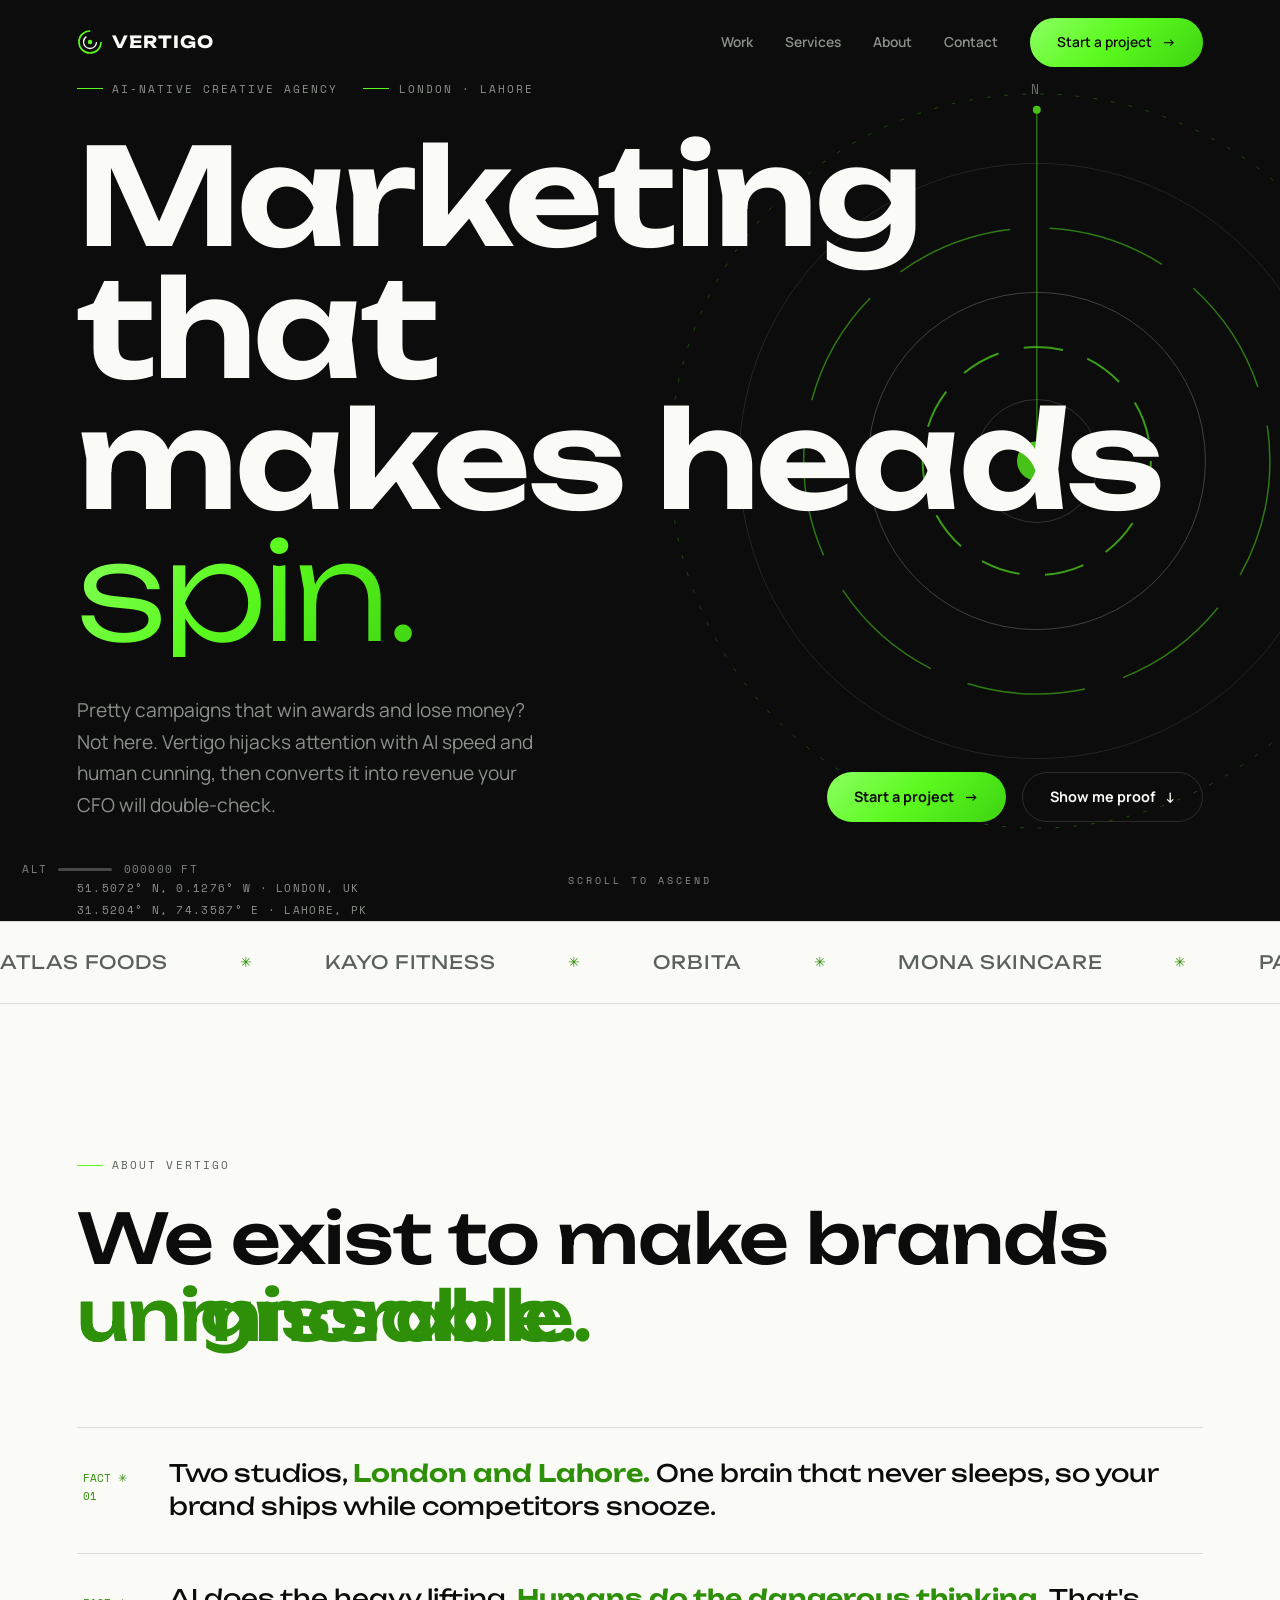
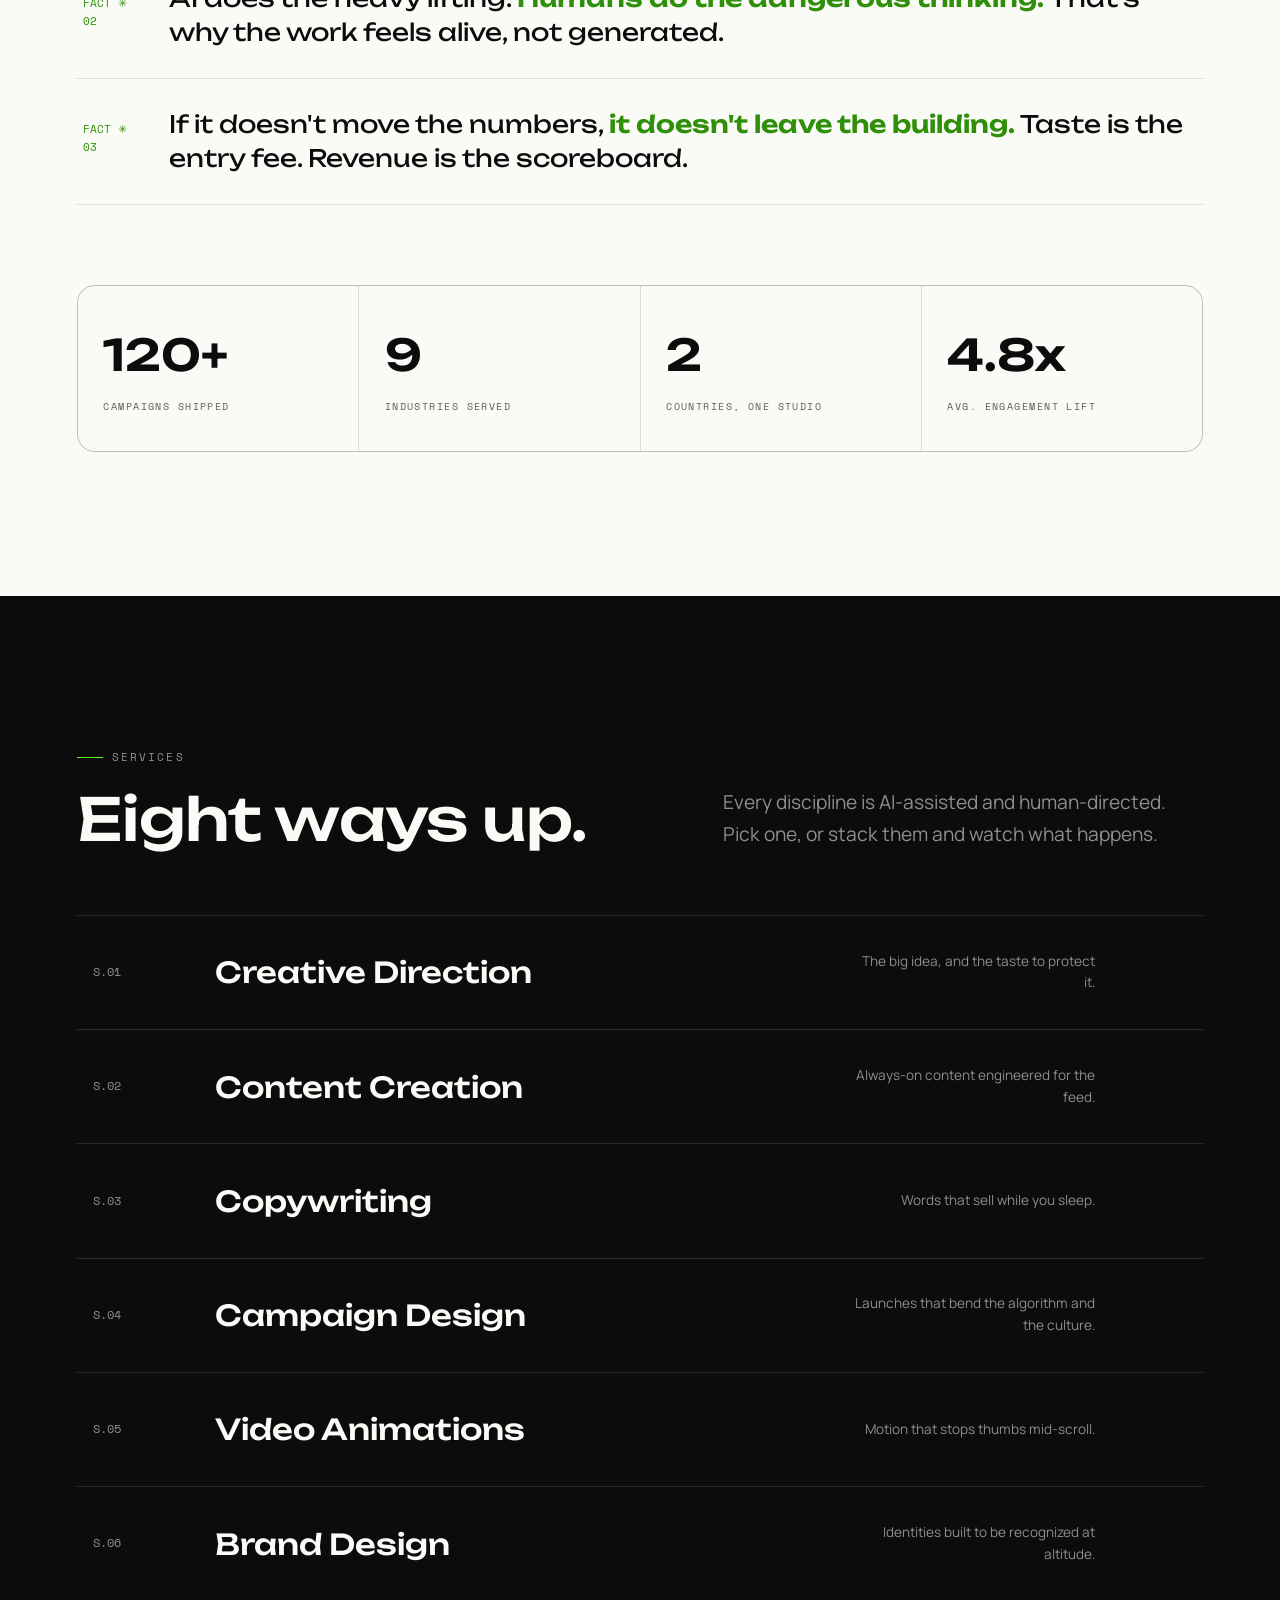
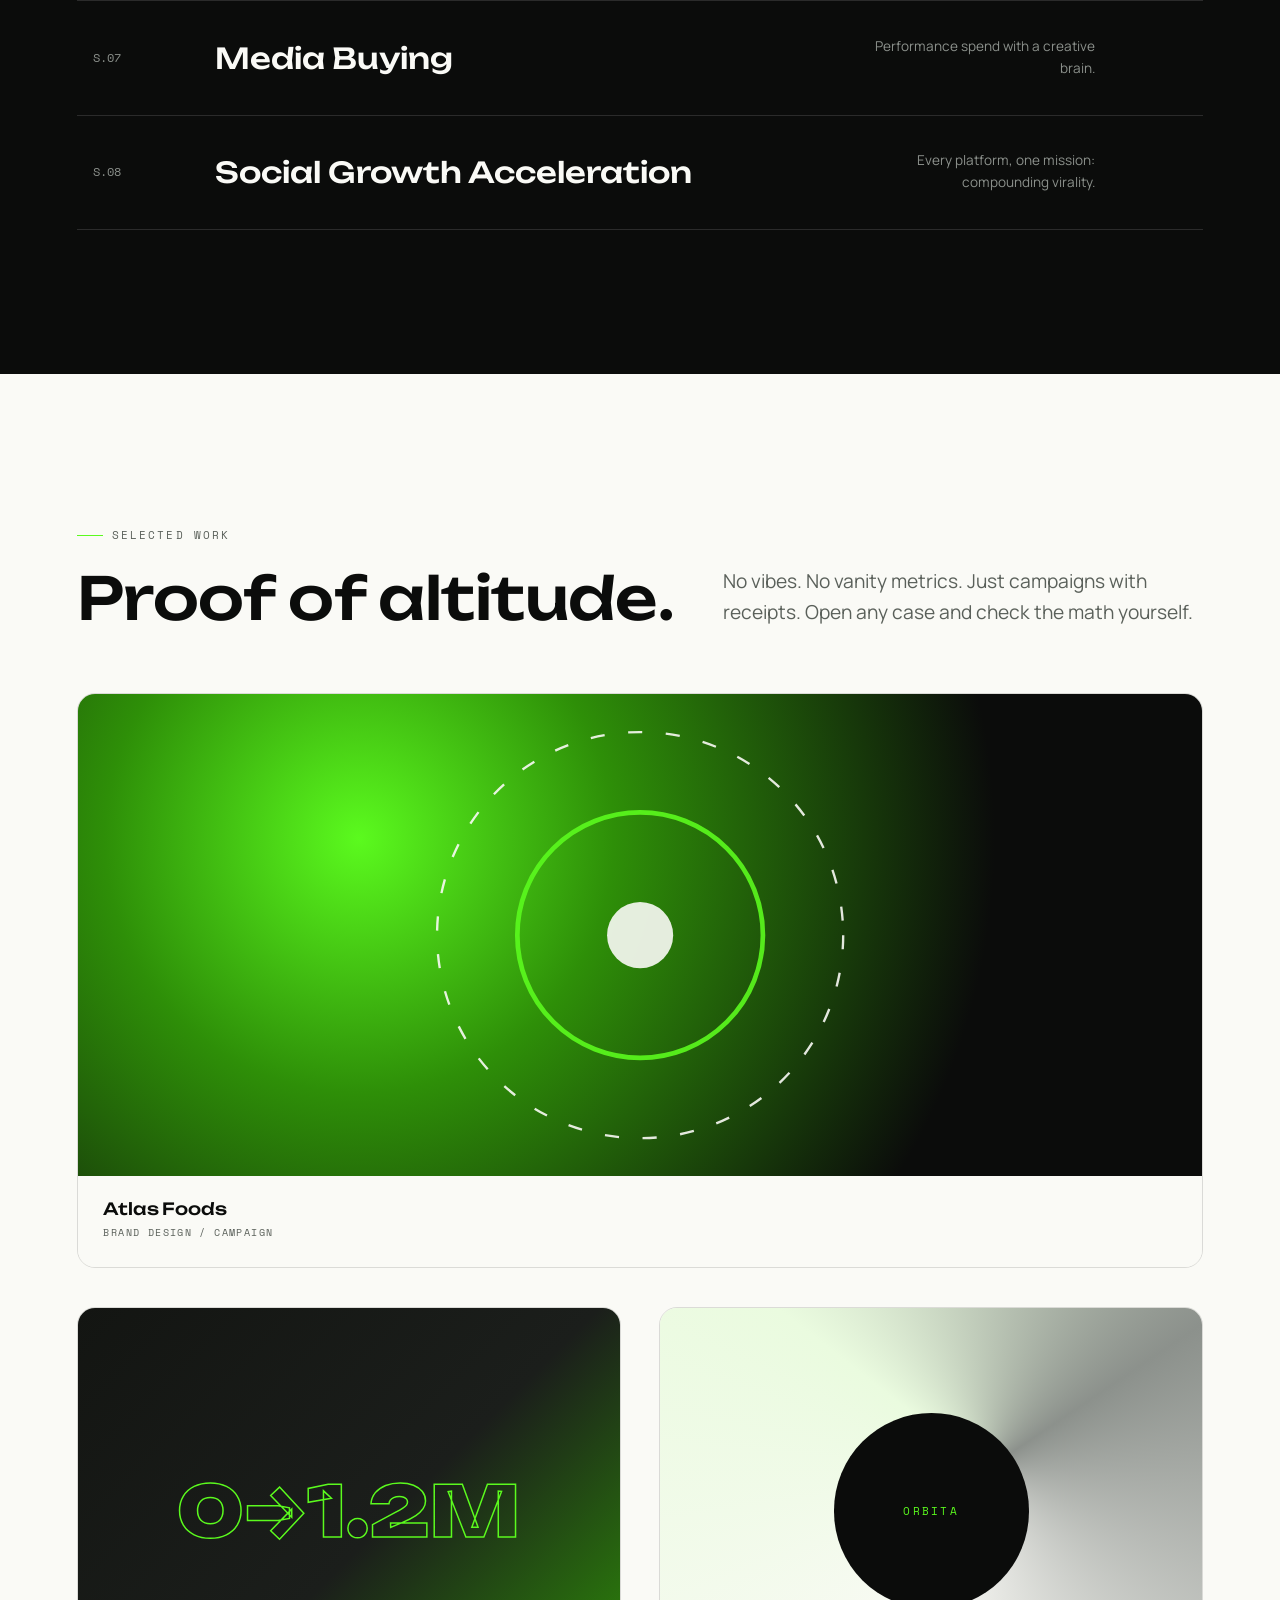
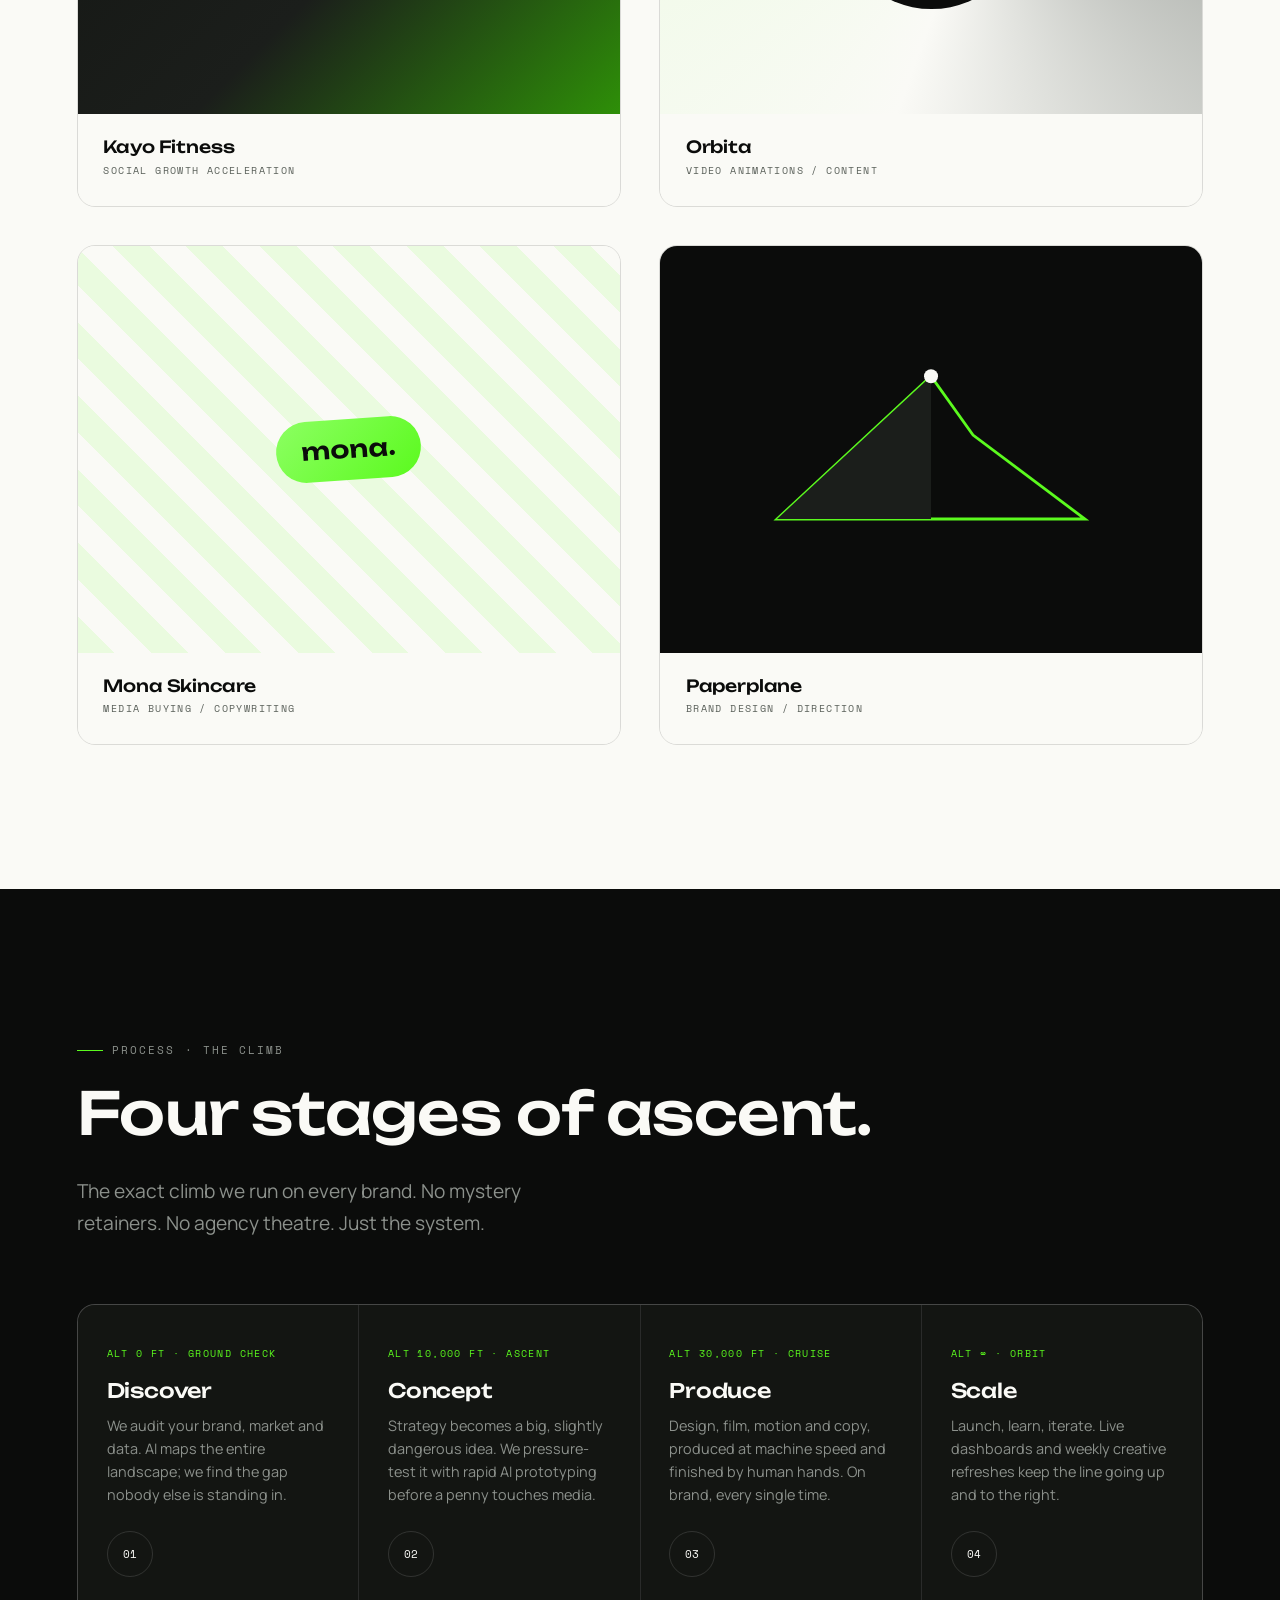
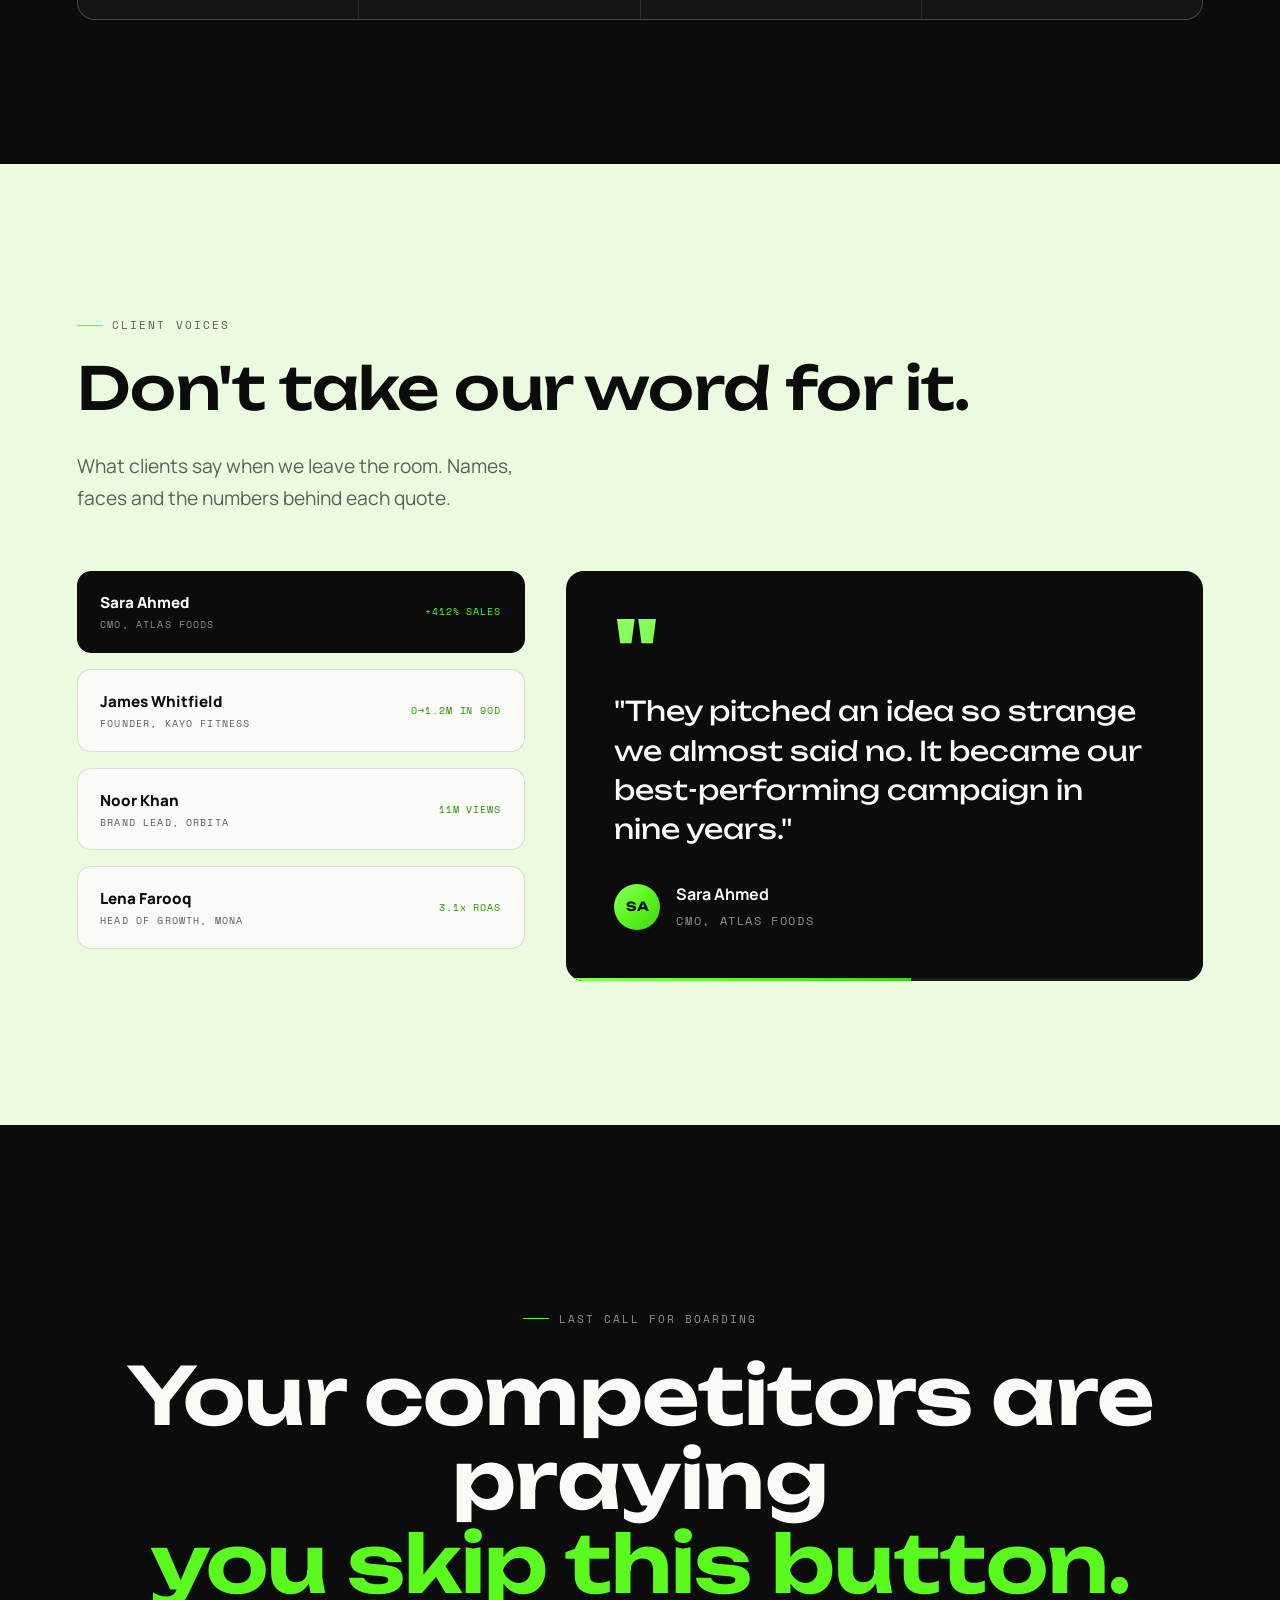
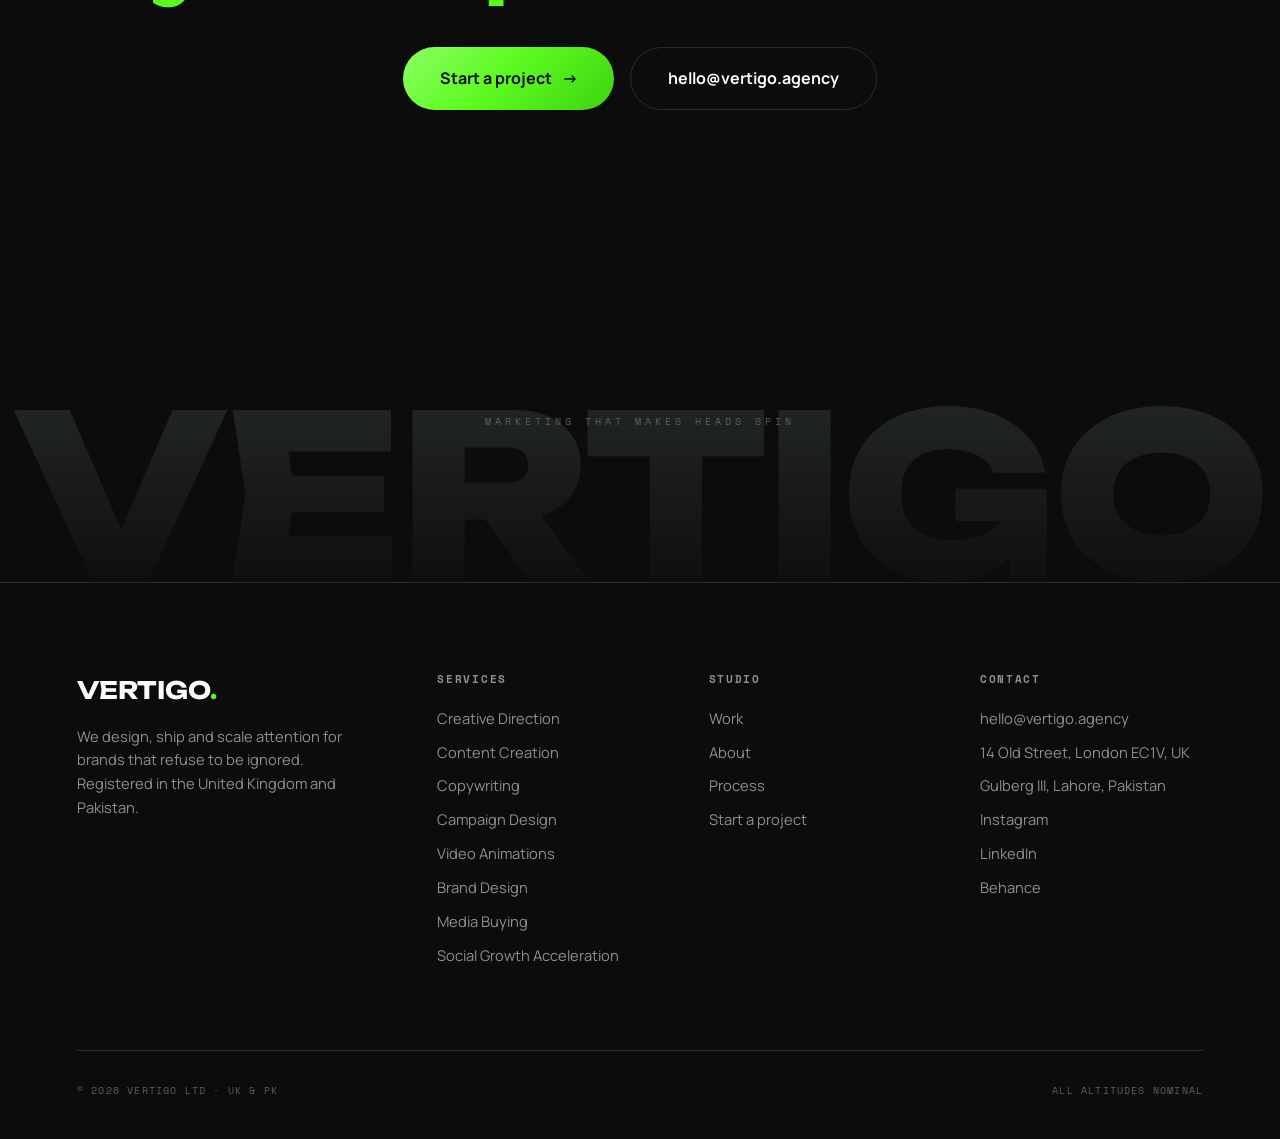
==== index.html @ 6a449c63 "Prepare Vertigo static site" ====
<!DOCTYPE html>
<html lang="en">
<head>
<meta charset="UTF-8">
<meta name="viewport" content="width=device-width, initial-scale=1.0">
<title>Vertigo · AI-Native Creative Marketing Agency</title>
<meta name="description" content="Vertigo is an AI-native creative marketing agency in London and Lahore. Marketing that makes heads spin.">
<link rel="preconnect" href="https://fonts.googleapis.com">
<link rel="preconnect" href="https://fonts.gstatic.com" crossorigin>
<link href="https://fonts.googleapis.com/css2?family=Unbounded:wght@300;400;500;600;700;900&family=Manrope:wght@400;500;600;700;800&family=Space+Mono:wght@400;700&display=swap" rel="stylesheet">
  <link rel="stylesheet" href="./styles.css">
</head>
<body>
<div id="cursor"></div>

<div id="alt"><span>ALT</span><div class="bar"><i id="altFill"></i></div><span id="altRead">00,000 FT</span></div>

<nav id="nav">
  <div class="nav-in">
    <a href="#/" class="logo" data-route>
      <svg viewBox="0 0 40 40" fill="none"><circle cx="20" cy="20" r="17" stroke="#5BFA1E" stroke-width="2.5" stroke-dasharray="80 27"/><circle cx="20" cy="20" r="10" stroke="#FAFAF6" stroke-width="2" stroke-dasharray="40 22"/><circle cx="20" cy="20" r="3.5" fill="#5BFA1E"/></svg>
      VERTIGO
    </a>
    <div class="nav-links" id="navLinks">
      <a href="#/" data-scroll="work">Work</a>
      <a href="#/" data-scroll="services">Services</a>
      <a href="#/" data-scroll="about">About</a>
      <a href="#/" data-scroll="contact">Contact</a>
      <a href="#/start" data-route class="btn">Start a project <span class="arr">→</span></a>
    </div>
    <button id="burger" aria-label="Menu"><span></span><span></span><span></span></button>
  </div>
</nav>

<!-- ==================== HOME ==================== -->
<div class="page on" id="page-home">

<header id="hero">
  <div id="spiral">
    <svg viewBox="0 0 800 800" fill="none">
      <g id="spiralG" stroke="#5BFA1E" opacity=".85">
        <circle cx="400" cy="400" r="370" stroke-width="1" stroke-dasharray="4 14" opacity=".35"/>
        <circle cx="400" cy="400" r="300" stroke-width="1" opacity=".25" stroke="#8C918C"/>
        <circle cx="400" cy="400" r="235" stroke-width="1.5" stroke-dasharray="120 40" opacity=".6"/>
        <circle cx="400" cy="400" r="170" stroke-width="1" opacity=".3" stroke="#FAFAF6"/>
        <circle cx="400" cy="400" r="115" stroke-width="2" stroke-dasharray="40 26" opacity=".8"/>
        <circle cx="400" cy="400" r="62" stroke-width="1" opacity=".4" stroke="#8C918C"/>
        <g id="sweep"><line x1="400" y1="400" x2="400" y2="46" stroke="#5BFA1E" stroke-width="1.5" opacity=".55"/><circle cx="400" cy="46" r="4" fill="#5BFA1E" stroke="none"/></g>
        <circle class="pulse" cx="400" cy="400" r="20" fill="#5BFA1E" stroke="none"/>
        <text x="400" y="30" fill="#8C918C" font-family="Space Mono" font-size="13" text-anchor="middle" letter-spacing="3" stroke="none">N</text>
        <text x="778" y="405" fill="#8C918C" font-family="Space Mono" font-size="13" text-anchor="middle" letter-spacing="3" stroke="none">E</text>
      </g>
    </svg>
  </div>
  <div class="wrap">
    <div class="hero-tag">
      <span class="eyebrow">AI-Native Creative Agency</span>
      <span class="eyebrow">London · Lahore</span>
    </div>
    <h1 class="hero-h">
      <span class="row"><span>Marketing that</span></span>
      <span class="row"><span>makes heads <em>spin.</em></span></span>
    </h1>
    <div class="hero-sub">
      <p class="lede">Pretty campaigns that win awards and lose money? Not here. Vertigo hijacks attention with AI speed and human cunning, then converts it into revenue your CFO will double-check.</p>
      <div class="hero-cta">
        <a href="#/start" data-route class="btn">Start a project <span class="arr">→</span></a>
        <button class="btn ghost" data-scroll="work">Show me proof <span class="arr">↓</span></button>
      </div>
    </div>
    <div class="coords" style="margin-top:3.5rem">51.5072° N, 0.1276° W · LONDON, UK<br>31.5204° N, 74.3587° E · LAHORE, PK</div>
  </div>
  <div class="scroll-hint">SCROLL TO ASCEND</div>
</header>

<div class="marquee" aria-hidden="true">
  <div class="mq-track">
    <span>ATLAS FOODS</span><span>KAYO FITNESS</span><span>ORBITA</span><span>MONA SKINCARE</span><span>PAPERPLANE</span><span>DRIFT MOBILITY</span><span>HELIX &amp; CO</span><span>NORTHWIND</span>
    <span>ATLAS FOODS</span><span>KAYO FITNESS</span><span>ORBITA</span><span>MONA SKINCARE</span><span>PAPERPLANE</span><span>DRIFT MOBILITY</span><span>HELIX &amp; CO</span><span>NORTHWIND</span>
  </div>
</div>

<section class="sec light" id="about">
  <div class="wrap">
    <span class="eyebrow rv">About Vertigo</span>
    <h2 class="flipline rv rv-d1">We exist to make brands<br><span class="flipper" id="flipper" aria-live="polite"><span class="on">unignorable.</span><span>unmissable.</span><span>unforgettable.</span><span>unreasonably rich.</span></span></h2>
    <div class="manif rv rv-d2">
      <div class="manif-row"><span class="mk">FACT ✳ 01</span><p>Two studios, <b>London and Lahore.</b> One brain that never sleeps, so your brand ships while competitors snooze.</p></div>
      <div class="manif-row"><span class="mk">FACT ✳ 02</span><p>AI does the heavy lifting. <b>Humans do the dangerous thinking.</b> That's why the work feels alive, not generated.</p></div>
      <div class="manif-row"><span class="mk">FACT ✳ 03</span><p>If it doesn't move the numbers, <b>it doesn't leave the building.</b> Taste is the entry fee. Revenue is the scoreboard.</p></div>
    </div>
    <div class="stats rv">
      <div class="stat"><div class="n" data-count="120">0</div><div class="l">Campaigns shipped</div></div>
      <div class="stat"><div class="n" data-count="9" data-suffix="">0</div><div class="l">Industries served</div></div>
      <div class="stat"><div class="n" data-count="2" data-suffix="">0</div><div class="l">Countries, one studio</div></div>
      <div class="stat"><div class="n" data-count="48" data-suffix="x" data-decimal="1">0</div><div class="l">Avg. engagement lift</div></div>
    </div>
  </div>
</section>

<section class="sec" id="services">
  <div class="wrap">
    <div class="svc-head">
      <div class="rv">
        <span class="eyebrow">Services</span>
        <h2 class="h-lg" style="margin-top:1.4rem">Eight ways up.</h2>
      </div>
      <p class="lede rv rv-d1">Every discipline is AI-assisted and human-directed. Pick one, or stack them and watch what happens.</p>
    </div>
    <div class="svc-list rv" id="svcList"></div>
  </div>
</section>

<section class="sec light" id="work">
  <div class="wrap">
    <div class="svc-head">
      <div class="rv">
        <span class="eyebrow">Selected Work</span>
        <h2 class="h-lg" style="margin-top:1.4rem">Proof of altitude.</h2>
      </div>
      <p class="lede rv rv-d1">No vibes. No vanity metrics. Just campaigns with receipts. Open any case and check the math yourself.</p>
    </div>
    <div class="work-grid" id="workGrid"></div>
  </div>
</section>

<section class="sec" id="process">
  <div class="wrap">
    <div class="svc-head">
      <div class="rv">
        <span class="eyebrow">Process · The Climb</span>
        <h2 class="h-lg" style="margin-top:1.4rem">Four stages of ascent.</h2>
      </div>
      <p class="lede rv rv-d1">The exact climb we run on every brand. No mystery retainers. No agency theatre. Just the system.</p>
    </div>
    <div class="proc rv">
      <div class="proc-step"><span class="alt-tag">ALT 0 FT · GROUND CHECK</span><h3>Discover</h3><p>We audit your brand, market and data. AI maps the entire landscape; we find the gap nobody else is standing in.</p><div class="ring">01</div></div>
      <div class="proc-step"><span class="alt-tag">ALT 10,000 FT · ASCENT</span><h3>Concept</h3><p>Strategy becomes a big, slightly dangerous idea. We pressure-test it with rapid AI prototyping before a penny touches media.</p><div class="ring">02</div></div>
      <div class="proc-step"><span class="alt-tag">ALT 30,000 FT · CRUISE</span><h3>Produce</h3><p>Design, film, motion and copy, produced at machine speed and finished by human hands. On brand, every single time.</p><div class="ring">03</div></div>
      <div class="proc-step"><span class="alt-tag">ALT ∞ · ORBIT</span><h3>Scale</h3><p>Launch, learn, iterate. Live dashboards and weekly creative refreshes keep the line going up and to the right.</p><div class="ring">04</div></div>
    </div>
  </div>
</section>

<section class="sec tint" id="clients">
  <div class="wrap">
    <div class="svc-head" style="margin-bottom:0">
      <div class="rv">
        <span class="eyebrow">Client Voices</span>
        <h2 class="h-lg" style="margin-top:1.4rem">Don't take our word for it.</h2>
      </div>
      <p class="lede rv rv-d1">What clients say when we leave the room. Names, faces and the numbers behind each quote.</p>
    </div>
    <div class="voices rv">
      <div class="v-list" id="vList"></div>
      <div class="v-card" id="vCard">
        <div class="qm">"</div>
        <blockquote id="vQuote"></blockquote>
        <div class="v-who">
          <div class="av" id="vAv"></div>
          <div><strong id="vName"></strong><br><span class="mono" style="color:var(--grey)" id="vRole"></span></div>
        </div>
        <div class="v-prog"><i id="vProg"></i></div>
      </div>
    </div>
  </div>
</section>

<section class="cta-band" id="contact">
  <div class="rings">
    <svg viewBox="0 0 600 600" width="560" class="success-spin" style="animation-duration:40s;margin:0"><circle cx="300" cy="300" r="280" fill="none" stroke="#1B1E1B" stroke-width="1"/><circle cx="300" cy="300" r="200" fill="none" stroke="#1B1E1B" stroke-width="1" stroke-dasharray="10 14"/><circle cx="300" cy="300" r="120" fill="none" stroke="#2E8F08" stroke-width="1" opacity=".5"/></svg>
  </div>
  <div class="wrap" style="position:relative;z-index:2">
    <span class="eyebrow rv" style="justify-content:center;display:inline-flex">Last call for boarding</span>
    <h2 class="rv rv-d1" style="margin:1.6rem 0 2.6rem">Your competitors are praying<br><span class="green">you skip this button.</span></h2>
    <div class="rv rv-d2" style="display:flex;gap:1rem;justify-content:center;flex-wrap:wrap">
      <a href="#/start" data-route class="btn" style="padding:1.1rem 2.3rem;font-size:1rem">Start a project <span class="arr">→</span></a>
      <a href="mailto:hello@vertigo.agency" class="btn ghost" style="padding:1.1rem 2.3rem;font-size:1rem">hello@vertigo.agency</a>
    </div>
  </div>
</section>

</div><!-- /page-home -->
<!-- ==================== SERVICE PAGE (dynamic) ==================== -->
<div class="page" id="page-service">
  <header class="svc-hero">
    <div class="big-idx" id="sIdx">S.01</div>
    <div class="wrap">
      <span class="eyebrow" id="sCrumb">Services / 01</span>
      <h1 class="h-xl" id="sName" style="margin-top:1.4rem;max-width:14ch"></h1>
      <p class="lede" id="sTag" style="margin-top:1.6rem"></p>
    </div>
  </header>
  <section class="sec light">
    <div class="wrap">
      <div class="svc-detail-grid">
        <div>
          <span class="eyebrow">What it is</span>
          <p class="about-big" id="sDesc" style="margin-top:1.6rem"></p>
          <h3 class="h-md" style="margin:3.5rem 0 1.4rem">What you get</h3>
          <ul class="deliv" id="sDeliv"></ul>
        </div>
        <div>
          <span class="eyebrow">How it runs</span>
          <div class="svc-steps" id="sSteps" style="margin-top:1.6rem"></div>
          <a href="#/start" data-route class="btn" id="sCta" style="margin-top:2.6rem">Start with this service <span class="arr">→</span></a>
        </div>
      </div>
    </div>
  </section>
  <section class="sec">
    <div class="wrap">
      <span class="eyebrow">Still hungry?</span>
      <h2 class="h-md" style="margin:1.4rem 0 2rem">Other ways up</h2>
      <div class="other-svc" id="sOthers"></div>
    </div>
  </section>
</div>

<!-- ==================== CASE STUDY PAGE (dynamic) ==================== -->
<div class="page" id="page-case">
  <header class="cs-hero">
    <div class="bg" id="csBg"></div>
    <div class="wrap" style="position:relative;z-index:2">
      <span class="eyebrow" id="csCrumb">Work / Case Study</span>
      <h1 class="h-xl" id="csTitle" style="margin-top:1.4rem;max-width:18ch"></h1>
      <div class="cs-chips" id="csChips"></div>
    </div>
  </header>
  <section class="sec light">
    <div class="wrap">
      <div class="cs-body">
        <div class="cs-block"><span class="mono">The problem</span><p id="csProblem"></p></div>
        <div class="cs-block"><span class="mono">The idea</span><p id="csIdea"></p></div>
        <div class="cs-block"><span class="mono">The execution</span><p id="csExec"></p></div>
      </div>
      <div class="cs-quote" id="csQuoteWrap">
        <blockquote id="csQuote"></blockquote>
        <p class="mono" style="margin-top:1.2rem;color:var(--grey-d)" id="csQuoteWho"></p>
      </div>
    </div>
  </section>
  <section class="sec">
    <div class="wrap">
      <span class="eyebrow">The receipts</span>
      <div class="cs-stats" id="csStats"></div>
      <h3 class="h-md" style="margin:5rem 0 1.4rem">Services on this flight</h3>
      <div class="other-svc" id="csSvcs"></div>
      <a class="nextcase" id="csNext" href="#/" data-route style="margin-top:5rem">
        <div><span class="mono" style="color:var(--green)">NEXT CASE →</span><h3 id="csNextTitle" style="margin-top:.8rem"></h3></div>
        <span class="btn ghost">Open it <span class="arr">→</span></span>
      </a>
    </div>
  </section>
</div>

<!-- ==================== START PROJECT ==================== -->
<div class="page" id="page-start">
  <div class="start-wrap">
    <div class="fl-meter">
      <span class="mono" style="color:var(--grey)">PRE-FLIGHT</span>
      <div class="track"><i id="flFill"></i></div>
      <span class="read" id="flRead">ALT 0 FT</span>
    </div>

    <div class="fstep on" data-step="0">
      <span class="q-idx">CHECK 01 / 05 · MISSION</span>
      <h2>What are we lifting off with?</h2>
      <p class="hint">Pick everything you need. Greedy is good. Not sure? Best guess. We calibrate on the first call.</p>
      <div class="pick-grid" id="pickSvcs"></div>
      <p class="f-err" id="err0">Pick at least one service to continue.</p>
    </div>

    <div class="fstep" data-step="1">
      <span class="q-idx">CHECK 02 / 05 · THE BRAND</span>
      <h2>Tell us who's flying.</h2>
      <p class="hint">A few basics so we land on your runway already prepared.</p>
      <div class="fld-row">
        <div class="fld"><label for="fBrand">Brand / company name *</label><input id="fBrand" type="text" placeholder="e.g. Atlas Foods"></div>
        <div class="fld"><label for="fIndustry">Industry *</label>
          <select id="fIndustry">
            <option value="">Select…</option>
            <option>E-commerce / Retail</option><option>Food &amp; Beverage</option><option>Fashion &amp; Beauty</option>
            <option>Tech / SaaS</option><option>Health &amp; Fitness</option><option>Finance</option>
            <option>Real Estate</option><option>Education</option><option>Other</option>
          </select>
        </div>
      </div>
      <div class="fld-row">
        <div class="fld"><label for="fSite">Website / social link (optional)</label><input id="fSite" type="text" placeholder="https://"></div>
        <div class="fld"><label for="fStage">Brand stage *</label>
          <select id="fStage">
            <option value="">Select…</option>
            <option>Pre-launch / new brand</option><option>Launched, early traction</option>
            <option>Growing, ready to scale</option><option>Established, needs reinvention</option>
          </select>
        </div>
      </div>
      <p class="f-err" id="err1">Brand name, industry and stage are required.</p>
    </div>

    <div class="fstep" data-step="2">
      <span class="q-idx">CHECK 03 / 05 · FUEL &amp; FLIGHT TIME</span>
      <h2>Budget and timeline.</h2>
      <p class="hint">Honest ranges get honest recommendations. Nobody wastes a great idea on the wrong budget.</p>
      <label class="mono" style="color:var(--grey);display:block;margin-bottom:.8rem">Monthly budget range *</label>
      <div class="pick-grid" id="pickBudget" style="grid-template-columns:repeat(auto-fill,minmax(160px,1fr))"></div>
      <label class="mono" style="color:var(--grey);display:block;margin:2rem 0 .8rem">When do we take off? *</label>
      <div class="pick-grid" id="pickTime" style="grid-template-columns:repeat(auto-fill,minmax(160px,1fr))"></div>
      <p class="f-err" id="err2">Choose a budget range and a timeline.</p>
    </div>

    <div class="fstep" data-step="3">
      <span class="q-idx">CHECK 04 / 05 · DESTINATION</span>
      <h2>Where should this land?</h2>
      <p class="hint">Describe what winning looks like in your own words. Big, small, borderline delusional. All welcome.</p>
      <div class="fld"><label for="fGoals">Goals &amp; context *</label><textarea id="fGoals" placeholder="e.g. We're launching a new product line in Q4 and want it to own TikTok and Instagram in the UK…"></textarea></div>
      <p class="f-err" id="err3">Tell us a little about your goals.</p>
    </div>

    <div class="fstep" data-step="4">
      <span class="q-idx">CHECK 05 / 05 · PILOT DETAILS</span>
      <h2>Who do we brief?</h2>
      <div class="fld-row">
        <div class="fld"><label for="fName">Your name *</label><input id="fName" type="text" placeholder="Full name"></div>
        <div class="fld"><label for="fEmail">Email *</label><input id="fEmail" type="email" placeholder="you@company.com"></div>
      </div>
      <div class="fld-row">
        <div class="fld"><label for="fPhone">Phone / WhatsApp (optional)</label><input id="fPhone" type="text" placeholder="+44 / +92"></div>
        <div class="fld"><label for="fRegion">Closest office *</label>
          <select id="fRegion"><option value="">Select…</option><option>London, UK</option><option>Lahore, Pakistan</option><option>Elsewhere, remote works</option></select>
        </div>
      </div>
      <p class="f-err" id="err4">We need a name, a valid email and a region.</p>
    </div>

    <div class="fstep" data-step="5">
      <span class="q-idx">CLEARED · FLIGHT MANIFEST</span>
      <h2>Review your manifest.</h2>
      <p class="hint">Everything look right? Confirm and a human creative director replies within one working day.</p>
      <div class="bpass">
        <div class="bpass-top"><span>VERTIGO ✳ BOARDING PASS</span><span id="bpDate"></span></div>
        <div class="bpass-body" id="bpBody"></div>
        <div class="bpass-tear"><span id="bpCode">VG-0000</span><div class="barcode" id="bpBar"></div></div>
      </div>
    </div>

    <div class="fstep" data-step="6" style="text-align:center;padding-top:2rem">
      <svg class="success-spin" viewBox="0 0 100 100" style="margin:0 auto 2rem"><circle cx="50" cy="50" r="44" fill="none" stroke="#5BFA1E" stroke-width="2" stroke-dasharray="14 8"/><circle cx="50" cy="50" r="26" fill="none" stroke="#FAFAF6" stroke-width="1.5"/><circle cx="50" cy="50" r="8" fill="#5BFA1E"/></svg>
      <h2>You're cleared for take-off.</h2>
      <p class="hint" style="margin:1rem auto 2.4rem">Your brief is logged under flight code <strong class="green" id="finalCode">VG-0000</strong>. A creative director (a human one) will reach out within one working day. Want it in your inbox right now?</p>
      <div style="display:flex;gap:1rem;justify-content:center;flex-wrap:wrap">
        <a class="btn" id="mailBrief" href="#">Email the brief to us <span class="arr">→</span></a>
        <a href="#/" data-route class="btn ghost">Back to home</a>
      </div>
    </div>

    <div class="f-nav" id="fNav">
      <button class="btn ghost" id="fBack" style="visibility:hidden">← Back</button>
      <button class="btn" id="fNext">Continue <span class="arr">→</span></button>
    </div>
  </div>
</div>

<div class="giant" aria-hidden="true">
  <span class="gt" id="giantText">VERTIGO</span>
  <span class="gt-tag">MARKETING THAT MAKES HEADS SPIN</span>
</div>

<footer>
  <div class="wrap">
    <div class="foot-grid">
      <div>
        <div class="foot-logo">VERTIGO<span class="green">.</span></div>
        <p style="max-width:30ch">We design, ship and scale attention for brands that refuse to be ignored. Registered in the United Kingdom and Pakistan.</p>
      </div>
      <div>
        <h4>Services</h4>
        <div id="footSvcs"></div>
      </div>
      <div>
        <h4>Studio</h4>
        <a href="#/" data-scroll="work" data-route>Work</a>
        <a href="#/" data-scroll="about" data-route>About</a>
        <a href="#/" data-scroll="process" data-route>Process</a>
        <a href="#/start" data-route>Start a project</a>
      </div>
      <div>
        <h4>Contact</h4>
        <a href="mailto:hello@vertigo.agency">hello@vertigo.agency</a>
        <p>14 Old Street, London EC1V, UK</p>
        <p>Gulberg III, Lahore, Pakistan</p>
        <a href="#">Instagram</a><a href="#">LinkedIn</a><a href="#">Behance</a>
      </div>
    </div>
    <div class="foot-bottom">
      <span>© 2026 VERTIGO LTD · UK &amp; PK</span>
      <span>ALL ALTITUDES NOMINAL</span>
    </div>
  </div>
</footer>
  <script src="./script.js" defer></script>
</body>
</html>
---- styles.css ----
/* ============ TOKENS ============ */
:root{
  --ink:#0B0C0B;
  --ink-2:#131512;
  --ink-3:#1B1E1B;
  --paper:#FAFAF6;
  --paper-2:#F0F1EC;
  --grey:#8C918C;
  --grey-d:#5A605A;
  --green:#5BFA1E;
  --green-2:#3ED312;
  --green-deep:#2E8F08;
  --green-tint:#EAFBDF;
  --grad:linear-gradient(135deg,#8CFF62,#5BFA1E 48%,#3ED312);
  --line-d:rgba(255,255,255,.13);
  --line-l:rgba(11,12,11,.13);
  --disp:'Unbounded',sans-serif;
  --body:'Manrope',sans-serif;
  --mono:'Space Mono',monospace;
  --ease:cubic-bezier(.22,1,.36,1);
  --rad:18px;
}
*{margin:0;padding:0;box-sizing:border-box}
html{scroll-behavior:smooth}
body{
  font-family:var(--body);
  background:var(--ink);
  color:var(--paper);
  overflow-x:hidden;
  line-height:1.6;
  -webkit-font-smoothing:antialiased;
}
::selection{background:var(--green);color:var(--ink)}
img{max-width:100%;display:block}
a{color:inherit;text-decoration:none}
button{font-family:inherit;cursor:pointer;border:none;background:none;color:inherit}
input,select,textarea{font-family:inherit;font-size:1rem}

/* ============ UTILITIES ============ */
.wrap{max-width:1280px;margin:0 auto;padding:0 6vw}
.mono{font-family:var(--mono);font-size:.72rem;letter-spacing:.14em;text-transform:uppercase}
.eyebrow{display:inline-flex;align-items:center;gap:.6rem;font-family:var(--mono);font-size:.7rem;letter-spacing:.18em;text-transform:uppercase;color:var(--grey)}
.eyebrow::before{content:'';width:26px;height:1px;background:var(--green)}
.sec{padding:9rem 0;position:relative}
.sec.light{background:var(--paper);color:var(--ink)}
.sec.light .eyebrow{color:var(--grey-d)}
.sec.tint{background:var(--green-tint);color:var(--ink)}
.sec.tint .eyebrow{color:var(--grey-d)}
h1,h2,h3{font-family:var(--disp);font-weight:500;line-height:1.06;letter-spacing:-.01em}
.h-xl{font-size:clamp(2.6rem,7.2vw,6.4rem)}
.h-lg{font-size:clamp(2rem,4.6vw,3.8rem)}
.h-md{font-size:clamp(1.3rem,2.4vw,1.9rem)}
.lede{font-size:clamp(1.05rem,1.5vw,1.3rem);color:var(--grey);max-width:40ch;line-height:1.65}
.sec.light .lede,.sec.tint .lede{color:var(--grey-d)}
.green{color:var(--green)}
.sec.light .green,.sec.tint .green{color:var(--green-deep)}

/* reveal on scroll */
.rv{opacity:0;transform:translateY(34px);transition:opacity .9s var(--ease),transform .9s var(--ease)}
.rv.in{opacity:1;transform:none}
.rv-d1{transition-delay:.08s}.rv-d2{transition-delay:.16s}.rv-d3{transition-delay:.24s}.rv-d4{transition-delay:.32s}

/* ============ CURSOR ============ */
#cursor{position:fixed;top:0;left:0;width:10px;height:10px;border-radius:50%;background:var(--green);pointer-events:none;z-index:9999;transform:translate(-50%,-50%);transition:width .25s,height .25s,opacity .25s;mix-blend-mode:difference;opacity:0}
#cursor.on{opacity:1}
#cursor.big{width:54px;height:54px}
@media (hover:none){#cursor{display:none}}

/* ============ ALTITUDE METER ============ */
#alt{position:fixed;left:1.4rem;bottom:1.4rem;z-index:60;font-family:var(--mono);font-size:.66rem;letter-spacing:.12em;color:var(--grey);display:flex;align-items:center;gap:.7rem;pointer-events:none;mix-blend-mode:difference}
#alt .bar{width:54px;height:3px;background:rgba(255,255,255,.25);border-radius:2px;overflow:hidden}
#alt .bar i{display:block;height:100%;width:0;background:var(--grad)}
@media (max-width:760px){#alt{display:none}}

/* ============ NAV ============ */
nav{position:fixed;top:0;left:0;right:0;z-index:100;transition:background .4s,backdrop-filter .4s,border-color .4s;border-bottom:1px solid transparent}
nav.scrolled{background:rgba(11,12,11,.78);backdrop-filter:blur(14px);border-color:var(--line-d)}
.nav-in{max-width:1280px;margin:0 auto;padding:1.1rem 6vw;display:flex;align-items:center;justify-content:space-between;gap:1rem}
.logo{font-family:var(--disp);font-weight:700;font-size:1.05rem;letter-spacing:.06em;display:flex;align-items:center;gap:.55rem}
.logo svg{width:26px;height:26px;animation:logospin 9s linear infinite}
.logo:hover svg{animation-duration:1.6s}
@keyframes logospin{to{transform:rotate(360deg)}}
.nav-links{display:flex;align-items:center;gap:2rem}
.nav-links a{font-size:.86rem;font-weight:600;color:var(--grey);transition:color .25s;position:relative}
.nav-links a:hover{color:var(--paper)}
.nav-links a::after{content:'';position:absolute;left:0;bottom:-5px;width:0;height:2px;background:var(--green);transition:width .3s var(--ease)}
.nav-links a:hover::after{width:100%}
.btn{display:inline-flex;align-items:center;gap:.6rem;font-weight:700;font-size:.9rem;padding:.85rem 1.7rem;border-radius:100px;background:var(--grad);color:var(--ink);transition:transform .35s var(--ease),box-shadow .35s;position:relative;overflow:hidden}
.btn:hover{transform:translateY(-2px);box-shadow:0 10px 34px rgba(91,250,30,.32)}
.nav-links a.btn{color:var(--ink)}
.nav-links a.btn:hover{color:var(--ink)}
.nav-links a.btn::after{display:none}
.btn.ghost{background:transparent;color:inherit;border:1px solid var(--line-d)}
.sec.light .btn.ghost,.light .btn.ghost{border-color:var(--line-l)}
.btn.ghost:hover{box-shadow:none;border-color:var(--green)}
.btn .arr{transition:transform .3s var(--ease)}
.btn:hover .arr{transform:translateX(4px)}
#burger{display:none;flex-direction:column;gap:5px;padding:.4rem}
#burger span{width:24px;height:2px;background:var(--paper);transition:.3s}
@media (max-width:900px){
  .nav-links{position:fixed;inset:0;background:var(--ink);flex-direction:column;justify-content:center;gap:2.2rem;transform:translateY(-100%);transition:transform .5s var(--ease);z-index:-1}
  .nav-links.open{transform:none}
  .nav-links a{font-size:1.5rem;font-family:var(--disp);font-weight:400}
  #burger{display:flex}
  body.menu-open #burger span:nth-child(1){transform:translateY(7px) rotate(45deg)}
  body.menu-open #burger span:nth-child(2){opacity:0}
  body.menu-open #burger span:nth-child(3){transform:translateY(-7px) rotate(-45deg)}
}

/* ============ HERO ============ */
#hero{min-height:100svh;display:flex;flex-direction:column;justify-content:center;position:relative;overflow:hidden;padding-top:5rem}
#spiral{position:absolute;right:-12vw;top:50%;transform:translateY(-50%);width:min(62vw,820px);height:min(62vw,820px);opacity:.9;pointer-events:none}
#spiral svg{width:100%;height:100%;animation:spiralspin 70s linear infinite}
@keyframes spiralspin{to{transform:rotate(360deg)}}
#sweep{transform-origin:400px 400px;animation:sweepspin 7s linear infinite}
@keyframes sweepspin{to{transform:rotate(360deg)}}
.pulse{animation:pulse 2.6s ease-in-out infinite;transform-origin:400px 400px}
@keyframes pulse{50%{transform:scale(1.25);opacity:.6}}
.hero-tag{display:flex;gap:1.6rem;flex-wrap:wrap;margin-bottom:2rem}
.hero-h{font-size:clamp(3.2rem,10.5vw,9.2rem);font-weight:600;line-height:.98;letter-spacing:-.02em;position:relative;z-index:2}
.hero-h .row{display:block;overflow:hidden}
.hero-h .row span{display:block;transform:translateY(110%);animation:riseup 1.1s var(--ease) forwards}
.hero-h .row:nth-child(2) span{animation-delay:.12s}
@keyframes riseup{to{transform:none}}
.hero-h em{font-style:normal;background:var(--grad);-webkit-background-clip:text;background-clip:text;color:transparent;font-weight:300}
.hero-sub{margin-top:2.4rem;display:flex;align-items:flex-end;justify-content:space-between;gap:2rem;flex-wrap:wrap;position:relative;z-index:2}
.hero-cta{display:flex;gap:1rem;flex-wrap:wrap}
.coords{font-family:var(--mono);font-size:.68rem;letter-spacing:.12em;color:var(--grey);line-height:2}
.scroll-hint{position:absolute;bottom:2rem;left:50%;transform:translateX(-50%);font-family:var(--mono);font-size:.62rem;letter-spacing:.3em;color:var(--grey);animation:bob 2.4s ease-in-out infinite}
@keyframes bob{50%{transform:translate(-50%,8px)}}

/* ============ MARQUEE ============ */
.marquee{background:var(--paper);color:var(--ink);border-top:1px solid var(--line-l);border-bottom:1px solid var(--line-l);overflow:hidden;padding:1.6rem 0}
.mq-track{display:flex;gap:4.5rem;width:max-content;animation:mq 30s linear infinite}
.marquee:hover .mq-track{animation-play-state:paused}
.mq-track span{font-family:var(--disp);font-weight:400;font-size:1.15rem;letter-spacing:.05em;color:var(--grey-d);white-space:nowrap;display:flex;align-items:center;gap:4.5rem}
.mq-track span::after{content:'✳';color:var(--green-deep);font-size:.9rem}
@keyframes mq{to{transform:translateX(-50%)}}

/* ============ ABOUT ============ */
.flipline{font-family:var(--disp);font-weight:500;font-size:clamp(2rem,5.4vw,4.4rem);line-height:1.12;margin-top:1.6rem}
.flipper{display:inline-grid;vertical-align:baseline;text-align:left;position:relative;color:var(--green-deep)}
.flipper span{grid-area:1/1;opacity:0;transform:translateY(60%);transition:opacity .45s var(--ease),transform .45s var(--ease);white-space:nowrap}
.flipper span.on{opacity:1;transform:none}
.manif{margin-top:4.5rem;border-top:1px solid var(--line-l)}
.manif-row{display:grid;grid-template-columns:60px 1fr;gap:1.6rem;align-items:baseline;padding:1.8rem .4rem;border-bottom:1px solid var(--line-l);transition:padding-left .35s var(--ease),background .35s}
.manif-row:hover{padding-left:1.4rem;background:var(--green-tint)}
.manif-row .mk{font-family:var(--mono);font-size:.7rem;color:var(--green-deep)}
.manif-row p{font-family:var(--disp);font-weight:400;font-size:clamp(1.05rem,2vw,1.5rem);line-height:1.4}
.manif-row p b{font-weight:600;color:var(--green-deep)}
.stats{display:grid;grid-template-columns:repeat(4,1fr);gap:1px;background:var(--line-l);border:1px solid var(--line-l);margin-top:5rem;border-radius:var(--rad);overflow:hidden}
.stat{background:var(--paper);padding:2.2rem 1.6rem;transition:background .3s}
.stat:hover{background:var(--green-tint)}
.stat .n{font-family:var(--disp);font-weight:600;font-size:clamp(1.8rem,3.4vw,2.8rem);color:var(--ink)}
.stat .l{font-family:var(--mono);font-size:.64rem;letter-spacing:.14em;text-transform:uppercase;color:var(--grey-d);margin-top:.5rem}
@media (max-width:900px){.stats{grid-template-columns:repeat(2,1fr)}.manif-row{grid-template-columns:40px 1fr}}

/* ============ SERVICES LIST ============ */
.svc-head{display:flex;justify-content:space-between;align-items:flex-end;gap:2rem;flex-wrap:wrap;margin-bottom:4rem}
.svc-list{border-top:1px solid var(--line-d)}
.svc-row{display:grid;grid-template-columns:90px 1fr auto 60px;align-items:center;gap:2rem;padding:2.1rem 1rem;border-bottom:1px solid var(--line-d);position:relative;transition:padding .4s var(--ease);overflow:hidden;cursor:pointer}
.svc-row::before{content:'';position:absolute;inset:0;background:var(--grad);transform:scaleY(0);transform-origin:bottom;transition:transform .45s var(--ease);z-index:0}
.svc-row:hover::before{transform:scaleY(1)}
.svc-row>*{position:relative;z-index:1;transition:color .35s}
.svc-row:hover>*{color:var(--ink)}
.svc-row .idx{font-family:var(--mono);font-size:.72rem;color:var(--grey)}
.svc-row .nm{font-family:var(--disp);font-weight:500;font-size:clamp(1.1rem,2.4vw,1.8rem)}
.svc-row .tg{font-size:.85rem;color:var(--grey);max-width:30ch;text-align:right}
.svc-row .go{font-size:1.5rem;transform:translateX(-8px);opacity:0;transition:.35s var(--ease)}
.svc-row:hover .go{transform:none;opacity:1}
@media (max-width:760px){.svc-row{grid-template-columns:50px 1fr 30px}.svc-row .tg{display:none}}

/* ============ WORK ============ */
.work-grid{display:grid;grid-template-columns:repeat(2,1fr);gap:2.4rem}
.case{border-radius:var(--rad);overflow:hidden;position:relative;cursor:pointer;border:1px solid var(--line-l);display:block}
.case .vis{aspect-ratio:4/3;position:relative;overflow:hidden;transition:transform .6s var(--ease)}
.case:hover .vis-inner{transform:scale(1.06) rotate(1deg)}
.vis-inner{position:absolute;inset:0;transition:transform .8s var(--ease)}
.case .meta{padding:1.5rem 1.6rem;display:flex;justify-content:space-between;align-items:center;gap:1rem;background:var(--paper)}
.case .meta h3{font-size:1.05rem;font-weight:500}
.case .meta .cat{font-family:var(--mono);font-size:.62rem;letter-spacing:.14em;text-transform:uppercase;color:var(--grey-d)}
.case .meta .open-tag{font-family:var(--mono);font-size:.6rem;letter-spacing:.14em;color:var(--green-deep);white-space:nowrap;opacity:0;transform:translateX(-6px);transition:.35s var(--ease)}
.case:hover .meta .open-tag{opacity:1;transform:none}
.case .lift{position:absolute;top:1.2rem;right:1.2rem;background:rgba(11,12,11,.78);backdrop-filter:blur(6px);color:var(--green);font-family:var(--mono);font-size:.66rem;letter-spacing:.1em;padding:.45rem .8rem;border-radius:100px;opacity:0;transform:translateY(-6px);transition:.4s var(--ease)}
.case:hover .lift{opacity:1;transform:none}
.case.wide{grid-column:span 2}
.case.wide .vis{aspect-ratio:21/9}
@media (max-width:760px){.work-grid{grid-template-columns:1fr}.case.wide{grid-column:span 1}.case.wide .vis{aspect-ratio:4/3}}

/* ============ CASE STUDY PAGE ============ */
.cs-hero{min-height:74svh;display:flex;flex-direction:column;justify-content:flex-end;padding:10rem 0 5rem;position:relative;overflow:hidden}
.cs-hero .bg{position:absolute;inset:0;opacity:.32;pointer-events:none}
.cs-chips{display:flex;gap:.7rem;flex-wrap:wrap;margin-top:2rem}
.cs-chip{font-family:var(--mono);font-size:.64rem;letter-spacing:.12em;text-transform:uppercase;border:1px solid var(--line-d);border-radius:100px;padding:.55rem 1rem;color:var(--grey)}
.cs-chip.hot{border-color:var(--green);color:var(--green)}
.cs-body{display:grid;grid-template-columns:repeat(3,1fr);gap:2.4rem}
.cs-block{border:1px solid var(--line-l);border-radius:var(--rad);padding:2.2rem;transition:.3s}
.cs-block:hover{background:var(--green-tint);border-color:var(--green-deep)}
.cs-block .mono{color:var(--green-deep);display:block;margin-bottom:1rem}
.cs-block p{color:var(--grey-d);font-size:.97rem}
.cs-stats{display:grid;grid-template-columns:repeat(3,1fr);gap:1px;background:var(--line-d);border:1px solid var(--line-d);border-radius:var(--rad);overflow:hidden;margin-top:4rem}
.cs-stat{background:var(--ink-2);padding:2.6rem 1.8rem;text-align:center;transition:background .3s}
.cs-stat:hover{background:var(--ink-3)}
.cs-stat .n{font-family:var(--disp);font-weight:600;font-size:clamp(1.7rem,3.6vw,2.9rem);background:var(--grad);-webkit-background-clip:text;background-clip:text;color:transparent}
.cs-stat .l{font-family:var(--mono);font-size:.62rem;letter-spacing:.14em;text-transform:uppercase;color:var(--grey);margin-top:.7rem}
.cs-quote{margin-top:5rem;border-left:3px solid var(--green-deep);padding-left:2rem}
.cs-quote blockquote{font-family:var(--disp);font-weight:400;font-size:clamp(1.2rem,2.4vw,1.8rem);line-height:1.45}
.nextcase{display:flex;justify-content:space-between;align-items:center;gap:2rem;flex-wrap:wrap;border:1px solid var(--line-d);border-radius:var(--rad);padding:2.6rem;transition:.35s;background:var(--ink-2)}
.nextcase:hover{border-color:var(--green)}
.nextcase h3{font-size:clamp(1.2rem,2.6vw,1.9rem)}
@media (max-width:900px){.cs-body{grid-template-columns:1fr}.cs-stats{grid-template-columns:1fr}}

/* ============ PROCESS ============ */
.proc{display:grid;grid-template-columns:repeat(4,1fr);gap:1px;background:var(--line-d);border:1px solid var(--line-d);border-radius:var(--rad);overflow:hidden}
.proc-step{background:var(--ink-2);padding:2.6rem 1.8rem;position:relative;min-height:300px;display:flex;flex-direction:column;transition:background .35s}
.proc-step:hover{background:var(--ink-3)}
.proc-step .alt-tag{font-family:var(--mono);font-size:.62rem;letter-spacing:.14em;color:var(--green)}
.proc-step h3{font-size:1.25rem;margin:1.1rem 0 .8rem}
.proc-step p{font-size:.9rem;color:var(--grey);flex:1}
.proc-step .ring{width:46px;height:46px;border:1px solid var(--line-d);border-radius:50%;display:grid;place-items:center;font-family:var(--mono);font-size:.7rem;margin-top:1.6rem;transition:.35s}
.proc-step:hover .ring{border-color:var(--green);color:var(--green);transform:rotate(90deg)}
@media (max-width:1000px){.proc{grid-template-columns:repeat(2,1fr)}}
@media (max-width:620px){.proc{grid-template-columns:1fr}}

/* ============ VOICES ============ */
.voices{display:grid;grid-template-columns:.95fr 1.35fr;gap:2.6rem;margin-top:3.5rem;align-items:stretch}
.v-list{display:flex;flex-direction:column;gap:1rem}
.v-item{text-align:left;border:1px solid var(--line-l);border-radius:14px;padding:1.3rem 1.4rem;transition:.3s var(--ease);display:flex;justify-content:space-between;align-items:center;gap:1rem;background:var(--paper)}
.v-item:hover{transform:translateX(6px)}
.v-item.on{background:var(--ink);color:var(--paper);border-color:var(--ink)}
.v-item .nm{font-weight:800;font-size:.95rem}
.v-item .rl{font-family:var(--mono);font-size:.6rem;letter-spacing:.12em;text-transform:uppercase;color:var(--grey-d);margin-top:.25rem}
.v-item.on .rl{color:var(--grey)}
.v-item .res{font-family:var(--mono);font-size:.62rem;letter-spacing:.1em;color:var(--green-deep);white-space:nowrap}
.v-item.on .res{color:var(--green)}
.v-card{background:var(--ink);color:var(--paper);border-radius:var(--rad);padding:3rem;display:flex;flex-direction:column;position:relative;overflow:hidden}
.v-card .qm{font-family:var(--disp);font-weight:900;font-size:5rem;line-height:.6;background:var(--grad);-webkit-background-clip:text;background-clip:text;color:transparent}
.v-card blockquote{font-family:var(--disp);font-weight:400;font-size:clamp(1.15rem,2.2vw,1.7rem);line-height:1.45;margin:1.6rem 0 2rem;flex:1;opacity:1;transition:opacity .3s,transform .3s}
.v-card.swap blockquote,.v-card.swap .v-who{opacity:0;transform:translateY(10px)}
.v-who{display:flex;align-items:center;gap:1rem;transition:opacity .3s,transform .3s}
.v-who .av{width:46px;height:46px;border-radius:50%;display:grid;place-items:center;font-family:var(--disp);font-size:.78rem;font-weight:700;background:var(--grad);color:var(--ink);flex-shrink:0}
.v-prog{position:absolute;left:0;bottom:0;height:3px;width:100%;background:var(--ink-3)}
.v-prog i{display:block;height:100%;width:0;background:var(--grad)}
@media (max-width:900px){.voices{grid-template-columns:1fr}}

/* ============ CTA BAND ============ */
.cta-band{position:relative;overflow:hidden;text-align:center;padding:11rem 0}
.cta-band h2{font-size:clamp(2.2rem,6.2vw,5.2rem);font-weight:600;line-height:1.06}
.cta-band .rings{position:absolute;inset:0;display:grid;place-items:center;pointer-events:none;opacity:.5}

/* ============ GIANT TEXT ============ */
.giant{background:var(--ink);overflow:hidden;padding:7rem 0 0;position:relative}
.giant .gt{display:block;text-align:center;font-family:var(--disp);font-weight:800;font-size:clamp(4rem,17.5vw,17rem);line-height:.82;letter-spacing:-.02em;white-space:nowrap;background:linear-gradient(180deg,#222622 0%,#161916 55%,#0E100E 100%);-webkit-background-clip:text;background-clip:text;color:transparent;user-select:none;transition:transform .2s linear;transform:translateY(6%)}
.giant:hover .gt{background:linear-gradient(180deg,#2A2F29 0%,#1A1E19 50%,#101310 100%);-webkit-background-clip:text;background-clip:text}
.giant .gt-tag{position:absolute;left:50%;top:46%;transform:translate(-50%,-50%);font-family:var(--mono);font-size:.62rem;letter-spacing:.4em;color:var(--grey-d);pointer-events:none}

/* ============ FOOTER ============ */
footer{background:var(--ink);border-top:1px solid var(--line-d);padding:5.5rem 0 2.5rem}
.foot-grid{display:grid;grid-template-columns:1.4fr 1fr 1fr 1fr;gap:3rem;margin-bottom:4.5rem}
.foot-grid h4{font-family:var(--mono);font-size:.66rem;letter-spacing:.16em;text-transform:uppercase;color:var(--grey);margin-bottom:1.2rem}
.foot-grid a,.foot-grid p{display:block;color:var(--grey);font-size:.92rem;margin-bottom:.65rem;transition:color .25s}
.foot-grid a:hover{color:var(--green)}
.foot-logo{font-family:var(--disp);font-weight:700;font-size:1.5rem;margin-bottom:1rem}
.foot-bottom{display:flex;justify-content:space-between;gap:1rem;flex-wrap:wrap;border-top:1px solid var(--line-d);padding-top:2rem;font-family:var(--mono);font-size:.62rem;letter-spacing:.12em;color:var(--grey-d)}
@media (max-width:860px){.foot-grid{grid-template-columns:repeat(2,1fr)}}

/* ============ PAGES ============ */
.page{display:none}
.page.on{display:block;animation:pageIn .55s var(--ease)}
@keyframes pageIn{from{opacity:0;transform:translateY(18px)}}
@keyframes fadeUp{from{opacity:0;transform:translateY(20px)}}

/* service detail */
.svc-hero{min-height:72svh;display:flex;flex-direction:column;justify-content:flex-end;padding:9rem 0 5rem;position:relative;overflow:hidden}
.svc-hero .big-idx{position:absolute;top:14%;right:4vw;font-family:var(--disp);font-weight:900;font-size:clamp(7rem,22vw,19rem);color:transparent;-webkit-text-stroke:1px var(--line-d);line-height:1;pointer-events:none}
.svc-detail-grid{display:grid;grid-template-columns:1.1fr .9fr;gap:5rem}
.deliv{border-top:1px solid var(--line-l)}
.deliv li{list-style:none;display:flex;align-items:center;gap:1.2rem;padding:1.15rem .4rem;border-bottom:1px solid var(--line-l);font-weight:600;transition:padding-left .3s var(--ease)}
.deliv li:hover{padding-left:1.1rem}
.deliv li::before{content:'✳';color:var(--green-deep);font-size:.8rem}
.about-big{font-family:var(--disp);font-weight:400;font-size:clamp(1.3rem,2.4vw,2rem);line-height:1.4}
.svc-steps{display:grid;gap:1.4rem;counter-reset:s}
.svc-step{border:1px solid var(--line-l);border-radius:var(--rad);padding:1.8rem;transition:.3s}
.svc-step:hover{border-color:var(--green-deep);background:var(--green-tint)}
.svc-step h4{font-family:var(--disp);font-weight:500;font-size:1.05rem;margin-bottom:.5rem;display:flex;gap:.9rem;align-items:baseline}
.svc-step h4::before{counter-increment:s;content:'0' counter(s);font-family:var(--mono);font-size:.7rem;color:var(--green-deep)}
.svc-step p{font-size:.92rem;color:var(--grey-d)}
.other-svc{display:flex;gap:1rem;flex-wrap:wrap}
.chip-link{border:1px solid var(--line-d);border-radius:100px;padding:.7rem 1.3rem;font-size:.85rem;font-weight:600;transition:.3s}
.chip-link:hover{background:var(--grad);color:var(--ink);border-color:transparent}
@media (max-width:900px){.svc-detail-grid{grid-template-columns:1fr;gap:3rem}}

/* ============ START PROJECT FORM ============ */
#page-start{min-height:100svh;background:var(--ink)}
.start-wrap{max-width:880px;margin:0 auto;padding:9rem 6vw 6rem}
.fl-meter{display:flex;align-items:center;gap:1.2rem;margin-bottom:3.5rem}
.fl-meter .track{flex:1;height:4px;background:var(--ink-3);border-radius:3px;overflow:hidden}
.fl-meter .track i{display:block;height:100%;width:0;background:var(--grad);transition:width .6s var(--ease)}
.fl-meter .read{font-family:var(--mono);font-size:.68rem;letter-spacing:.12em;color:var(--green);min-width:120px;text-align:right}
.fstep{display:none}
.fstep.on{display:block;animation:fadeUp .5s var(--ease)}
.fstep .q-idx{font-family:var(--mono);font-size:.7rem;letter-spacing:.16em;color:var(--green);margin-bottom:1rem;display:block}
.fstep h2{font-size:clamp(1.7rem,3.6vw,2.7rem);font-weight:500;margin-bottom:.9rem}
.fstep .hint{color:var(--grey);margin-bottom:2.6rem;max-width:48ch}
.pick-grid{display:grid;grid-template-columns:repeat(auto-fill,minmax(210px,1fr));gap:1rem}
.pick{border:1px solid var(--line-d);border-radius:14px;padding:1.3rem 1.2rem;text-align:left;transition:.3s var(--ease);position:relative;font-weight:600;font-size:.95rem;color:var(--paper)}
.pick .pk-sub{display:block;font-weight:500;font-size:.74rem;color:var(--grey);margin-top:.35rem}
.pick:hover{border-color:var(--green);transform:translateY(-2px)}
.pick.sel{background:var(--grad);border-color:transparent;color:var(--ink)}
.pick.sel .pk-sub{color:rgba(11,12,11,.65)}
.pick.sel::after{content:'✓';position:absolute;top:.8rem;right:1rem;font-weight:800}
.fld{margin-bottom:1.6rem}
.fld label{display:block;font-family:var(--mono);font-size:.64rem;letter-spacing:.14em;text-transform:uppercase;color:var(--grey);margin-bottom:.6rem}
.fld input,.fld select,.fld textarea{width:100%;background:var(--ink-2);border:1px solid var(--line-d);border-radius:12px;color:var(--paper);padding:1rem 1.1rem;transition:border-color .3s;outline:none}
.fld input:focus,.fld select:focus,.fld textarea:focus{border-color:var(--green)}
.fld textarea{min-height:120px;resize:vertical}
.fld-row{display:grid;grid-template-columns:1fr 1fr;gap:1.4rem}
@media (max-width:640px){.fld-row{grid-template-columns:1fr}}
.f-nav{display:flex;justify-content:space-between;gap:1rem;margin-top:3rem}
.f-err{color:#ff7a7a;font-size:.85rem;margin-top:1rem;display:none}
.f-err.on{display:block}
/* boarding pass */
.bpass{border:1px solid var(--line-d);border-radius:var(--rad);overflow:hidden;margin:2.4rem 0;background:var(--ink-2)}
.bpass-top{background:var(--grad);color:var(--ink);padding:1.1rem 1.6rem;display:flex;justify-content:space-between;align-items:center;font-family:var(--mono);font-size:.68rem;letter-spacing:.14em}
.bpass-body{padding:1.8rem 1.6rem;display:grid;grid-template-columns:1fr 1fr;gap:1.4rem 2rem}
.bp-item .k{font-family:var(--mono);font-size:.6rem;letter-spacing:.14em;text-transform:uppercase;color:var(--grey);margin-bottom:.3rem}
.bp-item .v{font-weight:700;font-size:.98rem;overflow-wrap:anywhere}
.bpass-tear{border-top:2px dashed var(--line-d);padding:1.2rem 1.6rem;font-family:var(--mono);font-size:.64rem;letter-spacing:.18em;color:var(--grey);display:flex;justify-content:space-between;align-items:center}
.barcode{display:flex;gap:2px;align-items:flex-end;height:26px}
.barcode i{width:2px;background:var(--paper)}
@media (max-width:640px){.bpass-body{grid-template-columns:1fr}}
.success-spin{width:90px;height:90px;margin-bottom:2rem;animation:slowspin 14s linear infinite}
@keyframes slowspin{to{transform:rotate(360deg)}}

@media (prefers-reduced-motion:reduce){
  *,*::before,*::after{animation-duration:.01ms !important;animation-iteration-count:1 !important;transition-duration:.01ms !important}
  html{scroll-behavior:auto}
}
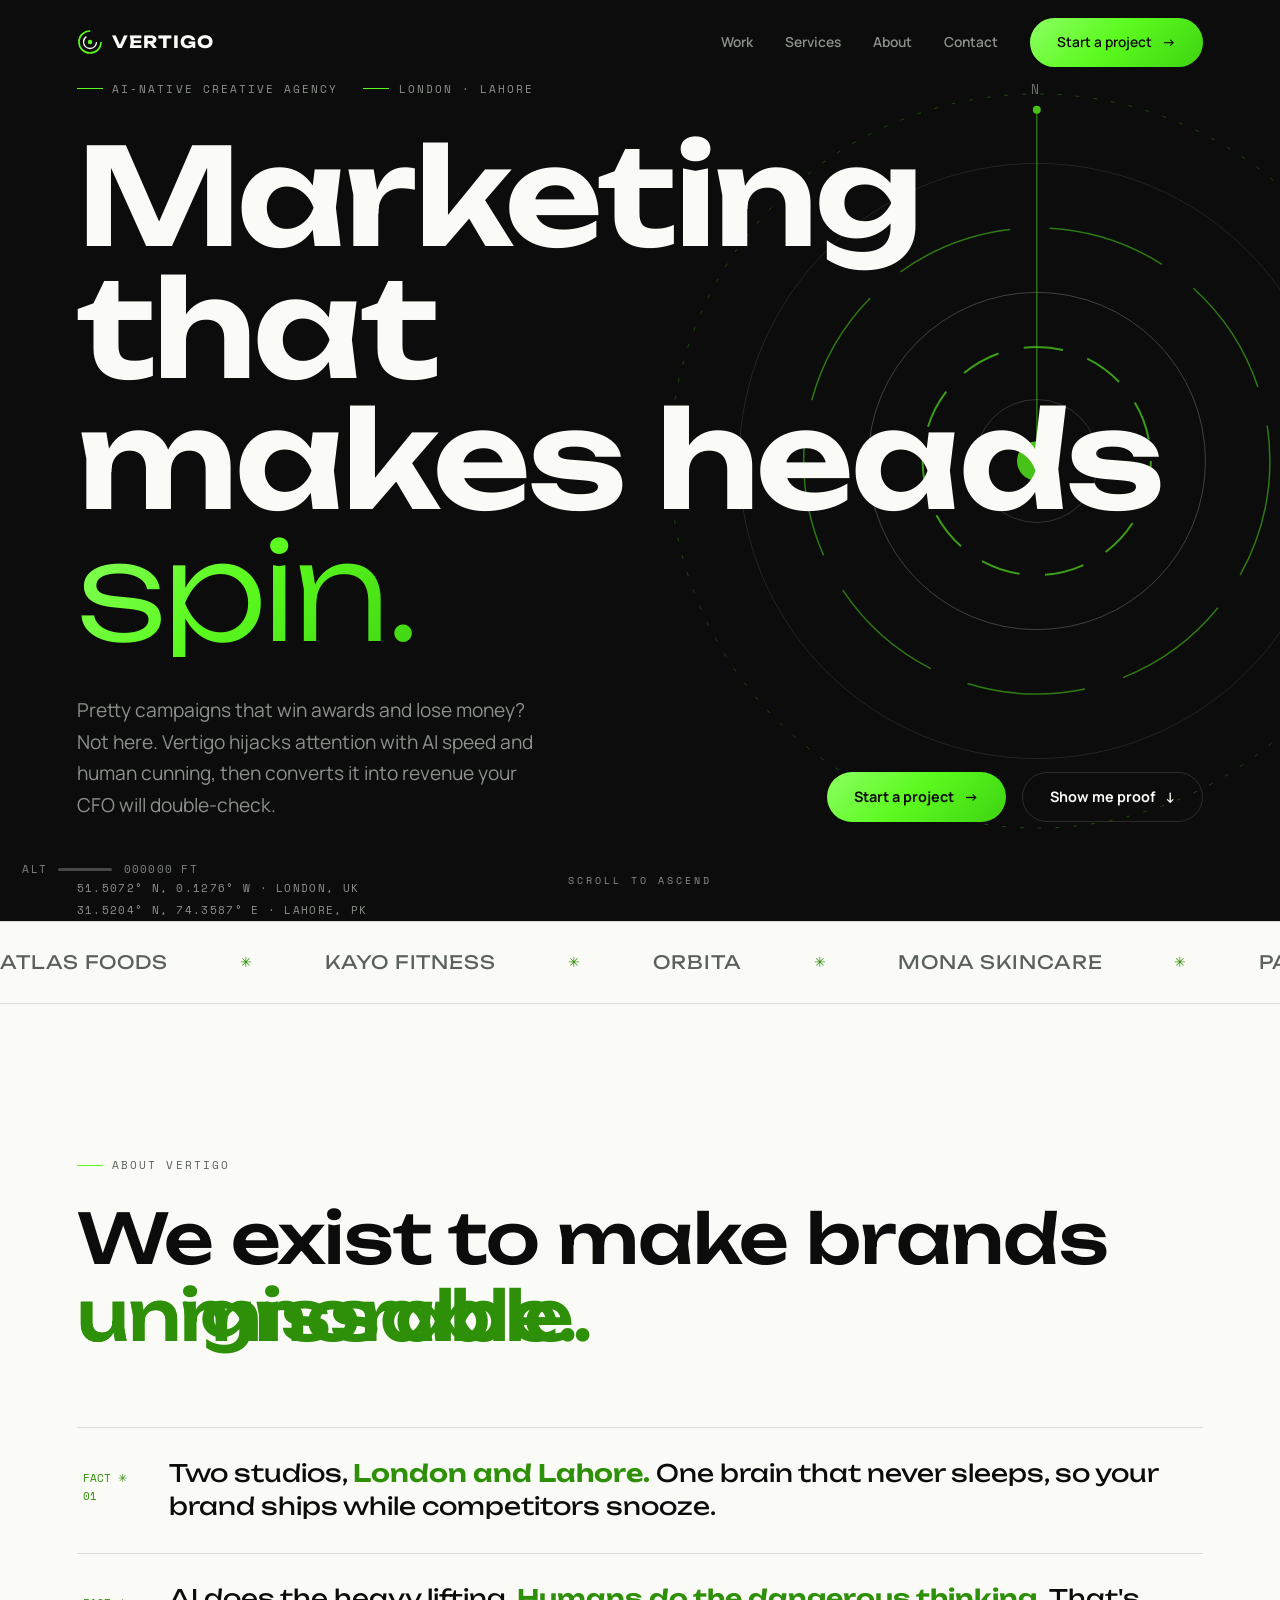
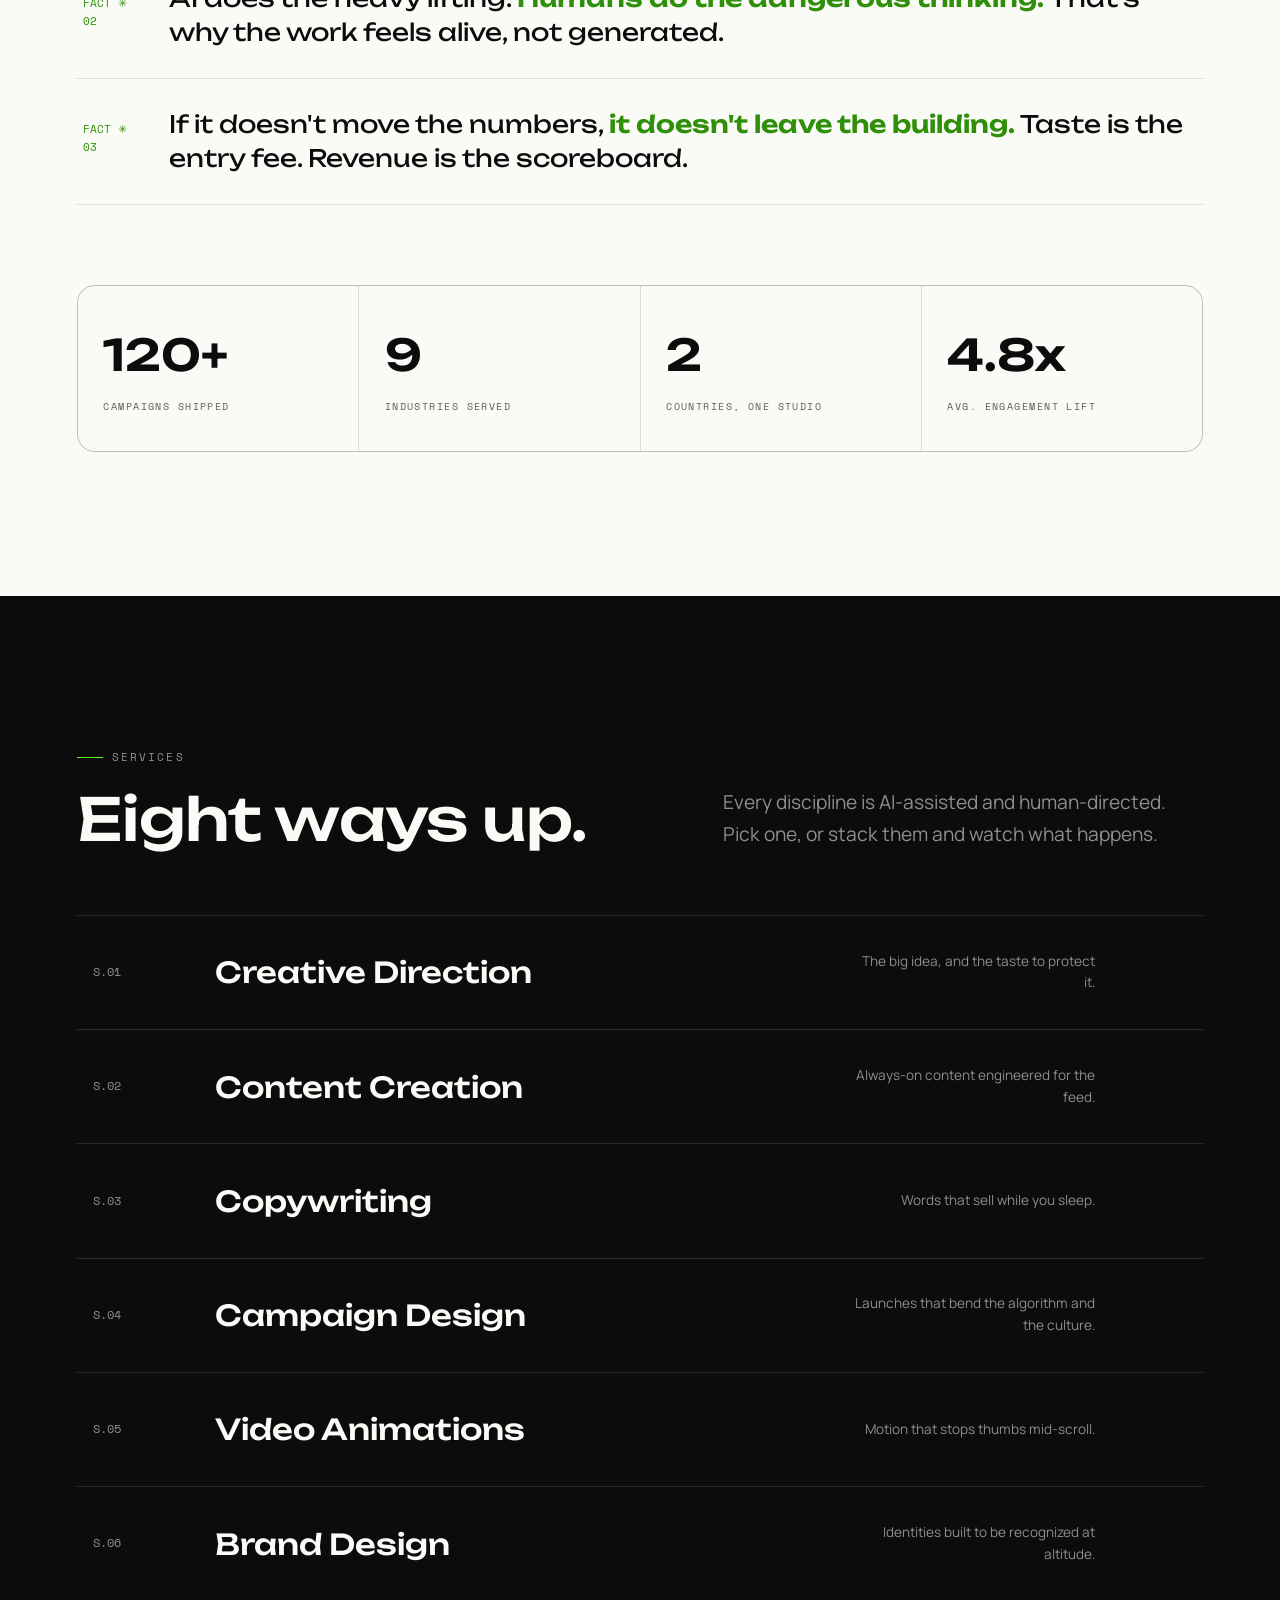
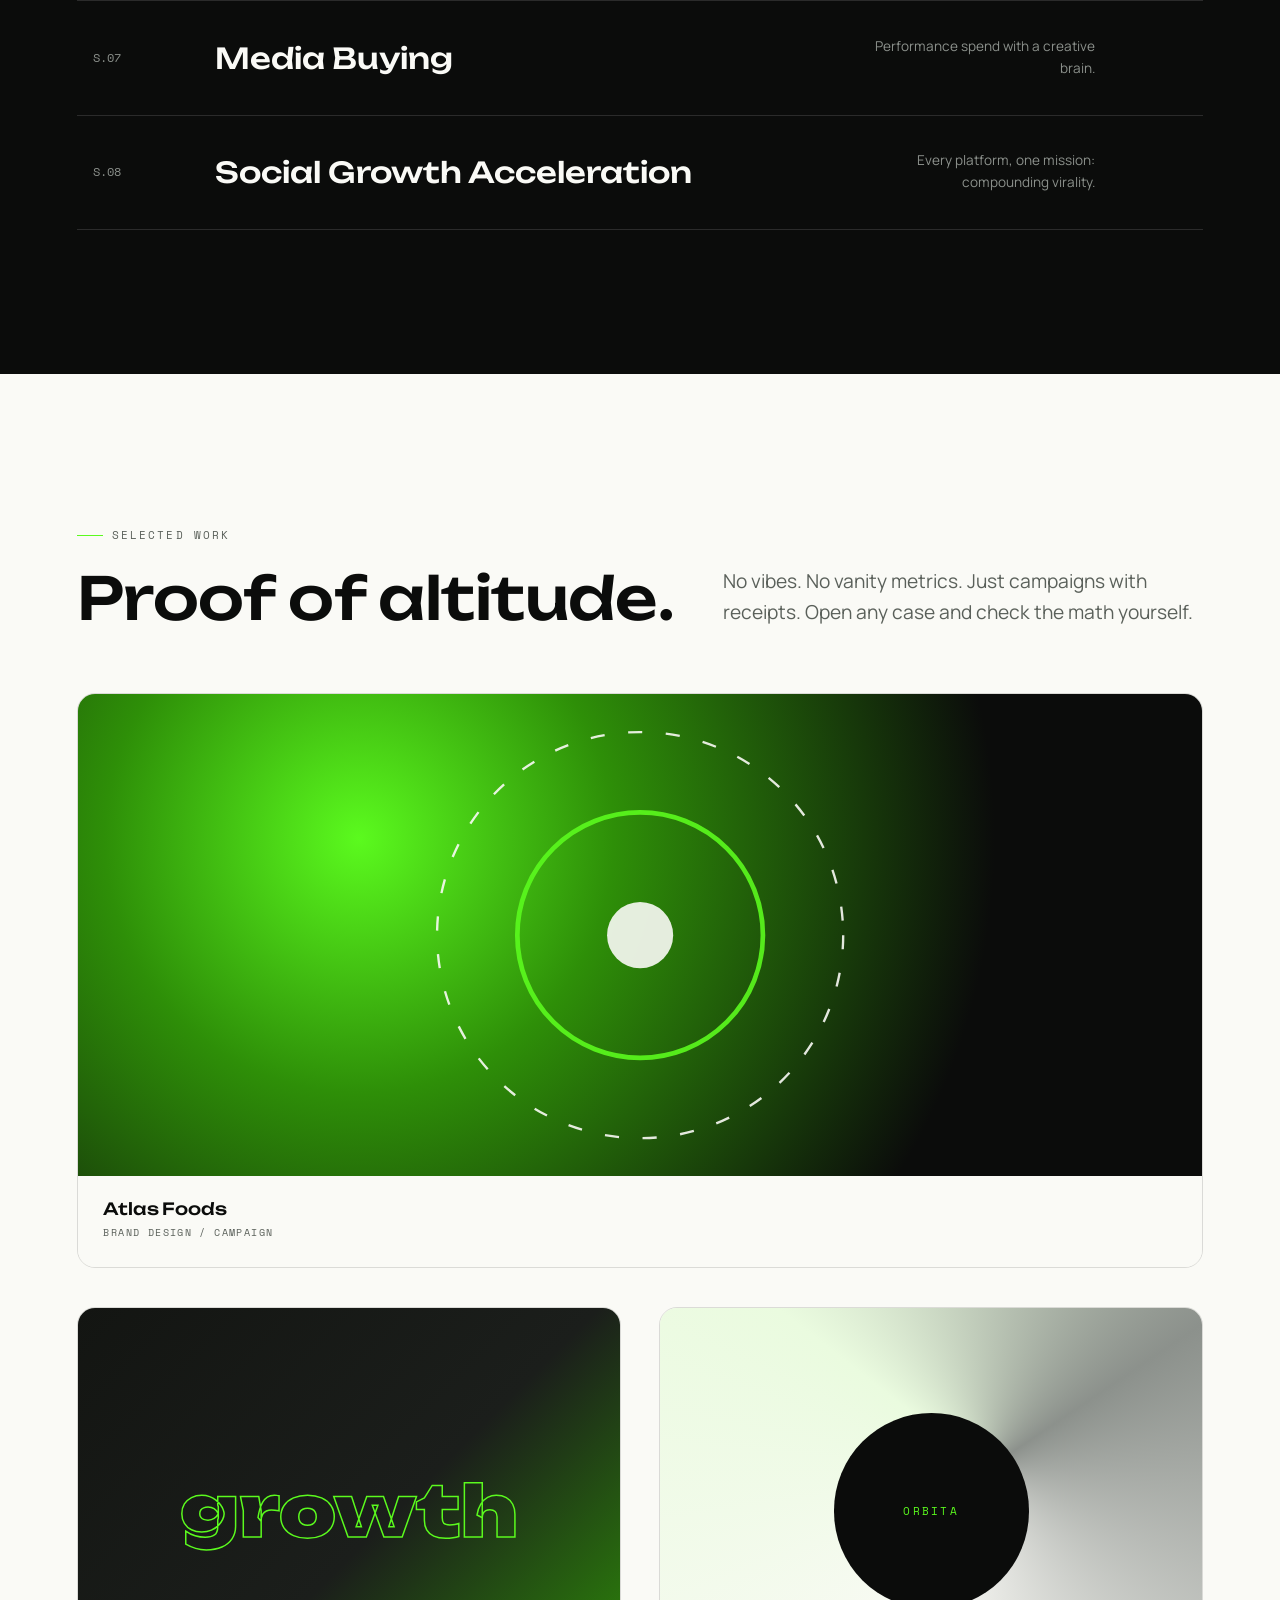
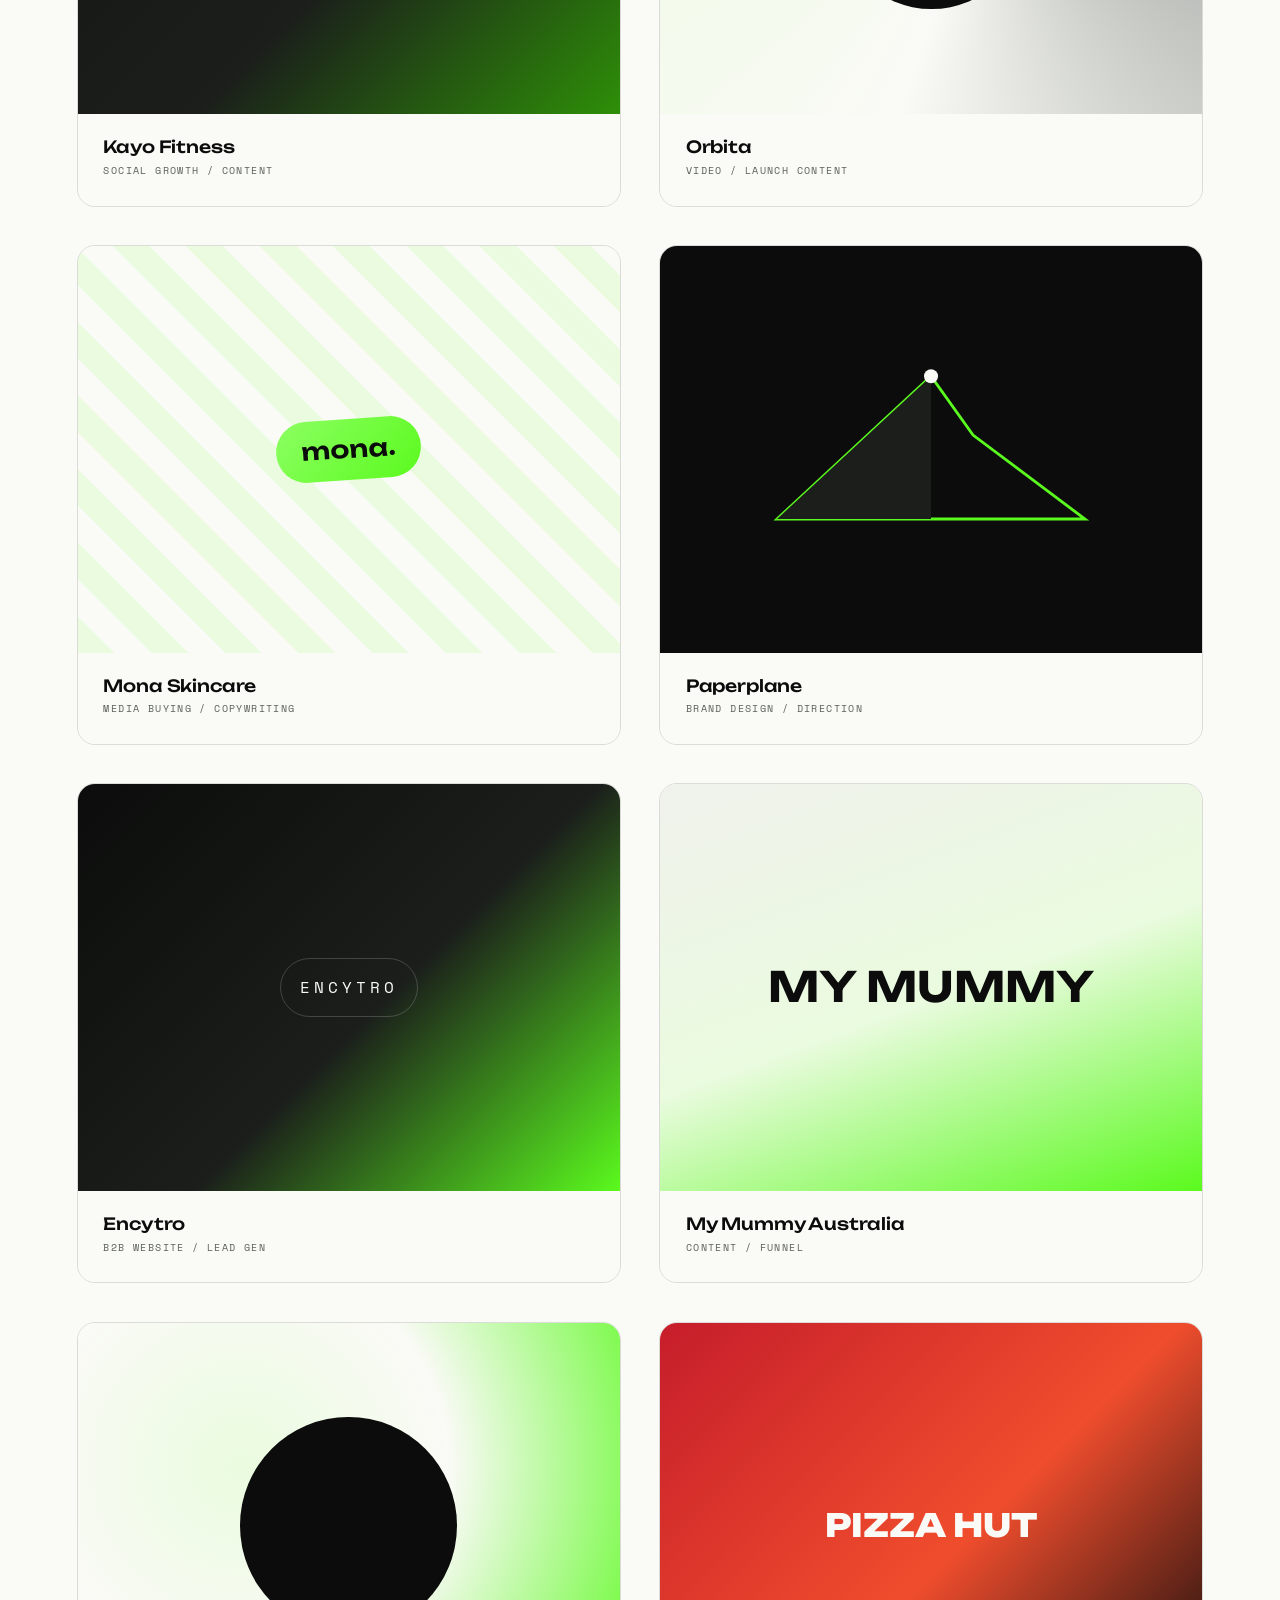
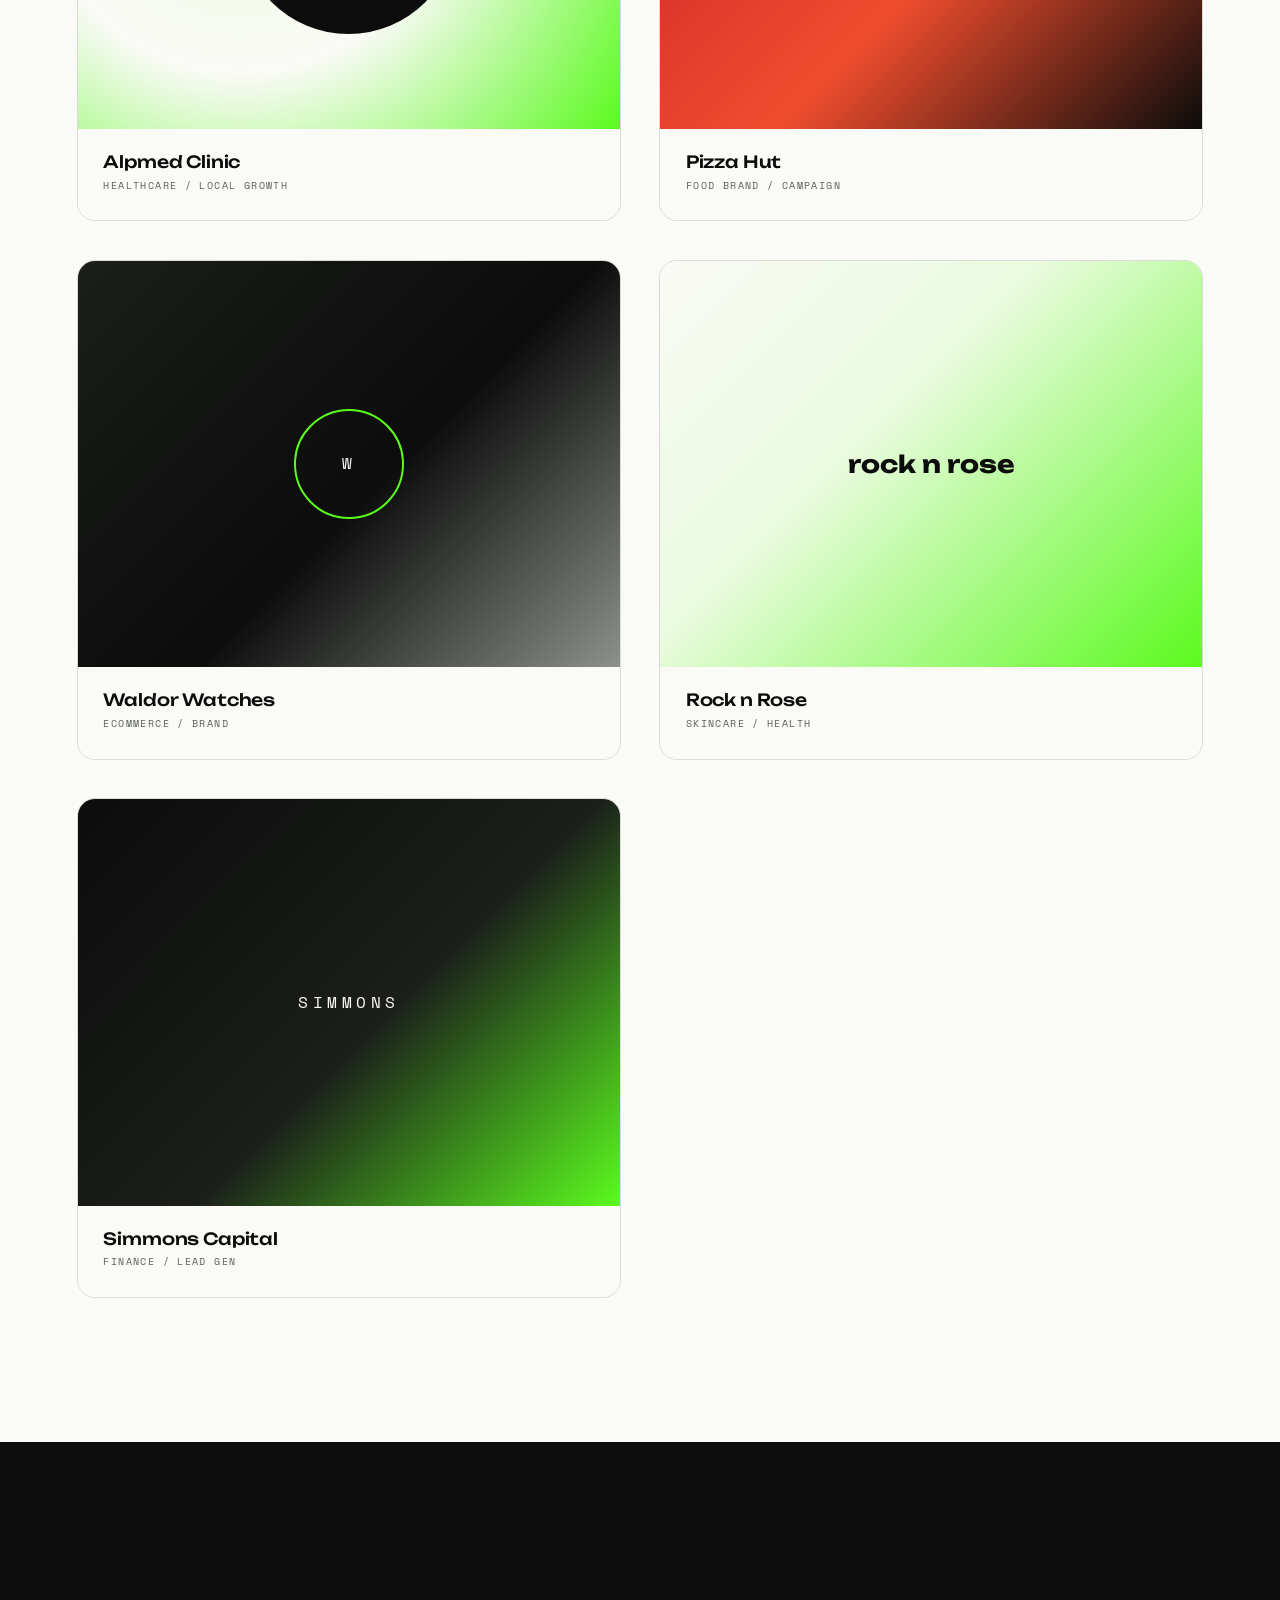
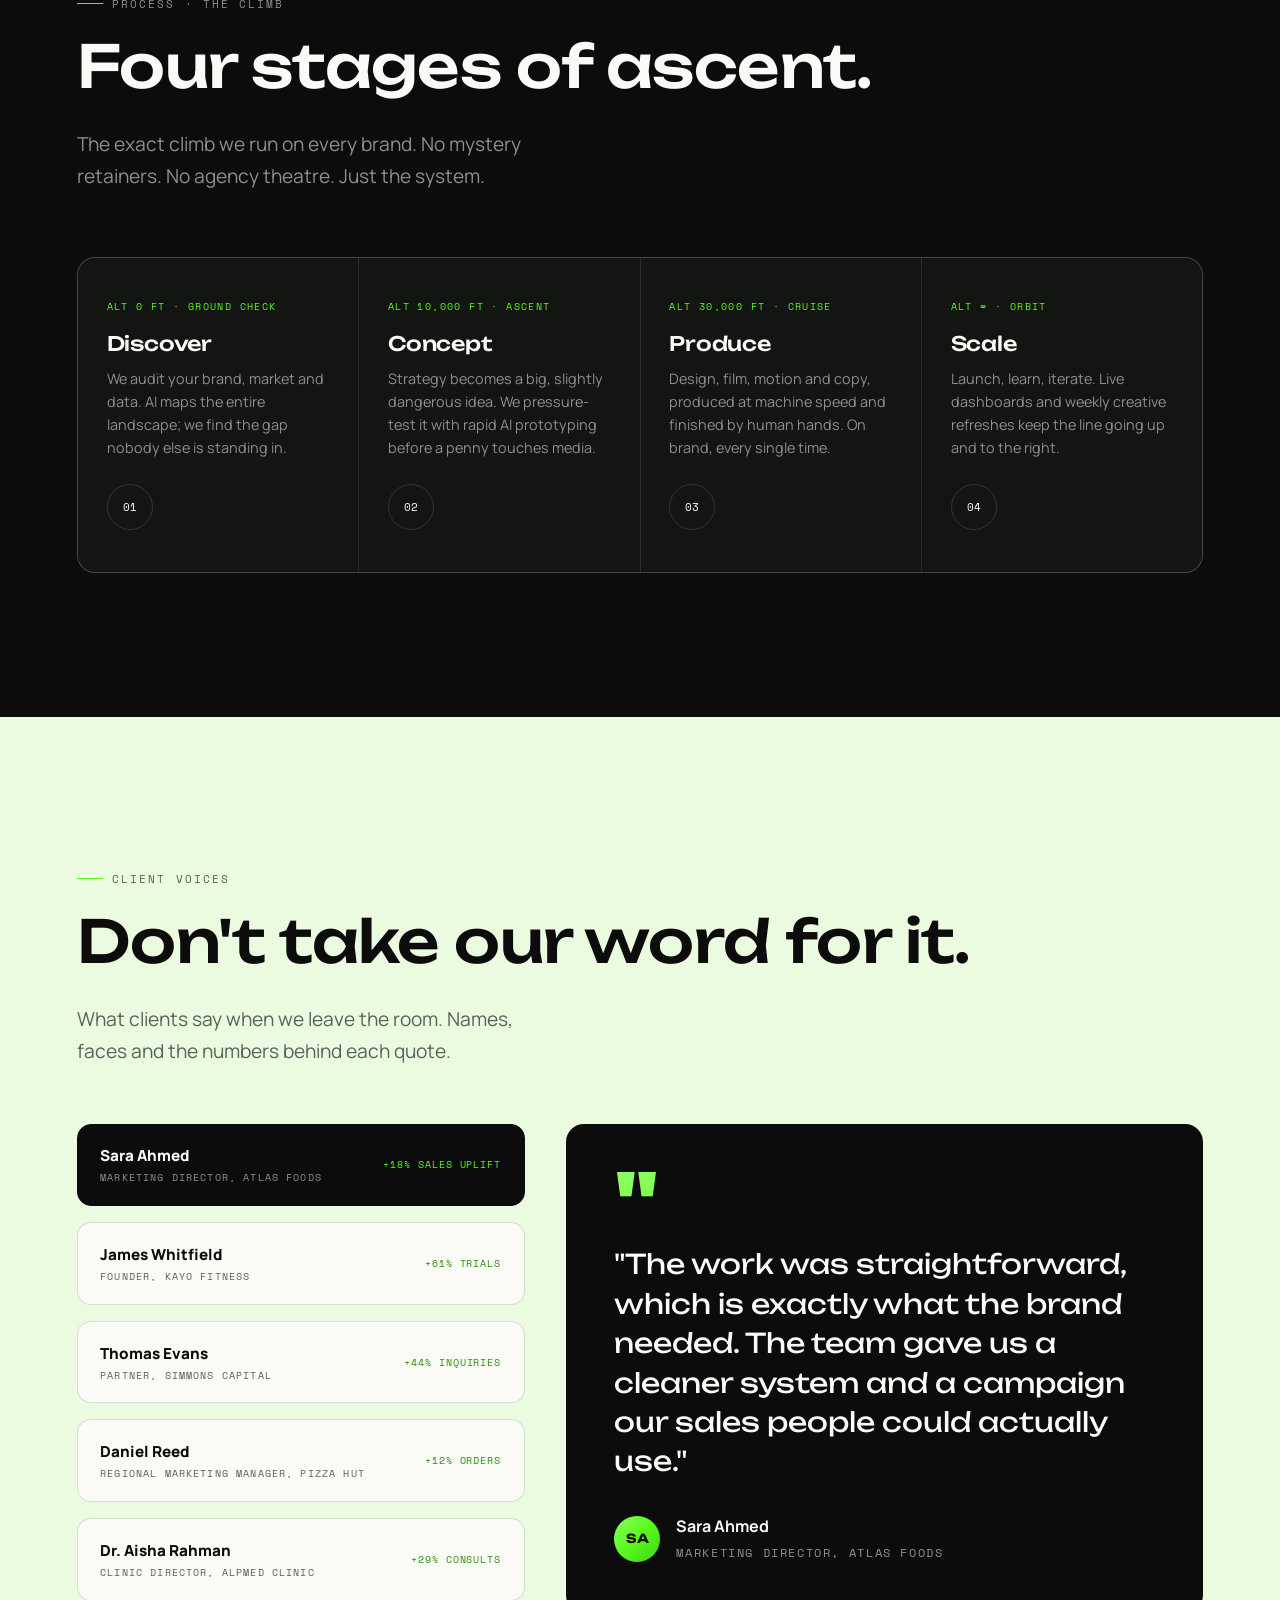
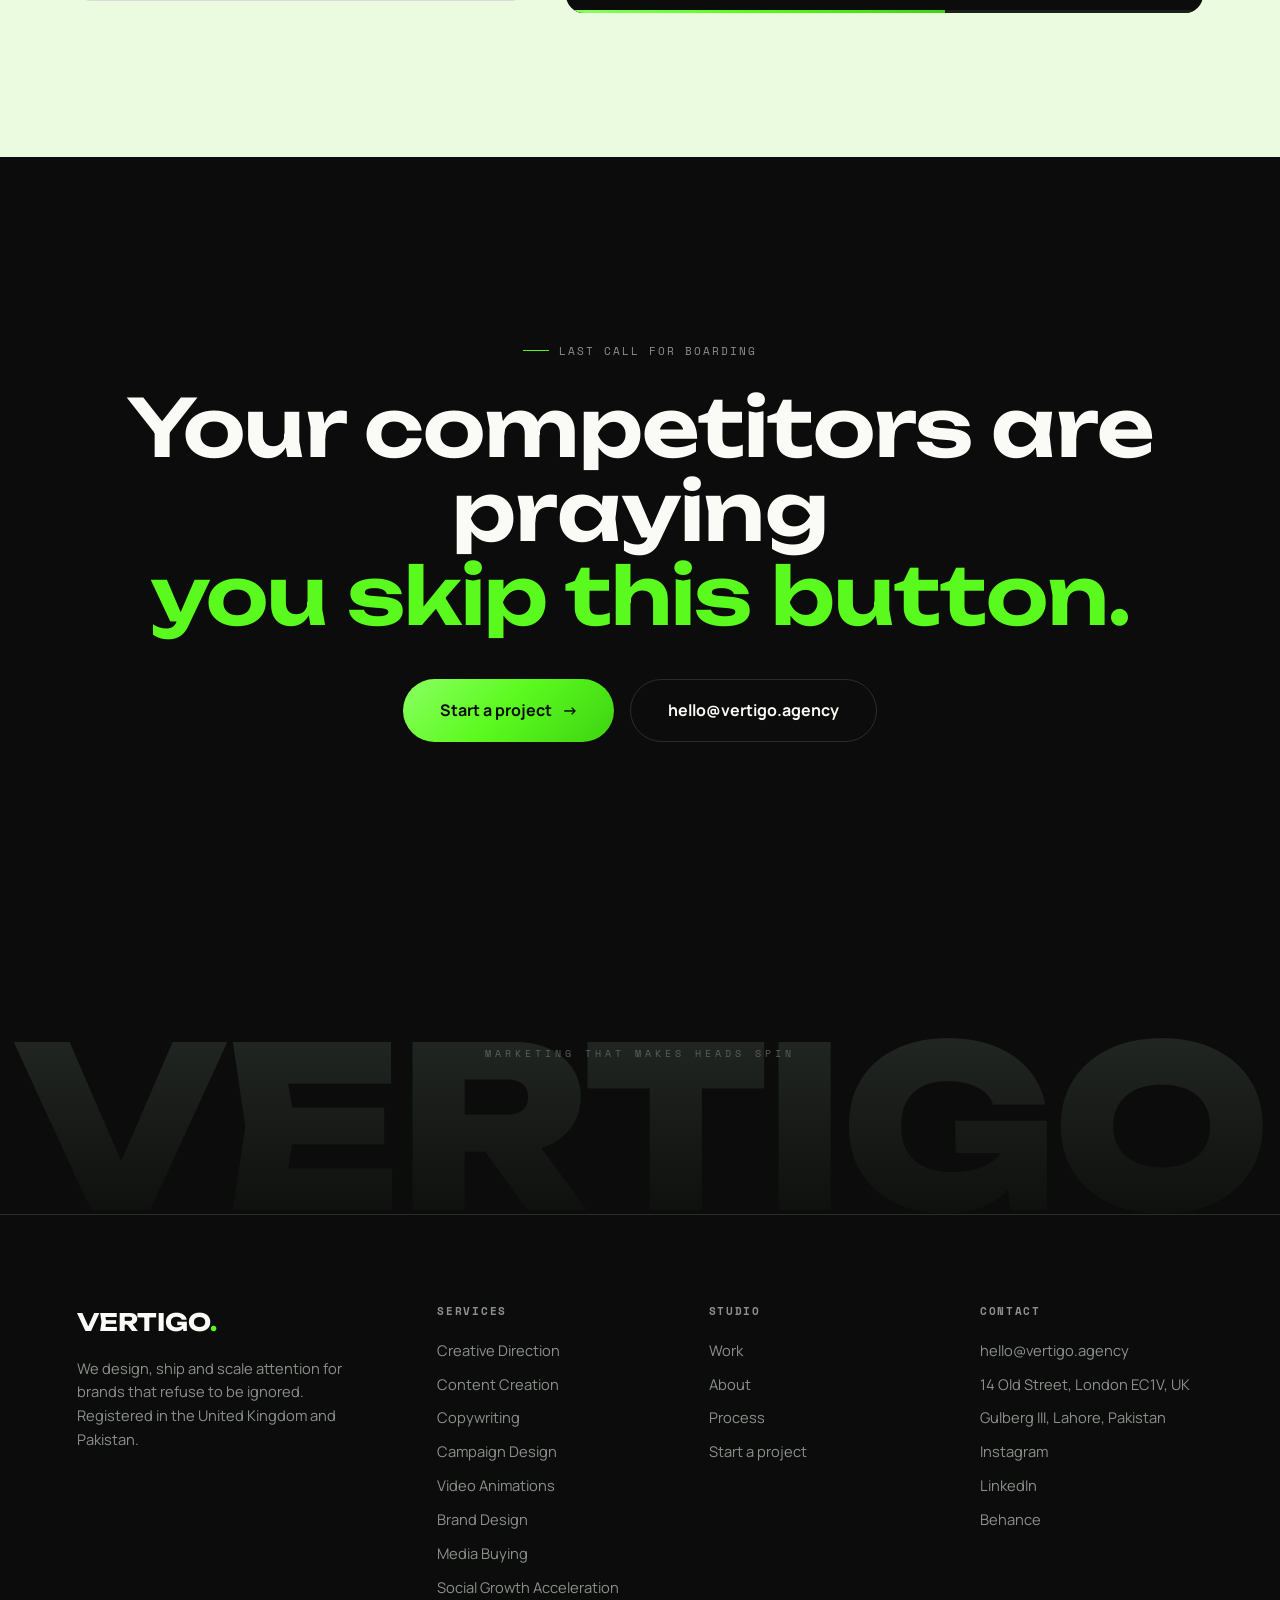
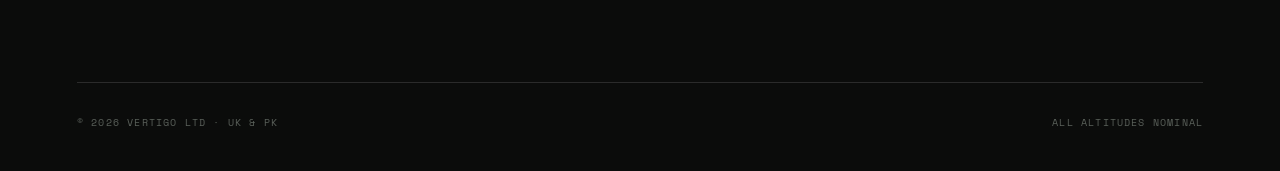
==== commit 256c45bf: "Refine case studies and navigation" ====
--- a/index.html
+++ b/index.html
@@ -234,6 +234,16 @@
         <div class="cs-block"><span class="mono">The idea</span><p id="csIdea"></p></div>
         <div class="cs-block"><span class="mono">The execution</span><p id="csExec"></p></div>
       </div>
+      <div class="cs-meta">
+        <div class="cs-panel">
+          <span class="mono">Project snapshot</span>
+          <p id="csSnapshot"></p>
+        </div>
+        <div class="cs-panel">
+          <span class="mono">What changed</span>
+          <ul class="cs-list" id="csChanges"></ul>
+        </div>
+      </div>
       <div class="cs-quote" id="csQuoteWrap">
         <blockquote id="csQuote"></blockquote>
         <p class="mono" style="margin-top:1.2rem;color:var(--grey-d)" id="csQuoteWho"></p>
@@ -244,6 +254,8 @@
     <div class="wrap">
       <span class="eyebrow">The receipts</span>
       <div class="cs-stats" id="csStats"></div>
+      <h3 class="h-md" style="margin:5rem 0 1.4rem">Timeline</h3>
+      <div class="cs-timeline" id="csTimeline"></div>
       <h3 class="h-md" style="margin:5rem 0 1.4rem">Services on this flight</h3>
       <div class="other-svc" id="csSvcs"></div>
       <a class="nextcase" id="csNext" href="#/" data-route style="margin-top:5rem">
--- a/styles.css
+++ b/styles.css
@@ -74,7 +74,7 @@
 
 /* ============ NAV ============ */
 nav{position:fixed;top:0;left:0;right:0;z-index:100;transition:background .4s,backdrop-filter .4s,border-color .4s;border-bottom:1px solid transparent}
-nav.scrolled{background:rgba(11,12,11,.78);backdrop-filter:blur(14px);border-color:var(--line-d)}
+nav.scrolled{background:#000;backdrop-filter:none;border-color:rgba(255,255,255,.08);box-shadow:0 10px 28px rgba(0,0,0,.28)}
 .nav-in{max-width:1280px;margin:0 auto;padding:1.1rem 6vw;display:flex;align-items:center;justify-content:space-between;gap:1rem}
 .logo{font-family:var(--disp);font-weight:700;font-size:1.05rem;letter-spacing:.06em;display:flex;align-items:center;gap:.55rem}
 .logo svg{width:26px;height:26px;animation:logospin 9s linear infinite}
@@ -198,6 +198,17 @@
 .cs-block:hover{background:var(--green-tint);border-color:var(--green-deep)}
 .cs-block .mono{color:var(--green-deep);display:block;margin-bottom:1rem}
 .cs-block p{color:var(--grey-d);font-size:.97rem}
+.cs-meta{display:grid;grid-template-columns:1.1fr .9fr;gap:2.4rem;margin-top:2.4rem}
+.cs-panel{border:1px solid var(--line-l);border-radius:var(--rad);padding:2.1rem;background:var(--paper)}
+.cs-panel .mono{color:var(--green-deep);display:block;margin-bottom:1rem}
+.cs-panel p,.cs-panel li{color:var(--grey-d);font-size:.97rem;line-height:1.65}
+.cs-list{display:grid;gap:.9rem;padding-left:1.1rem}
+.cs-list li::marker{color:var(--green-deep)}
+.cs-timeline{display:grid;grid-template-columns:repeat(4,1fr);gap:1rem}
+.cs-step{border:1px solid var(--line-l);border-radius:var(--rad);padding:1.4rem 1.3rem;background:var(--paper)}
+.cs-step .k{font-family:var(--mono);font-size:.62rem;letter-spacing:.14em;text-transform:uppercase;color:var(--green-deep)}
+.cs-step h4{font-family:var(--disp);font-size:1rem;font-weight:600;margin:.85rem 0 .55rem}
+.cs-step p{color:var(--grey-d);font-size:.92rem;line-height:1.55}
 .cs-stats{display:grid;grid-template-columns:repeat(3,1fr);gap:1px;background:var(--line-d);border:1px solid var(--line-d);border-radius:var(--rad);overflow:hidden;margin-top:4rem}
 .cs-stat{background:var(--ink-2);padding:2.6rem 1.8rem;text-align:center;transition:background .3s}
 .cs-stat:hover{background:var(--ink-3)}
@@ -208,7 +219,8 @@
 .nextcase{display:flex;justify-content:space-between;align-items:center;gap:2rem;flex-wrap:wrap;border:1px solid var(--line-d);border-radius:var(--rad);padding:2.6rem;transition:.35s;background:var(--ink-2)}
 .nextcase:hover{border-color:var(--green)}
 .nextcase h3{font-size:clamp(1.2rem,2.6vw,1.9rem)}
-@media (max-width:900px){.cs-body{grid-template-columns:1fr}.cs-stats{grid-template-columns:1fr}}
+@media (max-width:900px){.cs-body{grid-template-columns:1fr}.cs-meta{grid-template-columns:1fr}.cs-timeline{grid-template-columns:1fr 1fr}.cs-stats{grid-template-columns:1fr}}
+@media (max-width:620px){.cs-timeline{grid-template-columns:1fr}}
 
 /* ============ PROCESS ============ */
 .proc{display:grid;grid-template-columns:repeat(4,1fr);gap:1px;background:var(--line-d);border:1px solid var(--line-d);border-radius:var(--rad);overflow:hidden}
@@ -336,4 +348,3 @@
   *,*::before,*::after{animation-duration:.01ms !important;animation-iteration-count:1 !important;transition-duration:.01ms !important}
   html{scroll-behavior:auto}
 }
-
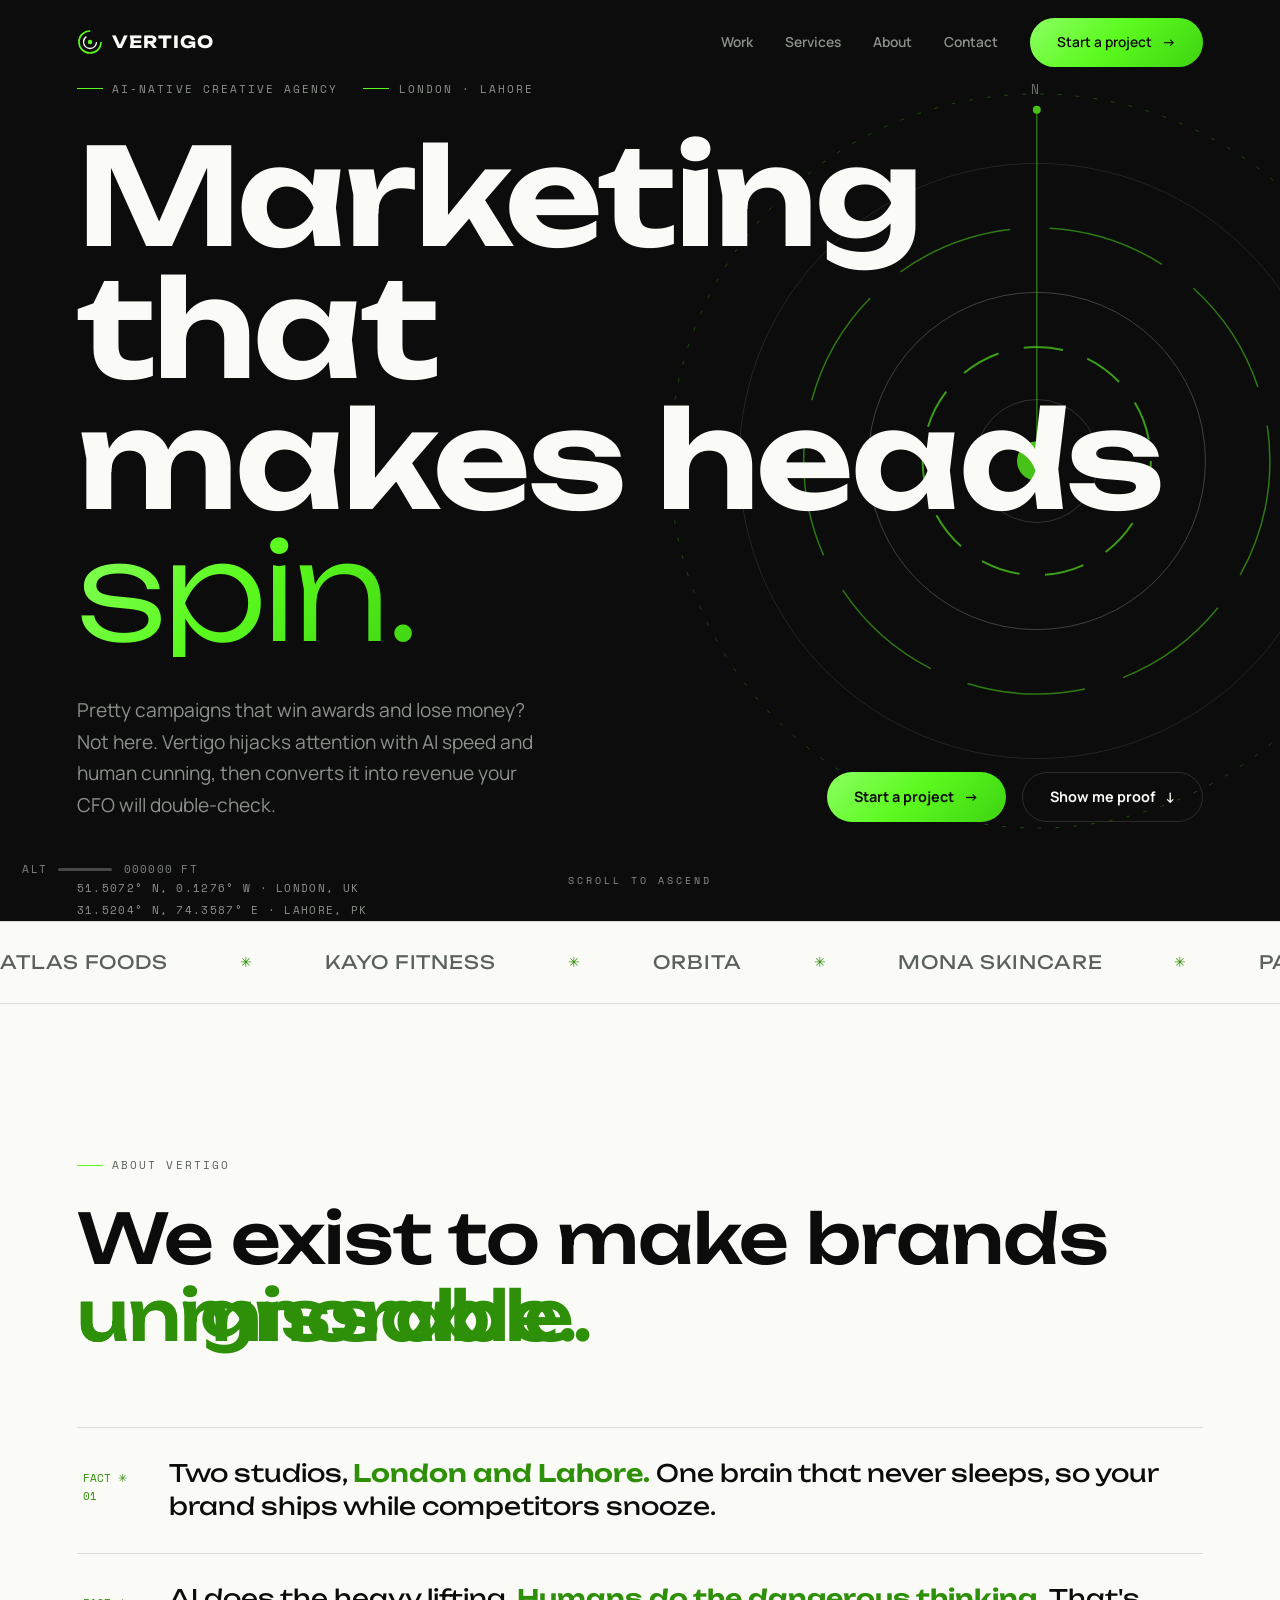
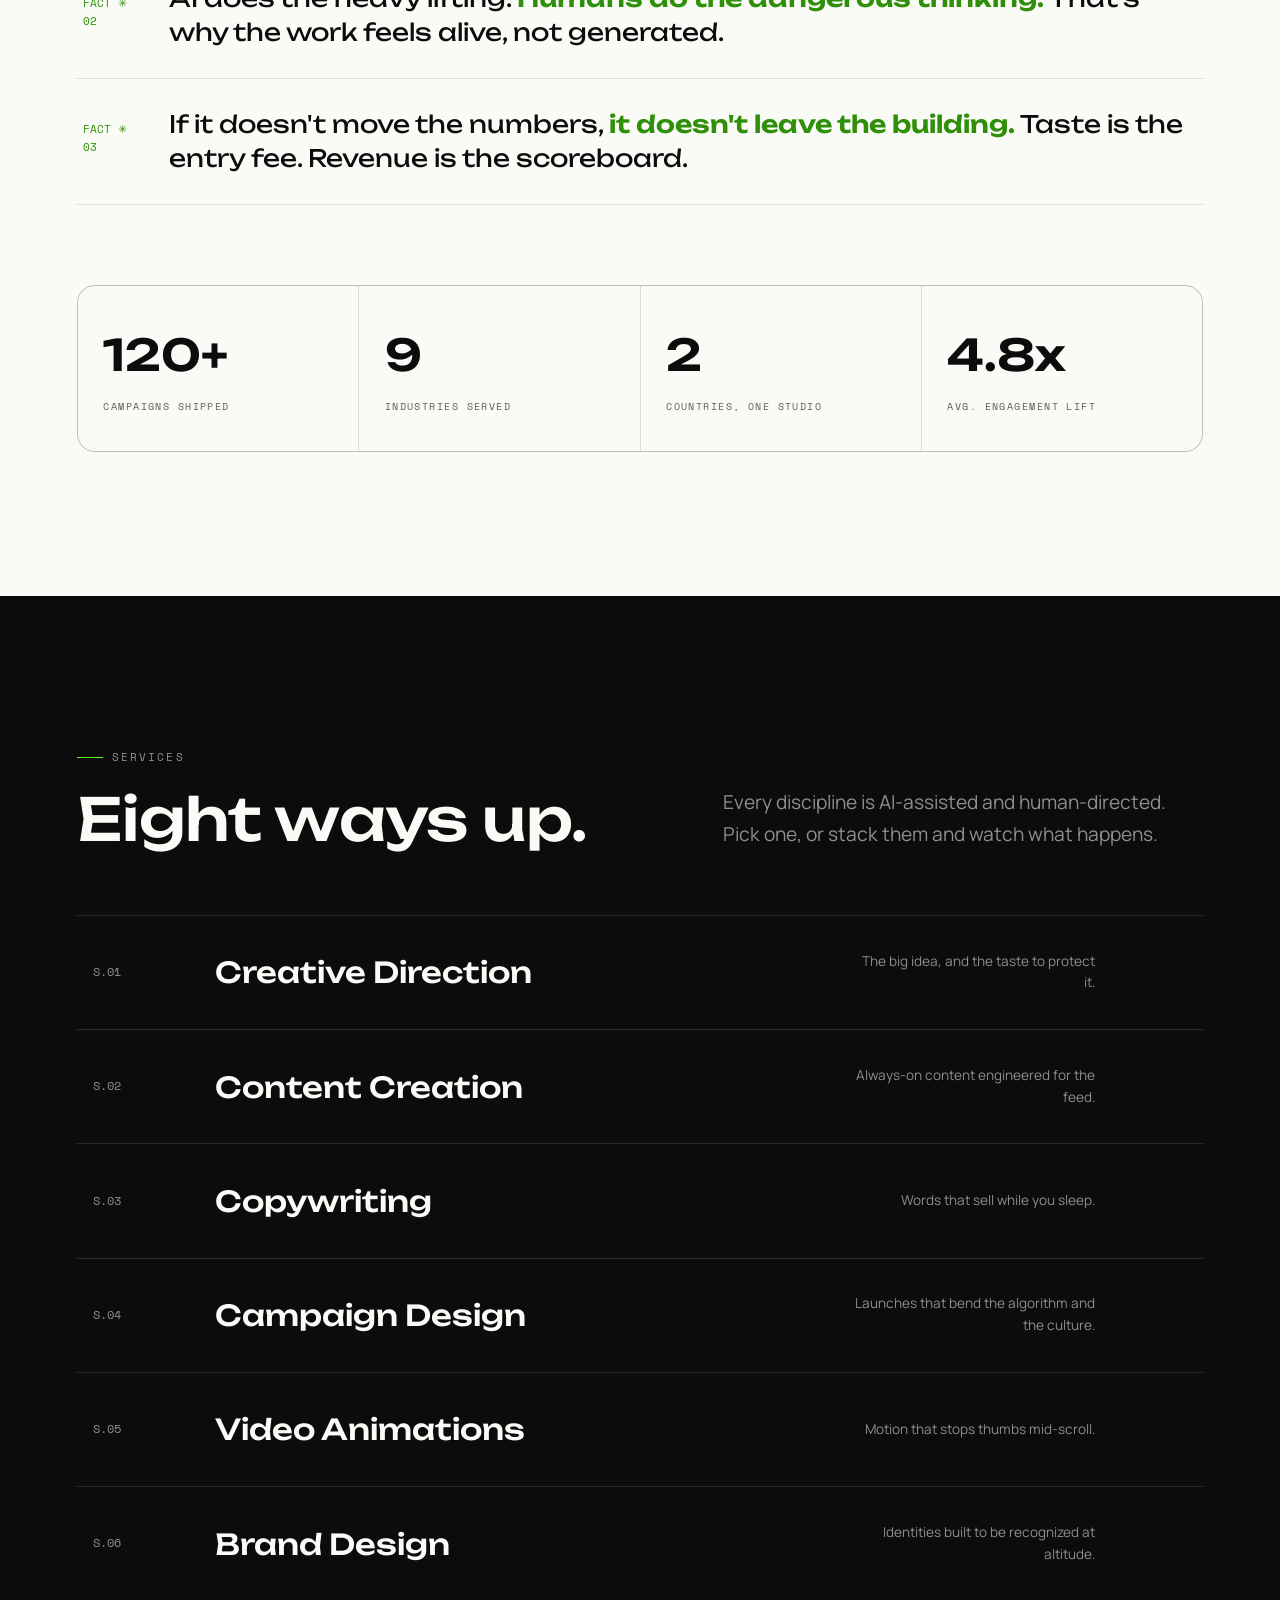
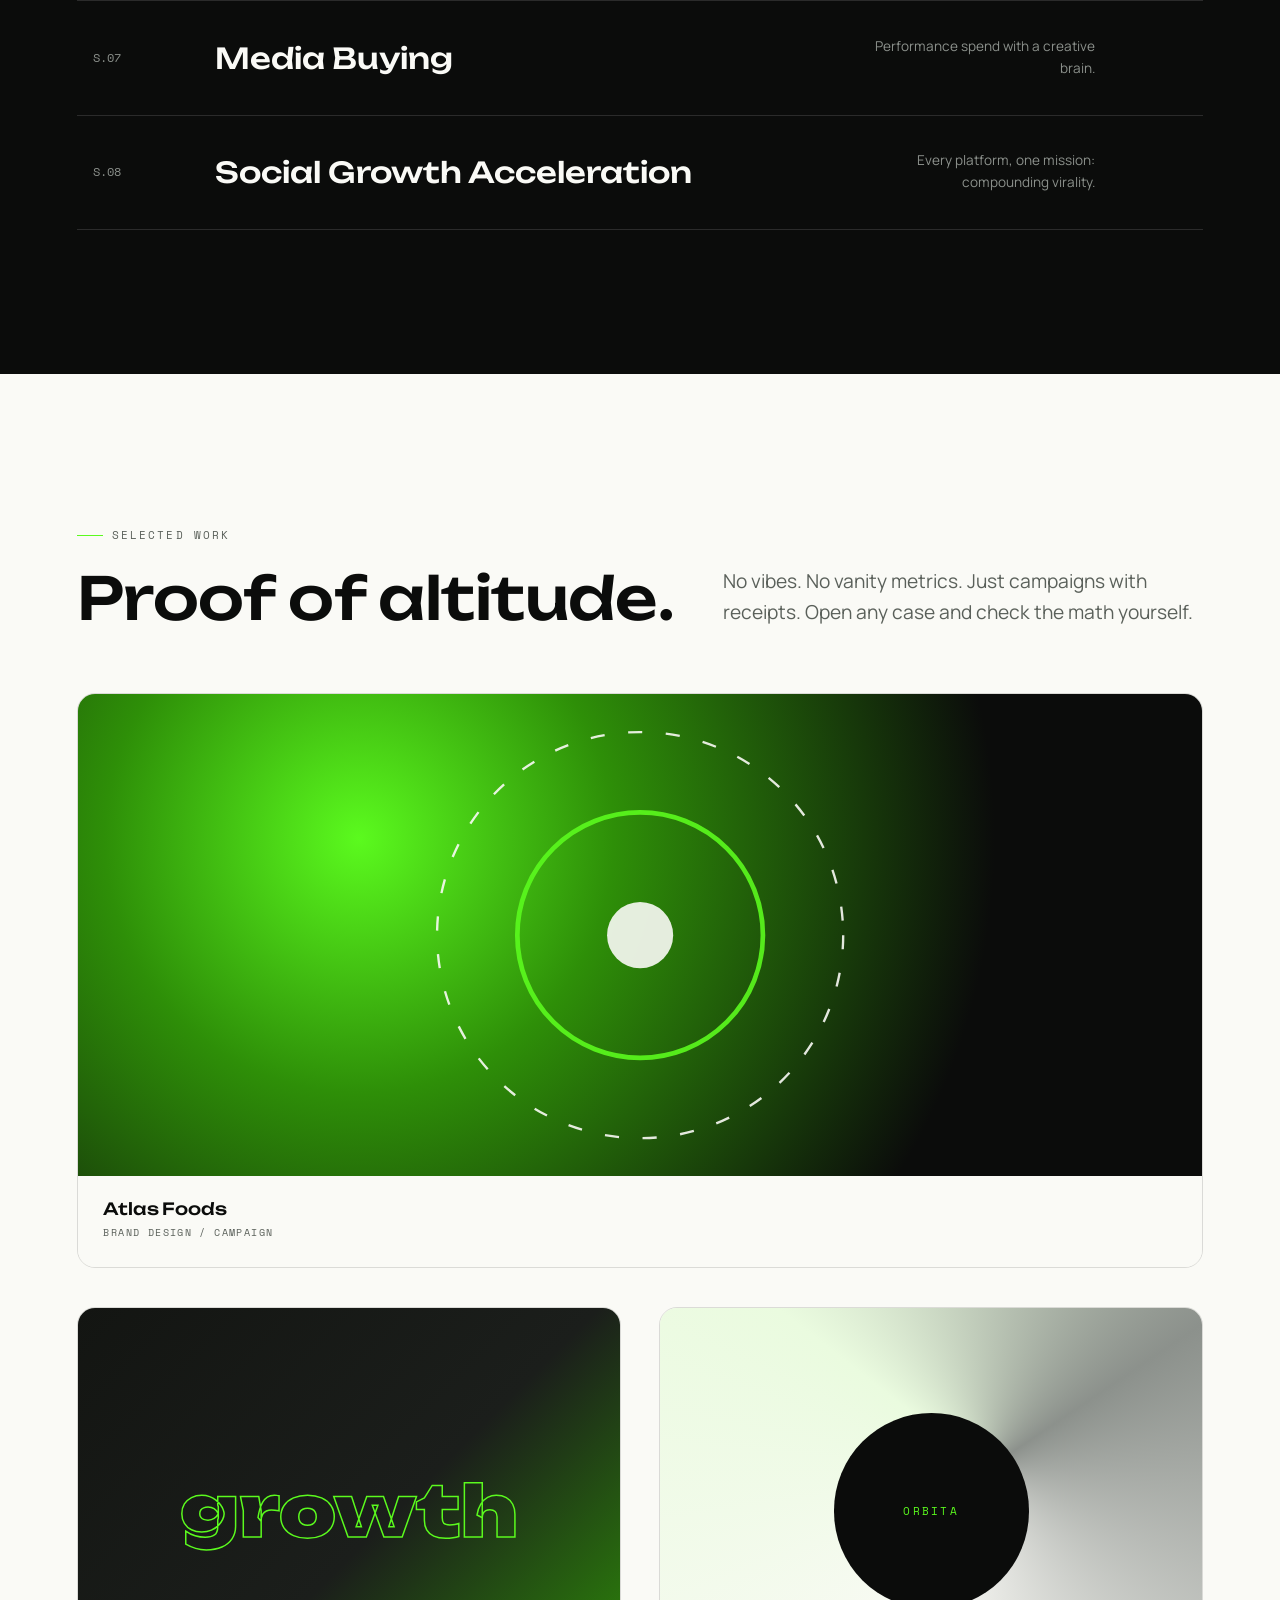
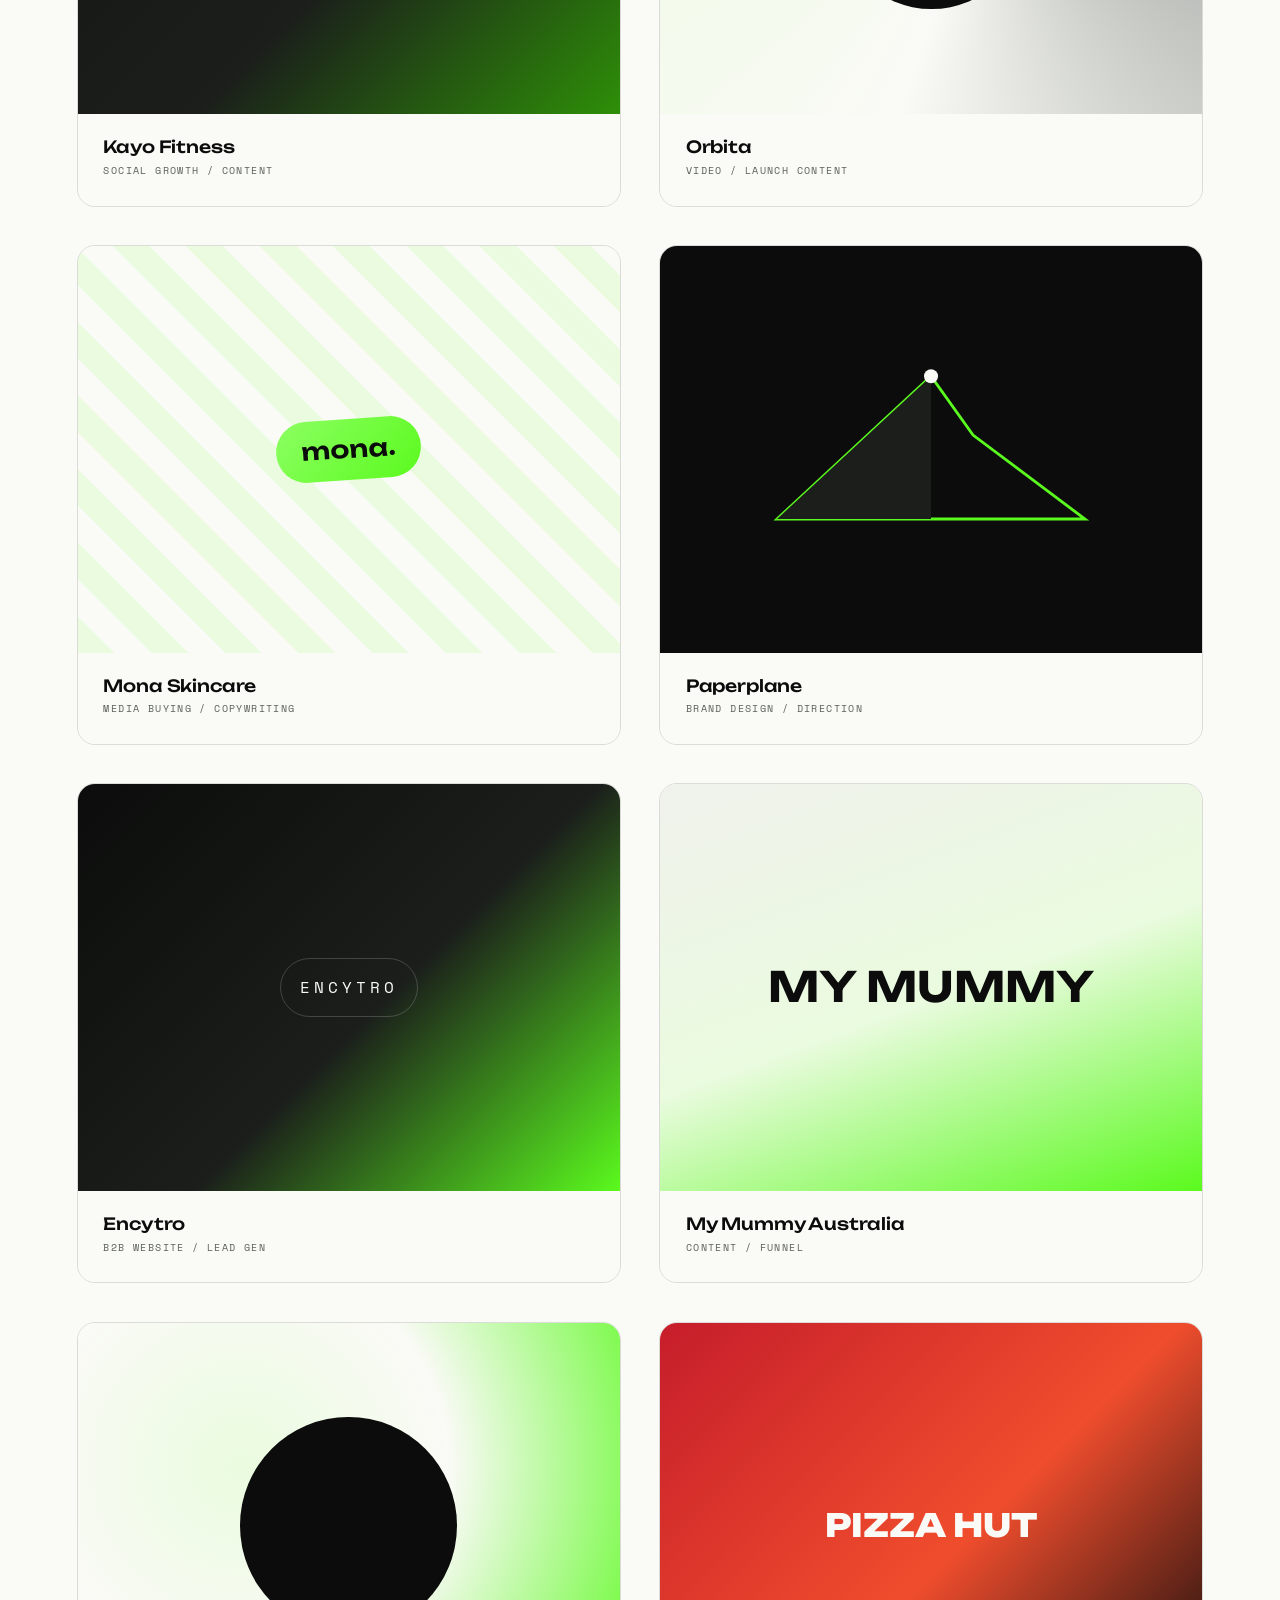
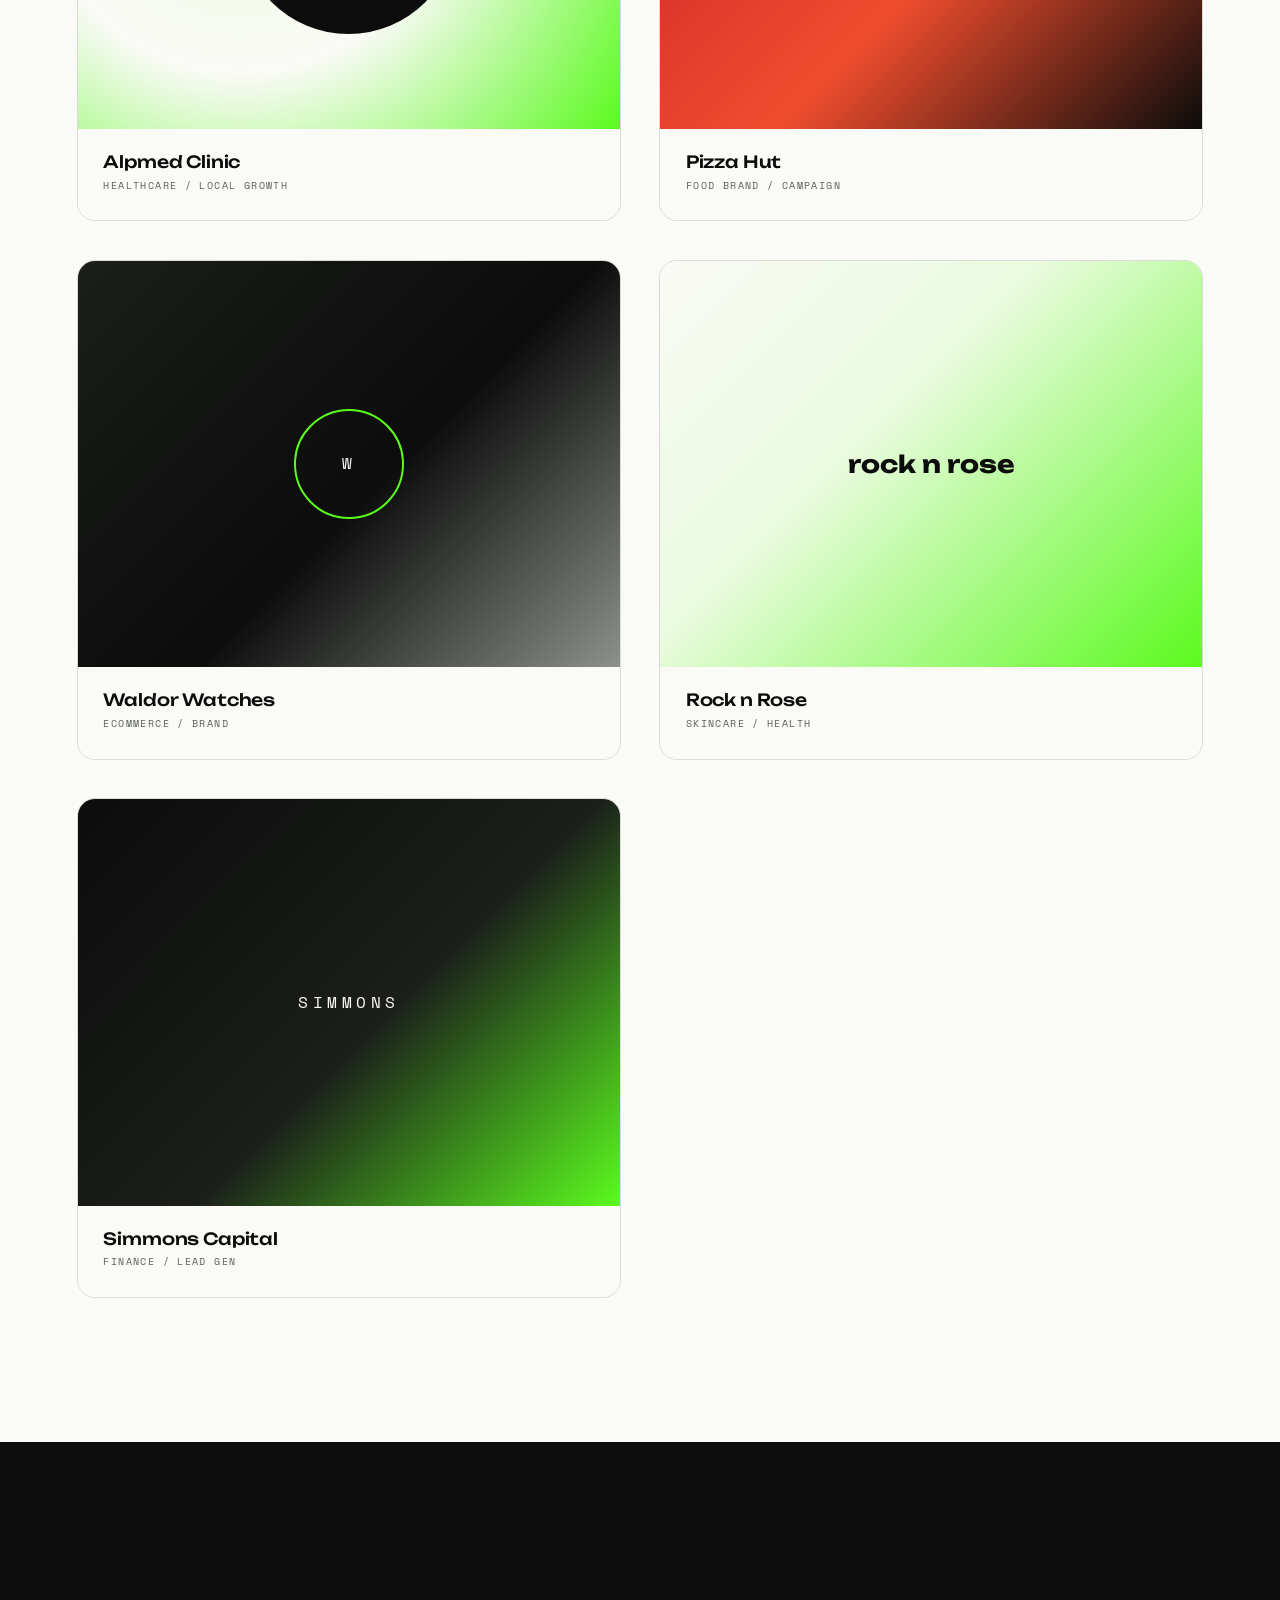
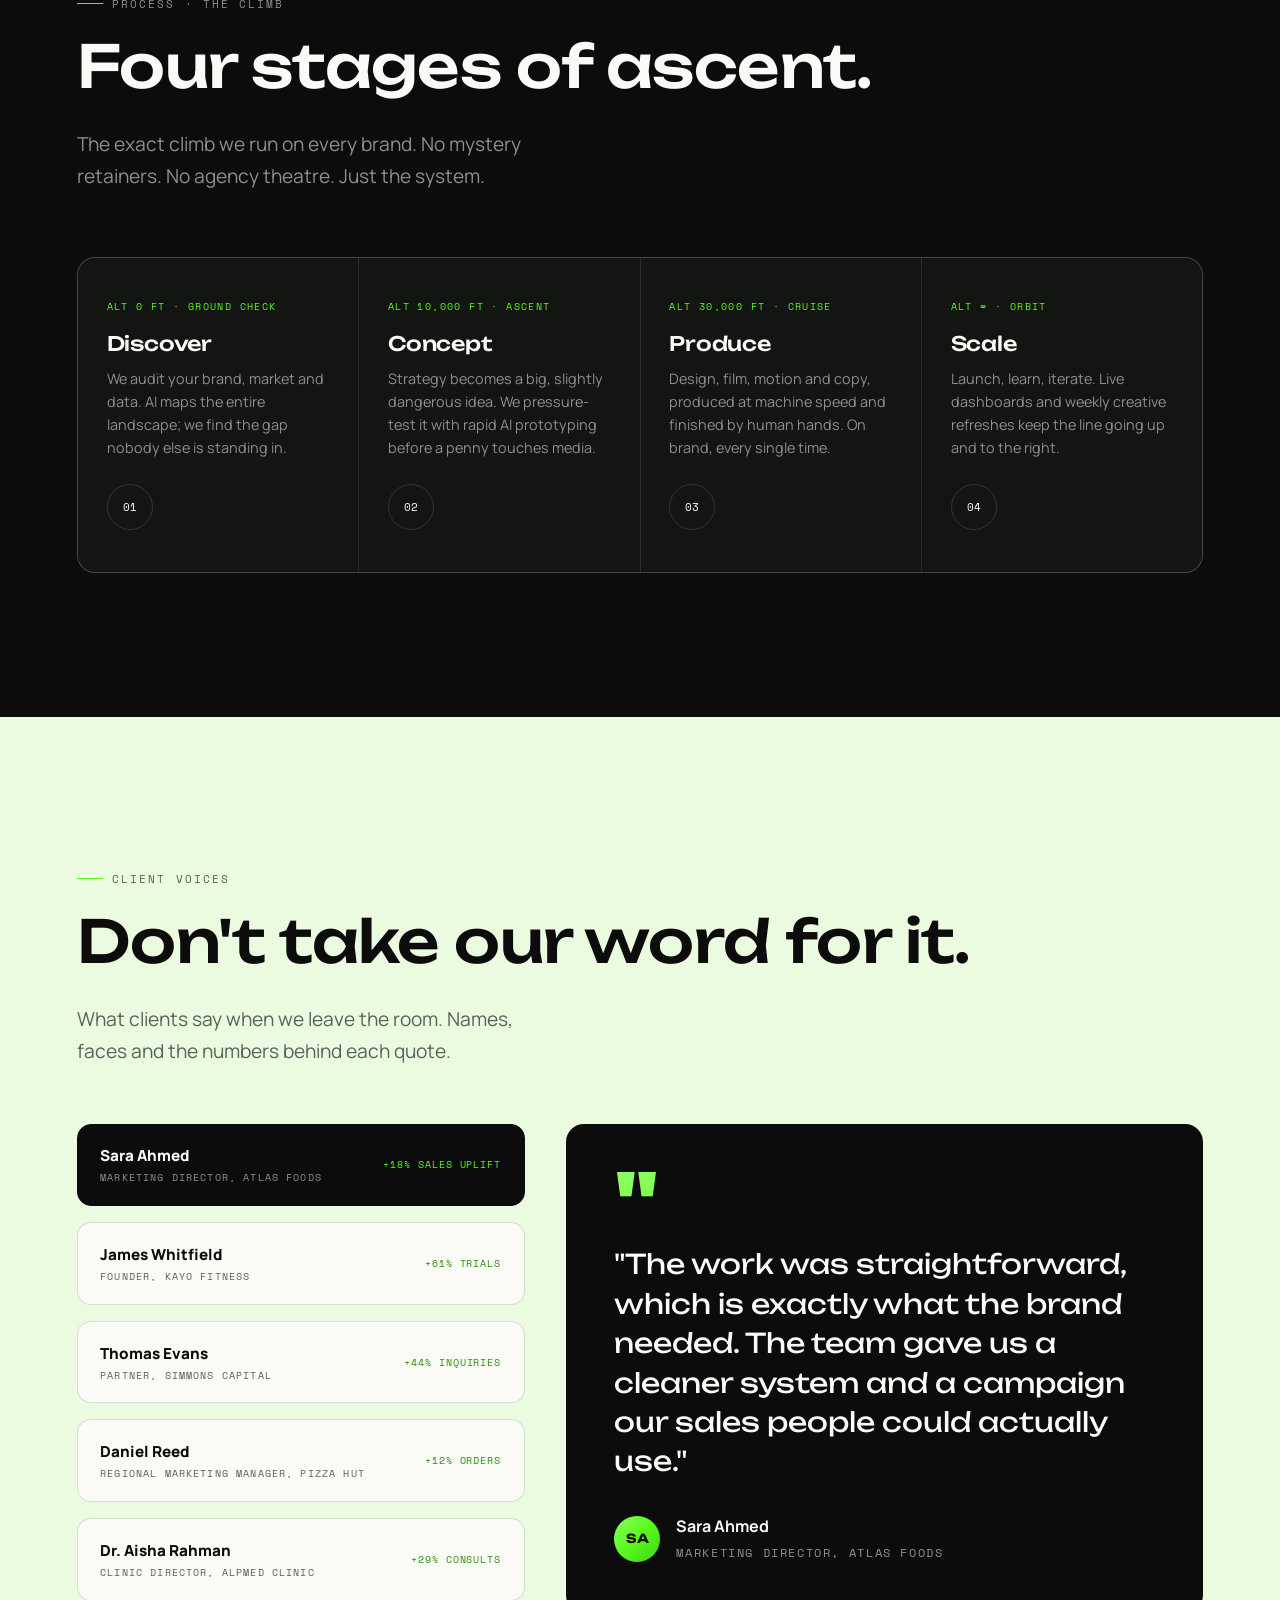
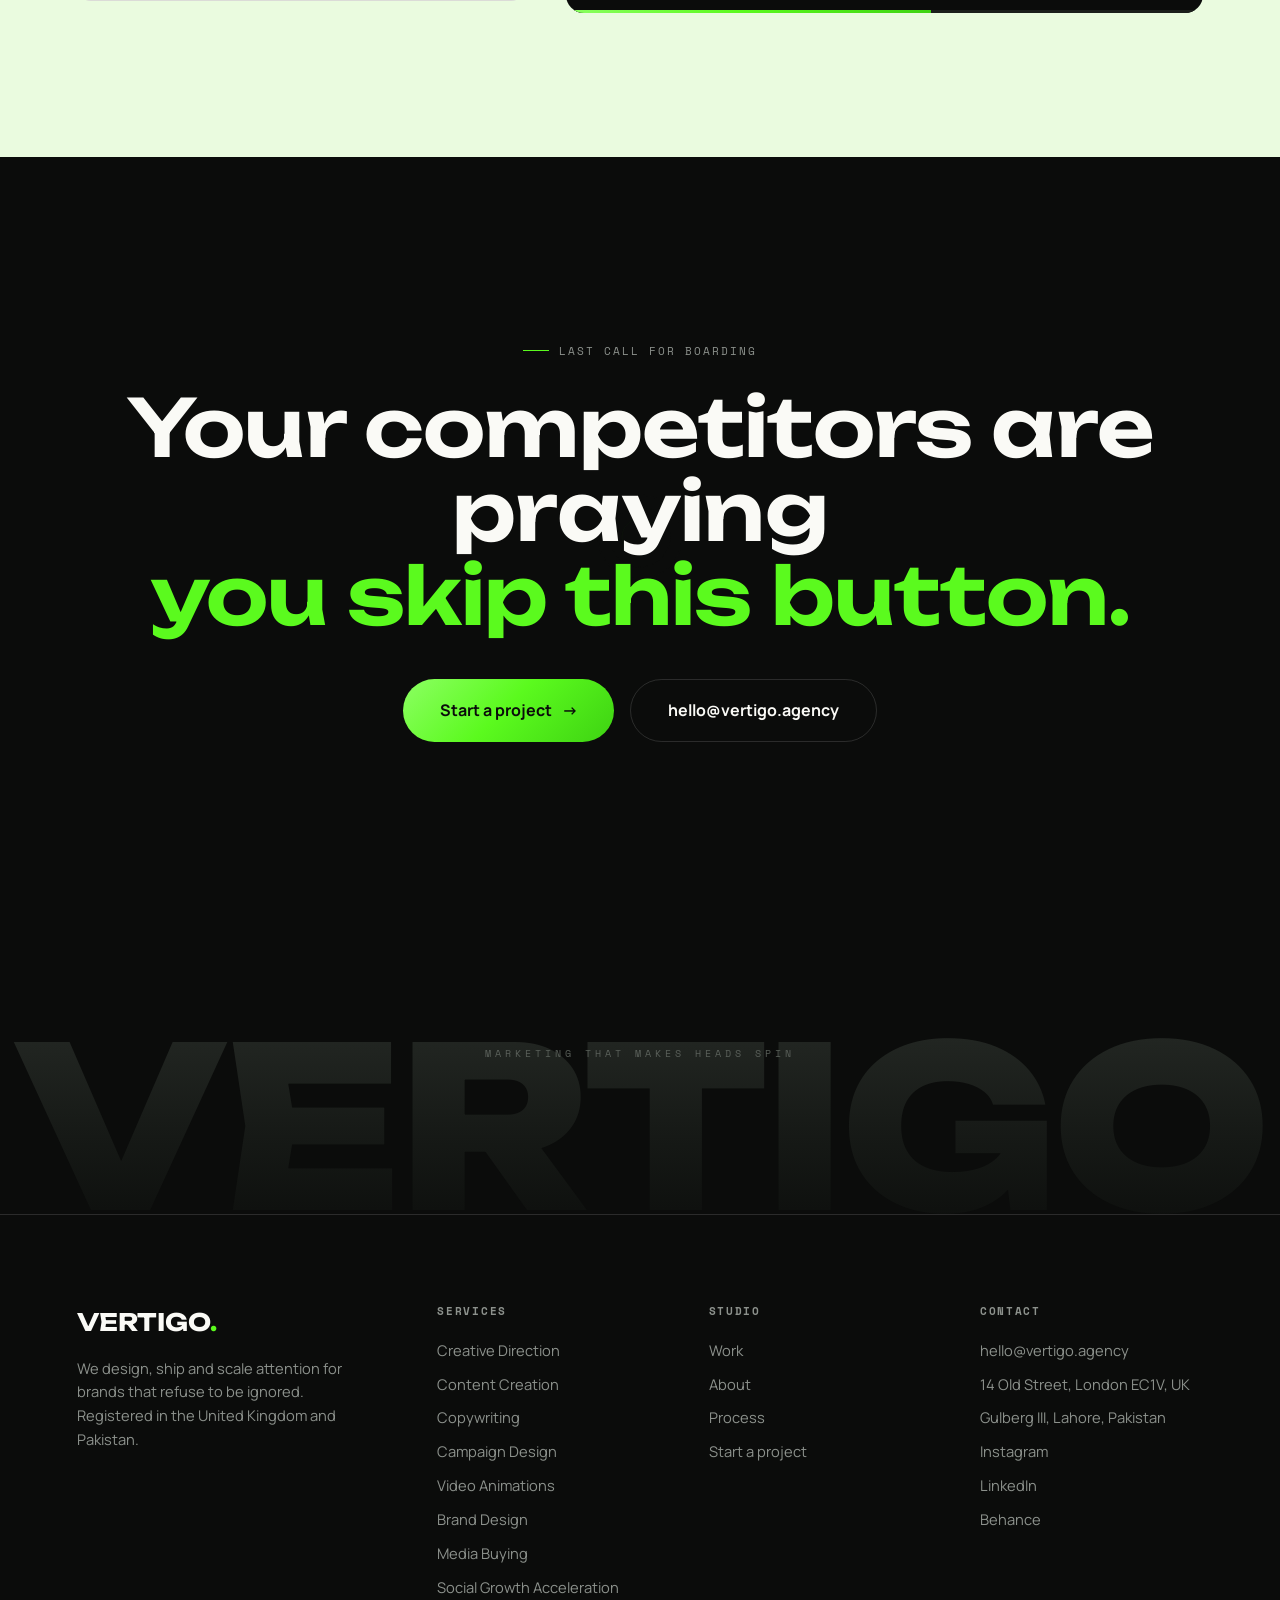
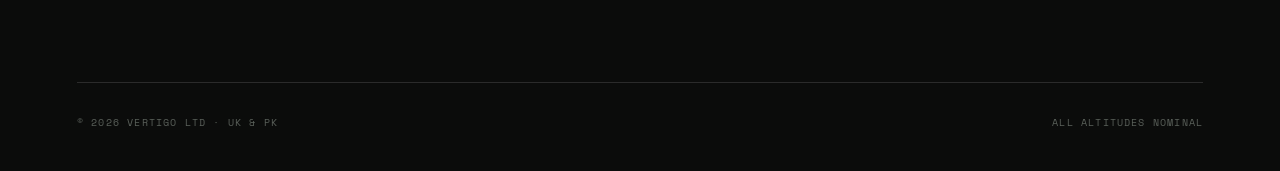
==== commit a7c8a6a7: "Fix mobile menu initial state" ====
--- a/index.html
+++ b/index.html
@@ -28,7 +28,7 @@
       <a href="#/" data-scroll="contact">Contact</a>
       <a href="#/start" data-route class="btn">Start a project <span class="arr">→</span></a>
     </div>
-    <button id="burger" aria-label="Menu"><span></span><span></span><span></span></button>
+    <button id="burger" aria-label="Menu" aria-controls="navLinks" aria-expanded="false"><span></span><span></span><span></span></button>
   </div>
 </nav>
 
--- a/styles.css
+++ b/styles.css
@@ -98,8 +98,8 @@
 #burger{display:none;flex-direction:column;gap:5px;padding:.4rem}
 #burger span{width:24px;height:2px;background:var(--paper);transition:.3s}
 @media (max-width:900px){
-  .nav-links{position:fixed;inset:0;background:var(--ink);flex-direction:column;justify-content:center;gap:2.2rem;transform:translateY(-100%);transition:transform .5s var(--ease);z-index:-1}
-  .nav-links.open{transform:none}
+  .nav-links{position:fixed;inset:0;background:var(--ink);flex-direction:column;justify-content:center;gap:2.2rem;transform:translateY(-100%);opacity:0;visibility:hidden;pointer-events:none;transition:transform .5s var(--ease),opacity .25s,visibility 0s .5s;z-index:-1}
+  .nav-links.open{transform:none;opacity:1;visibility:visible;pointer-events:auto;transition:transform .5s var(--ease),opacity .25s}
   .nav-links a{font-size:1.5rem;font-family:var(--disp);font-weight:400}
   #burger{display:flex}
   body.menu-open #burger span:nth-child(1){transform:translateY(7px) rotate(45deg)}
@@ -205,9 +205,9 @@
 .cs-list{display:grid;gap:.9rem;padding-left:1.1rem}
 .cs-list li::marker{color:var(--green-deep)}
 .cs-timeline{display:grid;grid-template-columns:repeat(4,1fr);gap:1rem}
-.cs-step{border:1px solid var(--line-l);border-radius:var(--rad);padding:1.4rem 1.3rem;background:var(--paper)}
+.cs-step{border:1px solid var(--line-l);border-radius:var(--rad);padding:1.4rem 1.3rem;background:var(--paper);color:var(--ink)}
 .cs-step .k{font-family:var(--mono);font-size:.62rem;letter-spacing:.14em;text-transform:uppercase;color:var(--green-deep)}
-.cs-step h4{font-family:var(--disp);font-size:1rem;font-weight:600;margin:.85rem 0 .55rem}
+.cs-step h4{font-family:var(--disp);font-size:1rem;font-weight:600;margin:.85rem 0 .55rem;color:var(--ink)}
 .cs-step p{color:var(--grey-d);font-size:.92rem;line-height:1.55}
 .cs-stats{display:grid;grid-template-columns:repeat(3,1fr);gap:1px;background:var(--line-d);border:1px solid var(--line-d);border-radius:var(--rad);overflow:hidden;margin-top:4rem}
 .cs-stat{background:var(--ink-2);padding:2.6rem 1.8rem;text-align:center;transition:background .3s}
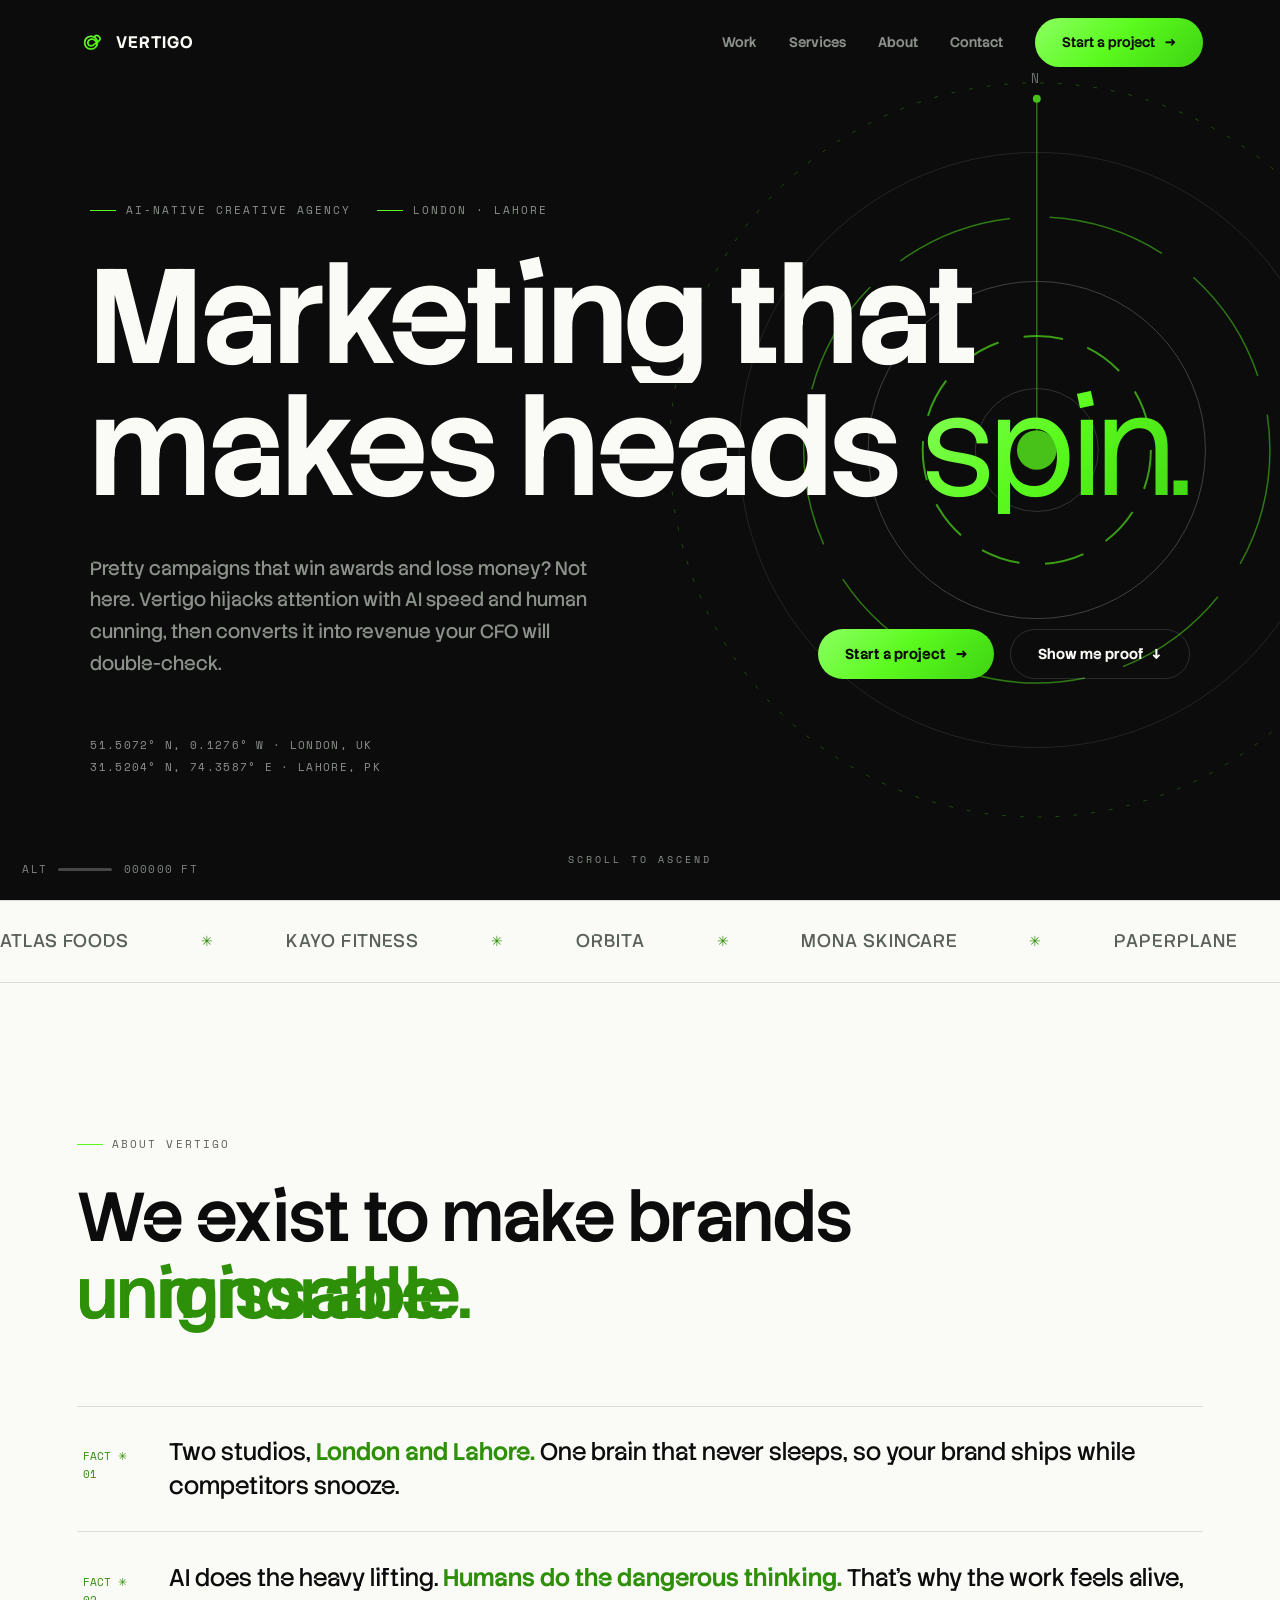
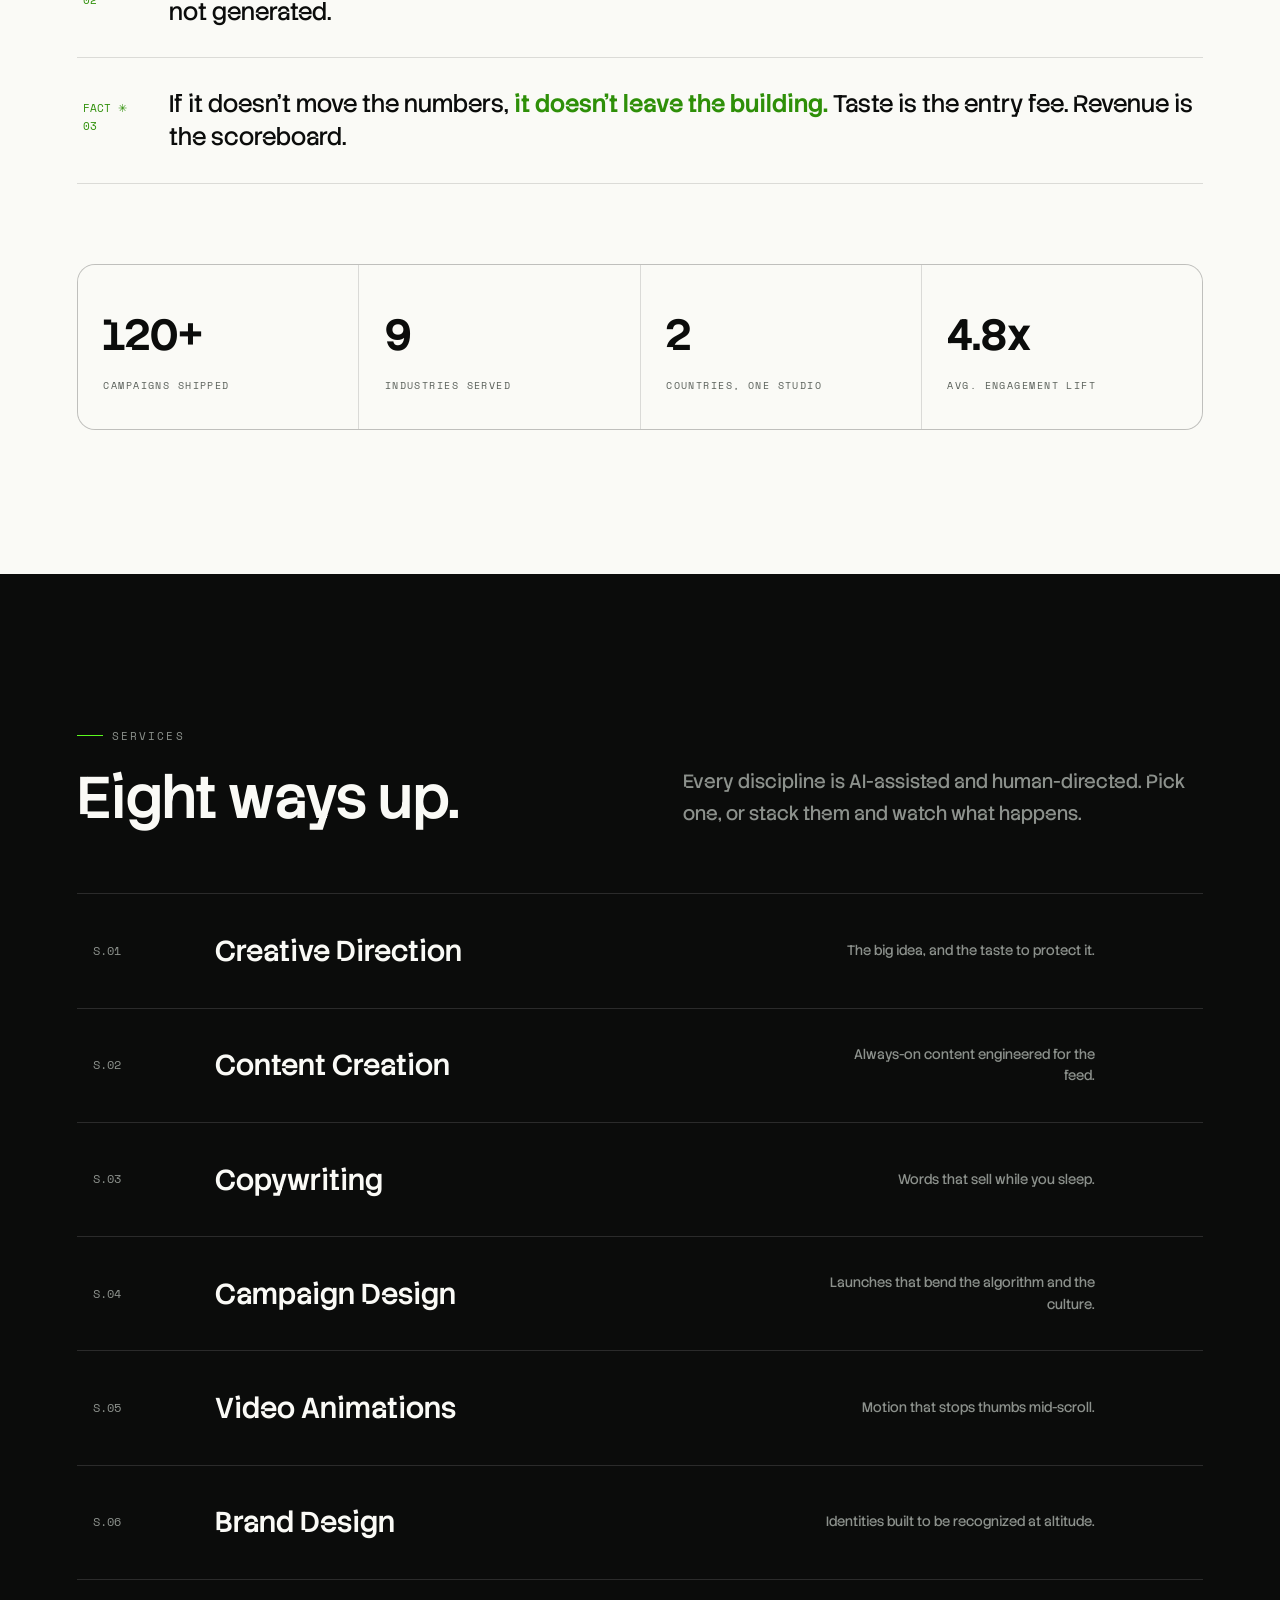
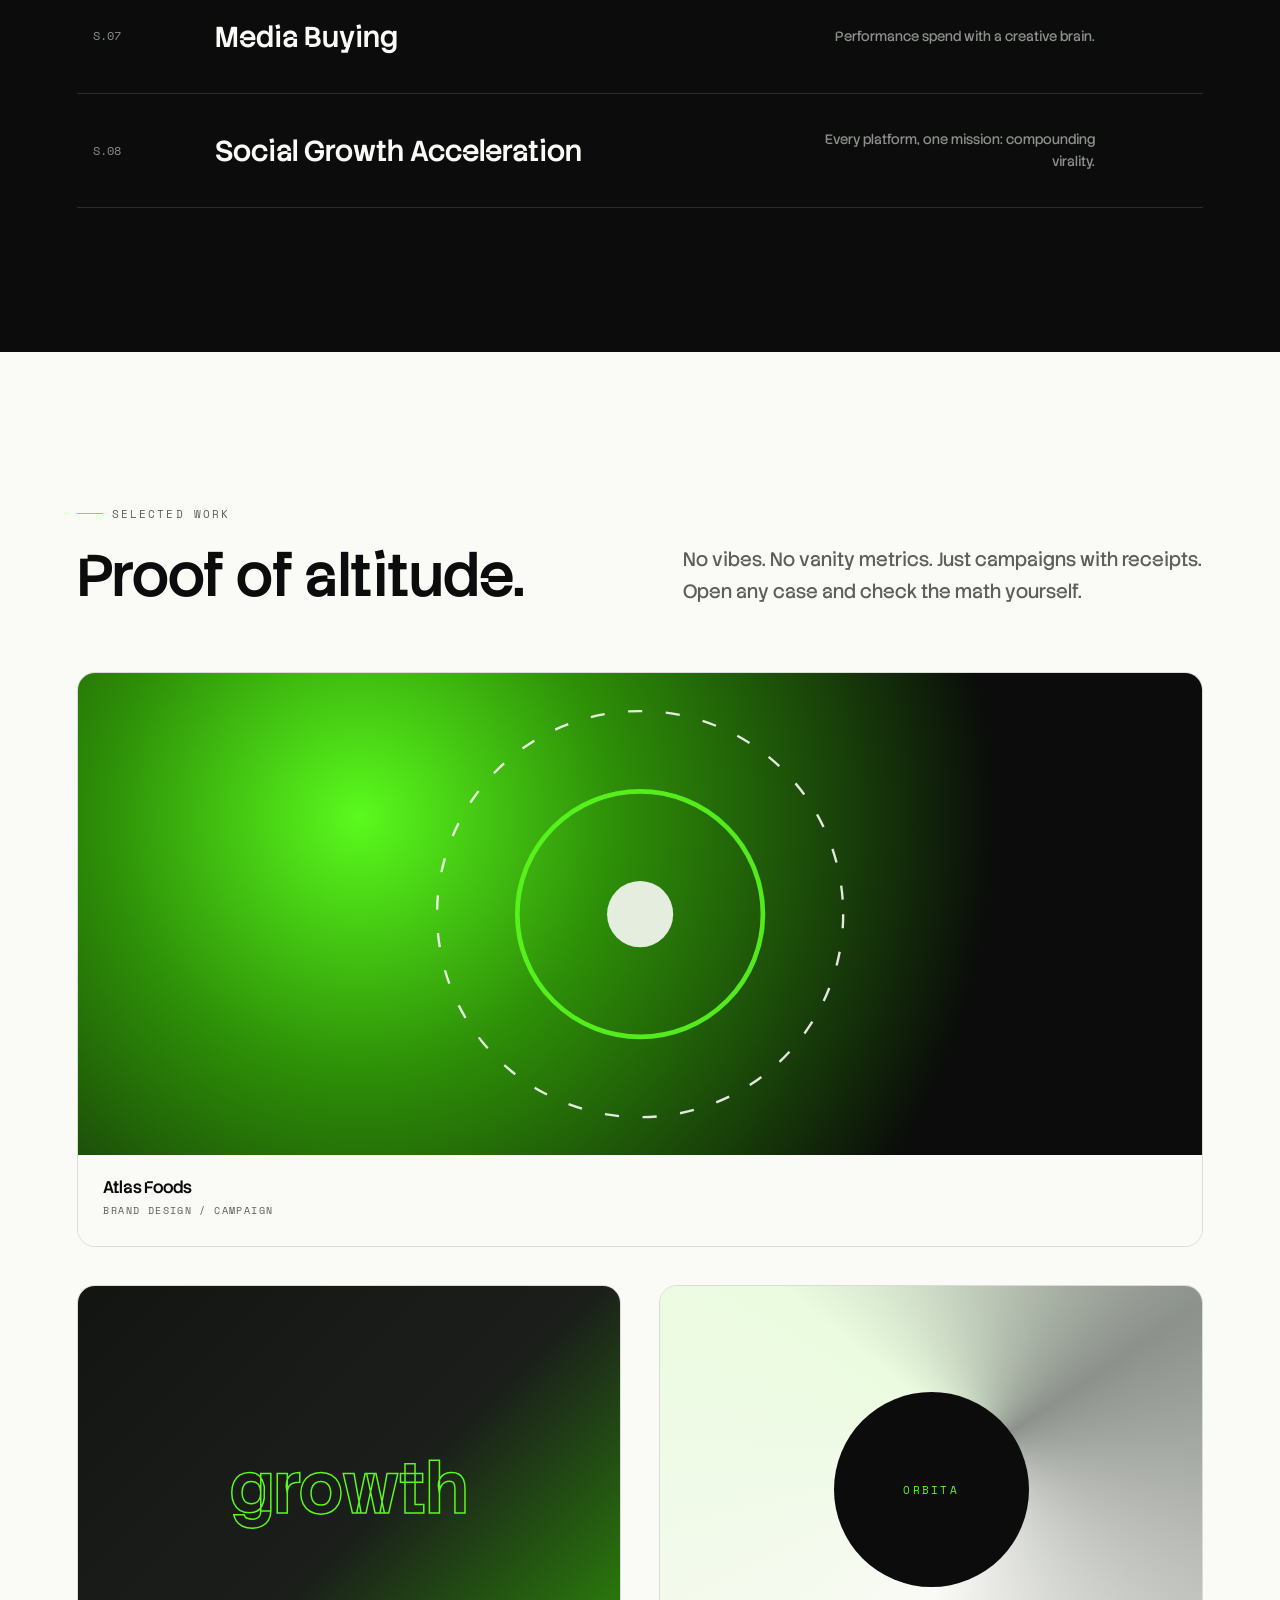
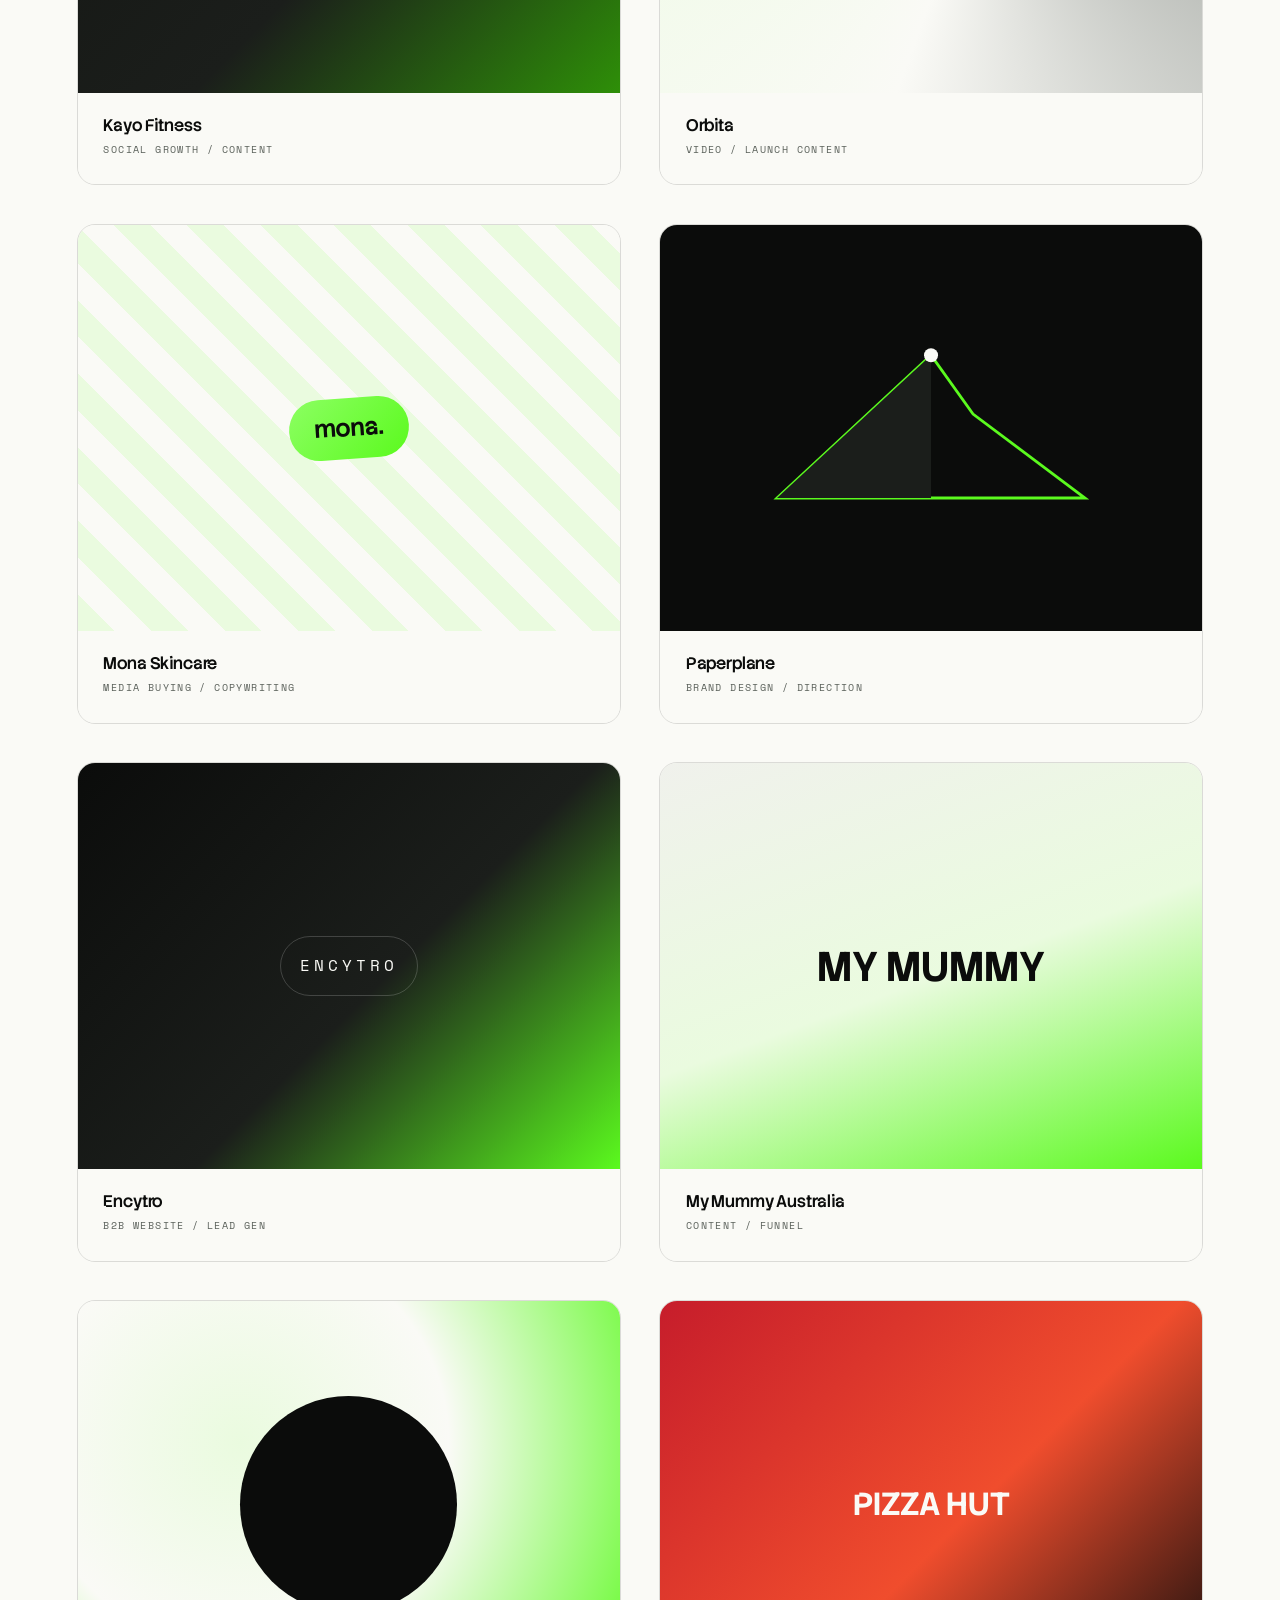
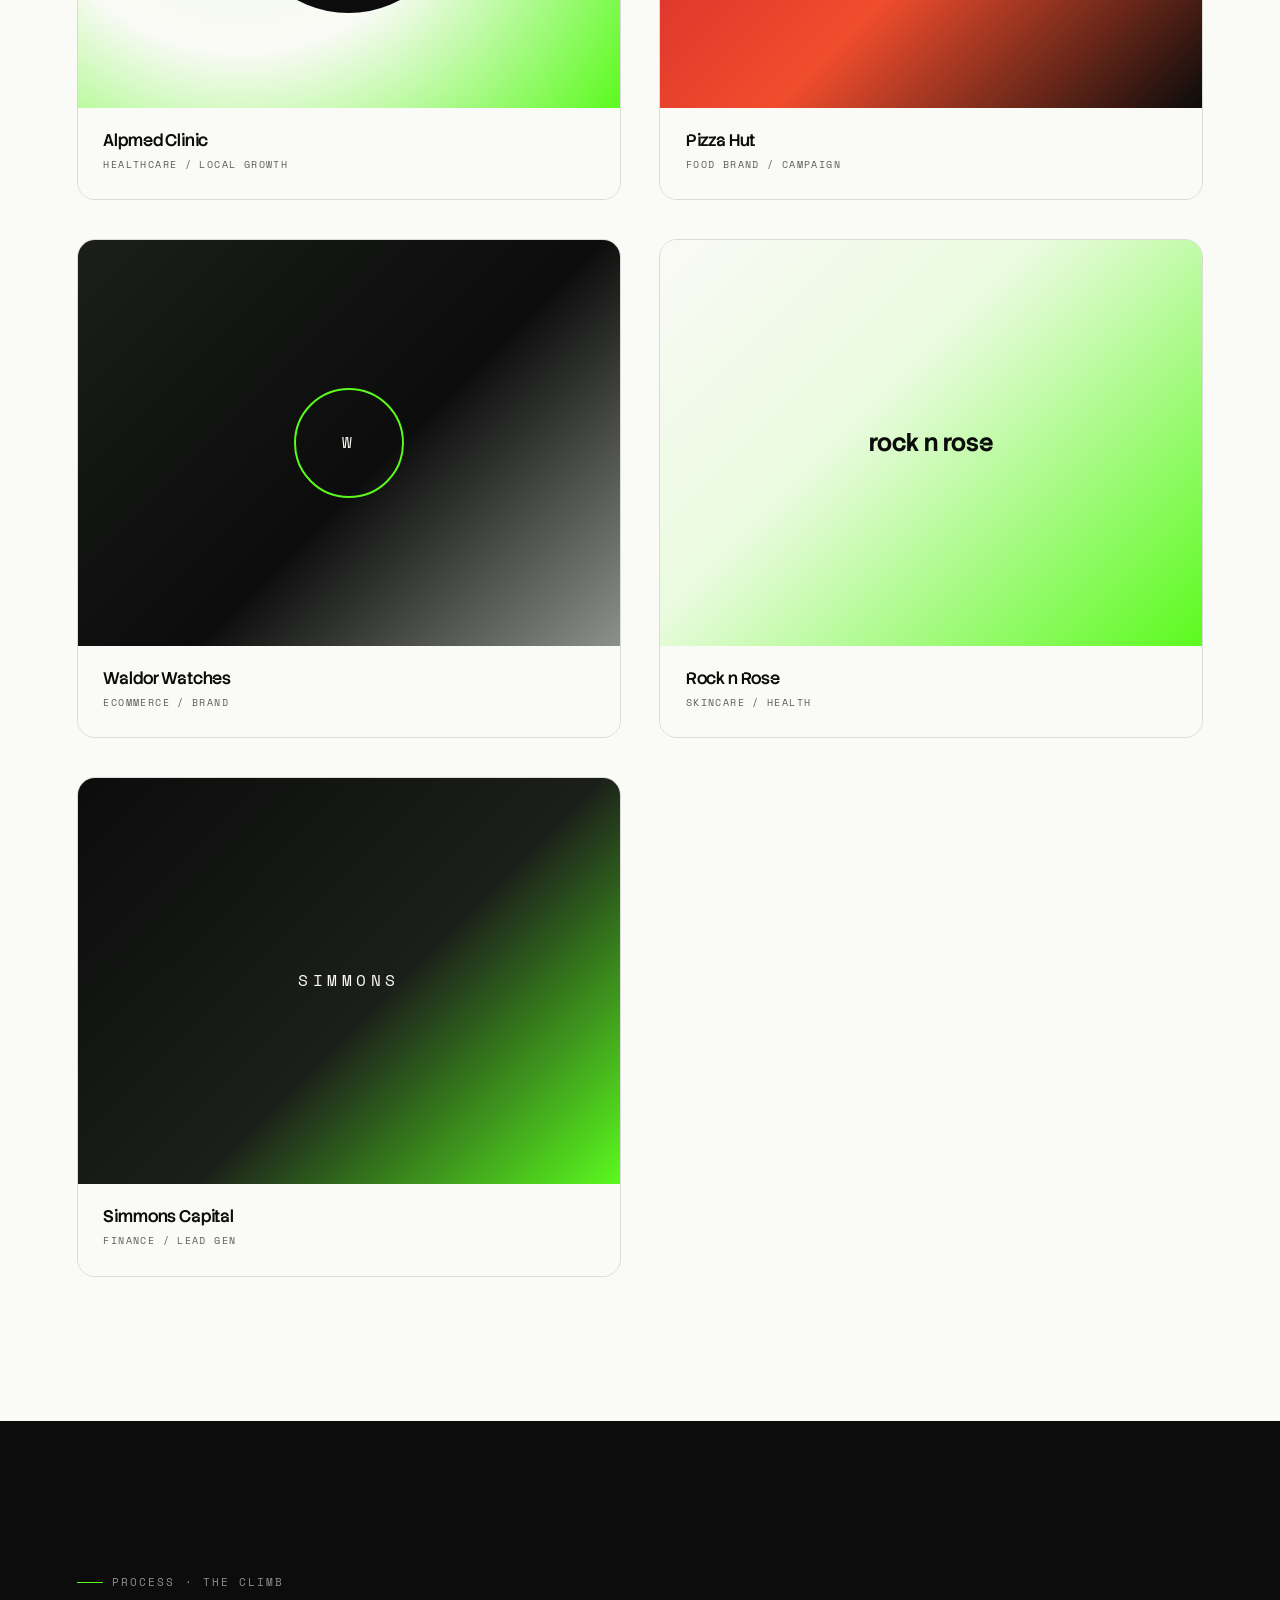
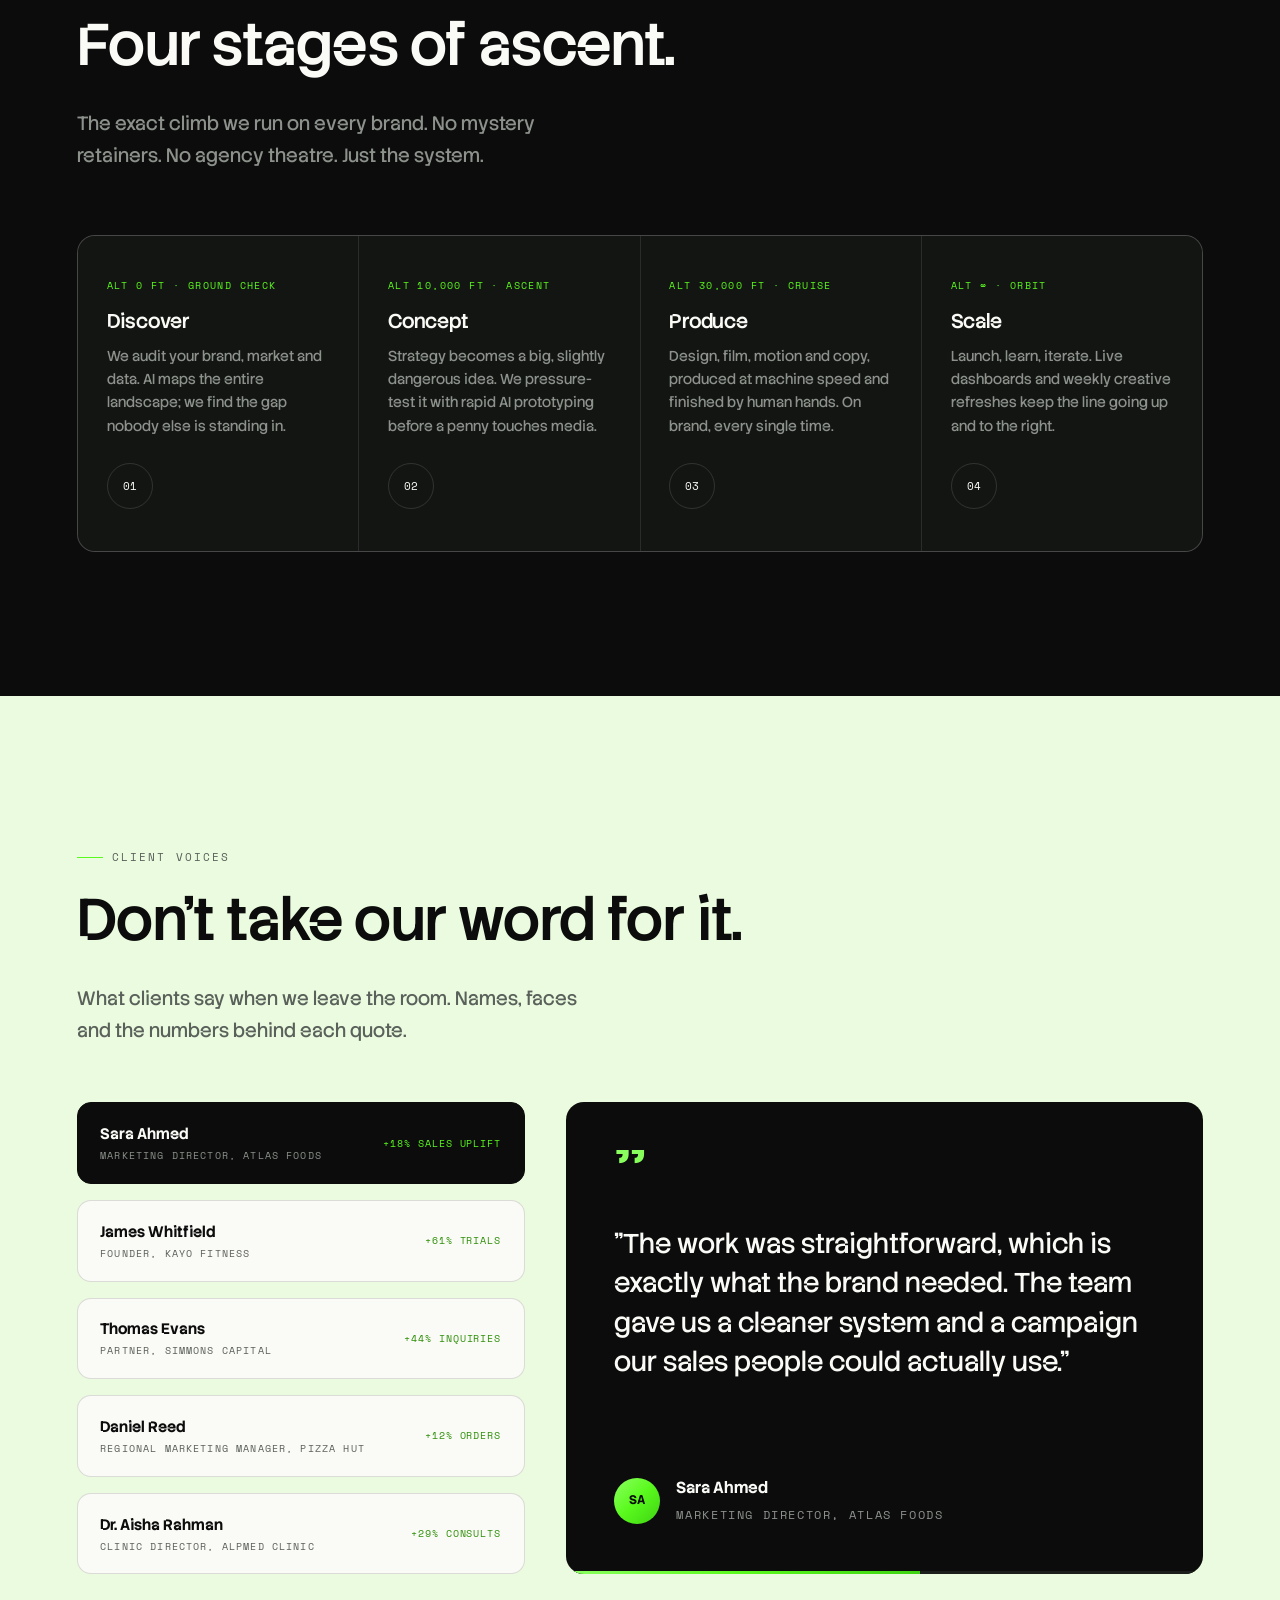
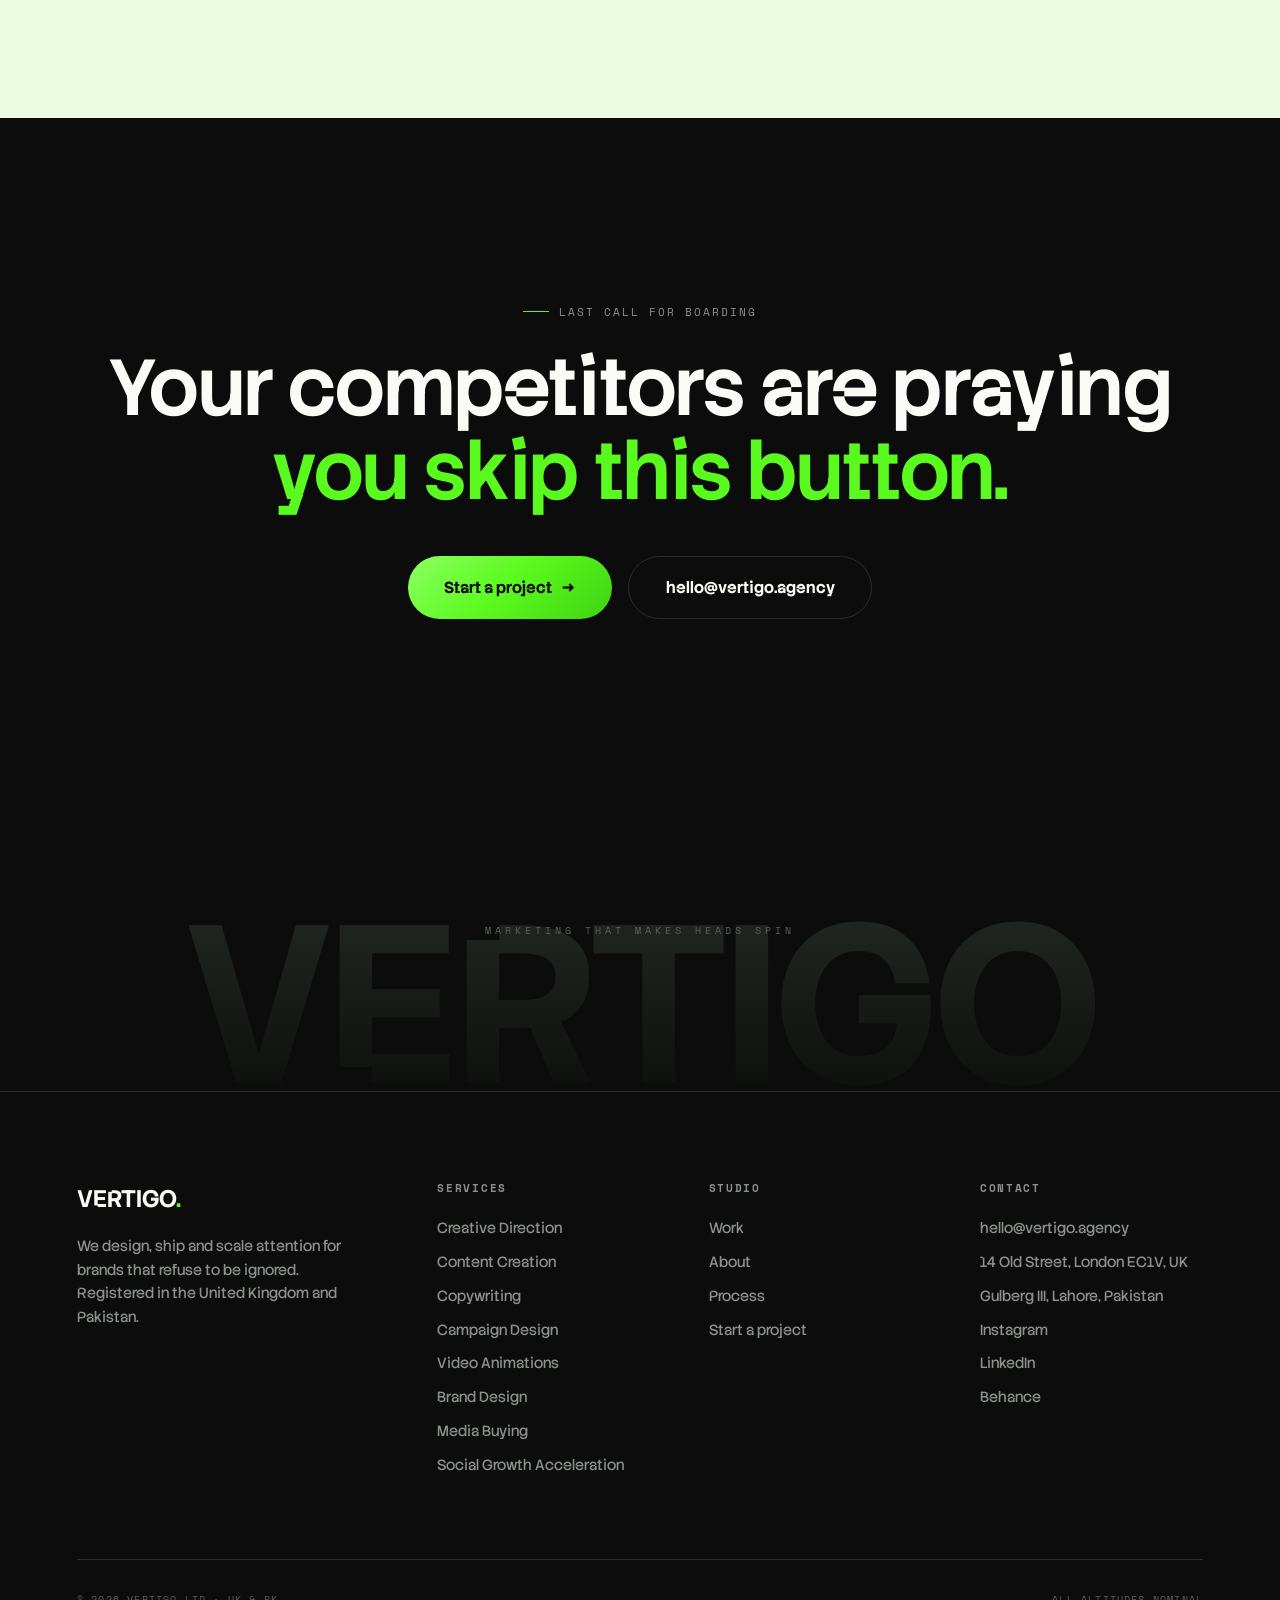
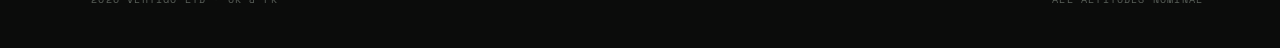
==== commit dec9c227: "Update Vertigo font and logo mark" ====
--- a/index.html
+++ b/index.html
@@ -5,9 +5,10 @@
 <meta name="viewport" content="width=device-width, initial-scale=1.0">
 <title>Vertigo · AI-Native Creative Marketing Agency</title>
 <meta name="description" content="Vertigo is an AI-native creative marketing agency in London and Lahore. Marketing that makes heads spin.">
+<link rel="icon" type="image/png" href="./Logo%20icon.png">
 <link rel="preconnect" href="https://fonts.googleapis.com">
 <link rel="preconnect" href="https://fonts.gstatic.com" crossorigin>
-<link href="https://fonts.googleapis.com/css2?family=Unbounded:wght@300;400;500;600;700;900&family=Manrope:wght@400;500;600;700;800&family=Space+Mono:wght@400;700&display=swap" rel="stylesheet">
+<link href="https://fonts.googleapis.com/css2?family=Stack+Sans+Notch:wght@200..700&family=Space+Mono:wght@400;700&display=swap" rel="stylesheet">
   <link rel="stylesheet" href="./styles.css">
 </head>
 <body>
@@ -18,7 +19,7 @@
 <nav id="nav">
   <div class="nav-in">
     <a href="#/" class="logo" data-route>
-      <svg viewBox="0 0 40 40" fill="none"><circle cx="20" cy="20" r="17" stroke="#5BFA1E" stroke-width="2.5" stroke-dasharray="80 27"/><circle cx="20" cy="20" r="10" stroke="#FAFAF6" stroke-width="2" stroke-dasharray="40 22"/><circle cx="20" cy="20" r="3.5" fill="#5BFA1E"/></svg>
+      <span class="logo-mark" aria-hidden="true"></span>
       VERTIGO
     </a>
     <div class="nav-links" id="navLinks">
--- a/styles.css
+++ b/styles.css
@@ -14,8 +14,8 @@
   --grad:linear-gradient(135deg,#8CFF62,#5BFA1E 48%,#3ED312);
   --line-d:rgba(255,255,255,.13);
   --line-l:rgba(11,12,11,.13);
-  --disp:'Unbounded',sans-serif;
-  --body:'Manrope',sans-serif;
+  --disp:'Stack Sans Notch',sans-serif;
+  --body:'Stack Sans Notch',sans-serif;
   --mono:'Space Mono',monospace;
   --ease:cubic-bezier(.22,1,.36,1);
   --rad:18px;
@@ -77,8 +77,8 @@
 nav.scrolled{background:#000;backdrop-filter:none;border-color:rgba(255,255,255,.08);box-shadow:0 10px 28px rgba(0,0,0,.28)}
 .nav-in{max-width:1280px;margin:0 auto;padding:1.1rem 6vw;display:flex;align-items:center;justify-content:space-between;gap:1rem}
 .logo{font-family:var(--disp);font-weight:700;font-size:1.05rem;letter-spacing:.06em;display:flex;align-items:center;gap:.55rem}
-.logo svg{width:26px;height:26px;animation:logospin 9s linear infinite}
-.logo:hover svg{animation-duration:1.6s}
+.logo-mark{width:30px;height:30px;display:block;flex:0 0 auto;background:var(--grad);-webkit-mask:url("./Logo%20icon.png") center/contain no-repeat;mask:url("./Logo%20icon.png") center/contain no-repeat;animation:logospin 9s linear infinite}
+.logo:hover .logo-mark{animation-duration:1.6s}
 @keyframes logospin{to{transform:rotate(360deg)}}
 .nav-links{display:flex;align-items:center;gap:2rem}
 .nav-links a{font-size:.86rem;font-weight:600;color:var(--grey);transition:color .25s;position:relative}
@@ -240,13 +240,13 @@
 .v-item{text-align:left;border:1px solid var(--line-l);border-radius:14px;padding:1.3rem 1.4rem;transition:.3s var(--ease);display:flex;justify-content:space-between;align-items:center;gap:1rem;background:var(--paper)}
 .v-item:hover{transform:translateX(6px)}
 .v-item.on{background:var(--ink);color:var(--paper);border-color:var(--ink)}
-.v-item .nm{font-weight:800;font-size:.95rem}
+.v-item .nm{font-weight:700;font-size:.95rem}
 .v-item .rl{font-family:var(--mono);font-size:.6rem;letter-spacing:.12em;text-transform:uppercase;color:var(--grey-d);margin-top:.25rem}
 .v-item.on .rl{color:var(--grey)}
 .v-item .res{font-family:var(--mono);font-size:.62rem;letter-spacing:.1em;color:var(--green-deep);white-space:nowrap}
 .v-item.on .res{color:var(--green)}
 .v-card{background:var(--ink);color:var(--paper);border-radius:var(--rad);padding:3rem;display:flex;flex-direction:column;position:relative;overflow:hidden}
-.v-card .qm{font-family:var(--disp);font-weight:900;font-size:5rem;line-height:.6;background:var(--grad);-webkit-background-clip:text;background-clip:text;color:transparent}
+.v-card .qm{font-family:var(--disp);font-weight:700;font-size:5rem;line-height:.6;background:var(--grad);-webkit-background-clip:text;background-clip:text;color:transparent}
 .v-card blockquote{font-family:var(--disp);font-weight:400;font-size:clamp(1.15rem,2.2vw,1.7rem);line-height:1.45;margin:1.6rem 0 2rem;flex:1;opacity:1;transition:opacity .3s,transform .3s}
 .v-card.swap blockquote,.v-card.swap .v-who{opacity:0;transform:translateY(10px)}
 .v-who{display:flex;align-items:center;gap:1rem;transition:opacity .3s,transform .3s}
@@ -262,7 +262,7 @@
 
 /* ============ GIANT TEXT ============ */
 .giant{background:var(--ink);overflow:hidden;padding:7rem 0 0;position:relative}
-.giant .gt{display:block;text-align:center;font-family:var(--disp);font-weight:800;font-size:clamp(4rem,17.5vw,17rem);line-height:.82;letter-spacing:-.02em;white-space:nowrap;background:linear-gradient(180deg,#222622 0%,#161916 55%,#0E100E 100%);-webkit-background-clip:text;background-clip:text;color:transparent;user-select:none;transition:transform .2s linear;transform:translateY(6%)}
+.giant .gt{display:block;text-align:center;font-family:var(--disp);font-weight:700;font-size:clamp(4rem,17.5vw,17rem);line-height:.82;letter-spacing:-.02em;white-space:nowrap;background:linear-gradient(180deg,#222622 0%,#161916 55%,#0E100E 100%);-webkit-background-clip:text;background-clip:text;color:transparent;user-select:none;transition:transform .2s linear;transform:translateY(6%)}
 .giant:hover .gt{background:linear-gradient(180deg,#2A2F29 0%,#1A1E19 50%,#101310 100%);-webkit-background-clip:text;background-clip:text}
 .giant .gt-tag{position:absolute;left:50%;top:46%;transform:translate(-50%,-50%);font-family:var(--mono);font-size:.62rem;letter-spacing:.4em;color:var(--grey-d);pointer-events:none}
 
@@ -284,7 +284,7 @@
 
 /* service detail */
 .svc-hero{min-height:72svh;display:flex;flex-direction:column;justify-content:flex-end;padding:9rem 0 5rem;position:relative;overflow:hidden}
-.svc-hero .big-idx{position:absolute;top:14%;right:4vw;font-family:var(--disp);font-weight:900;font-size:clamp(7rem,22vw,19rem);color:transparent;-webkit-text-stroke:1px var(--line-d);line-height:1;pointer-events:none}
+.svc-hero .big-idx{position:absolute;top:14%;right:4vw;font-family:var(--disp);font-weight:700;font-size:clamp(7rem,22vw,19rem);color:transparent;-webkit-text-stroke:1px var(--line-d);line-height:1;pointer-events:none}
 .svc-detail-grid{display:grid;grid-template-columns:1.1fr .9fr;gap:5rem}
 .deliv{border-top:1px solid var(--line-l)}
 .deliv li{list-style:none;display:flex;align-items:center;gap:1.2rem;padding:1.15rem .4rem;border-bottom:1px solid var(--line-l);font-weight:600;transition:padding-left .3s var(--ease)}
@@ -320,7 +320,7 @@
 .pick:hover{border-color:var(--green);transform:translateY(-2px)}
 .pick.sel{background:var(--grad);border-color:transparent;color:var(--ink)}
 .pick.sel .pk-sub{color:rgba(11,12,11,.65)}
-.pick.sel::after{content:'✓';position:absolute;top:.8rem;right:1rem;font-weight:800}
+.pick.sel::after{content:'✓';position:absolute;top:.8rem;right:1rem;font-weight:700}
 .fld{margin-bottom:1.6rem}
 .fld label{display:block;font-family:var(--mono);font-size:.64rem;letter-spacing:.14em;text-transform:uppercase;color:var(--grey);margin-bottom:.6rem}
 .fld input,.fld select,.fld textarea{width:100%;background:var(--ink-2);border:1px solid var(--line-d);border-radius:12px;color:var(--paper);padding:1rem 1.1rem;transition:border-color .3s;outline:none}
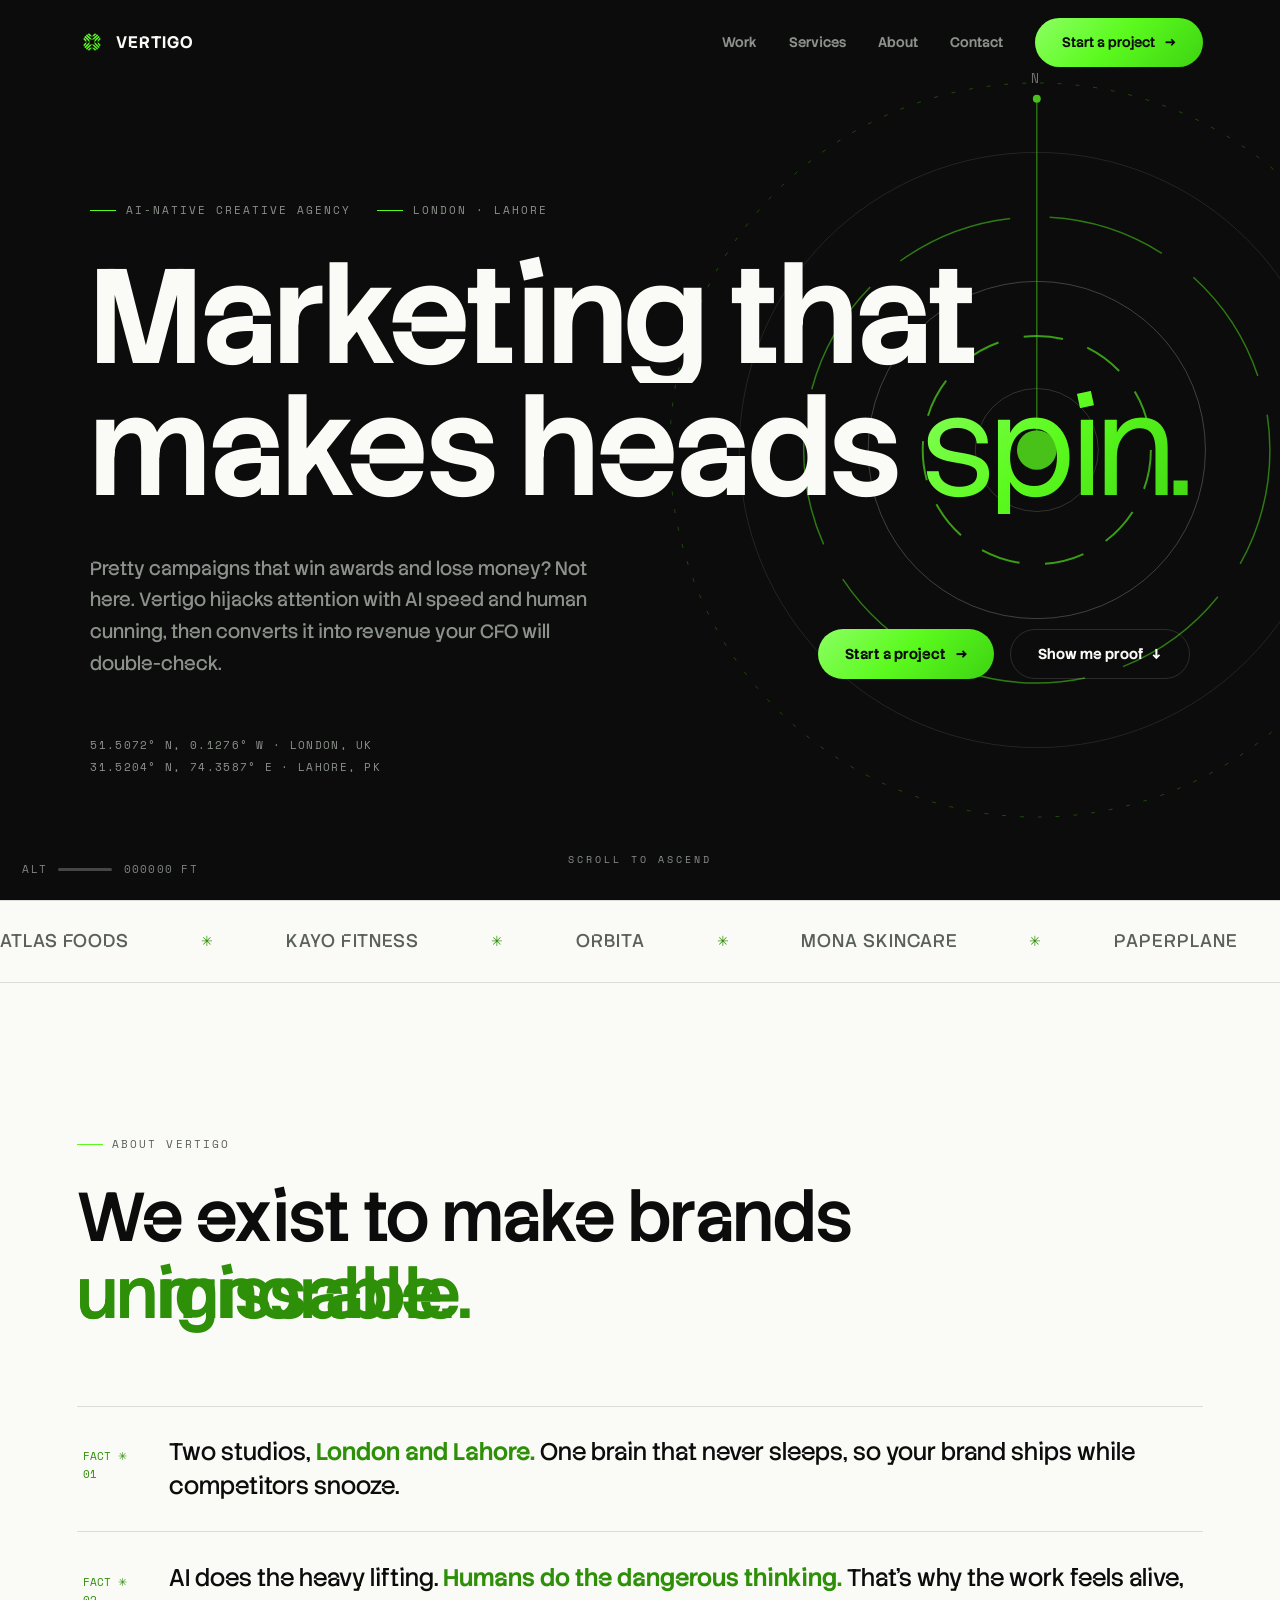
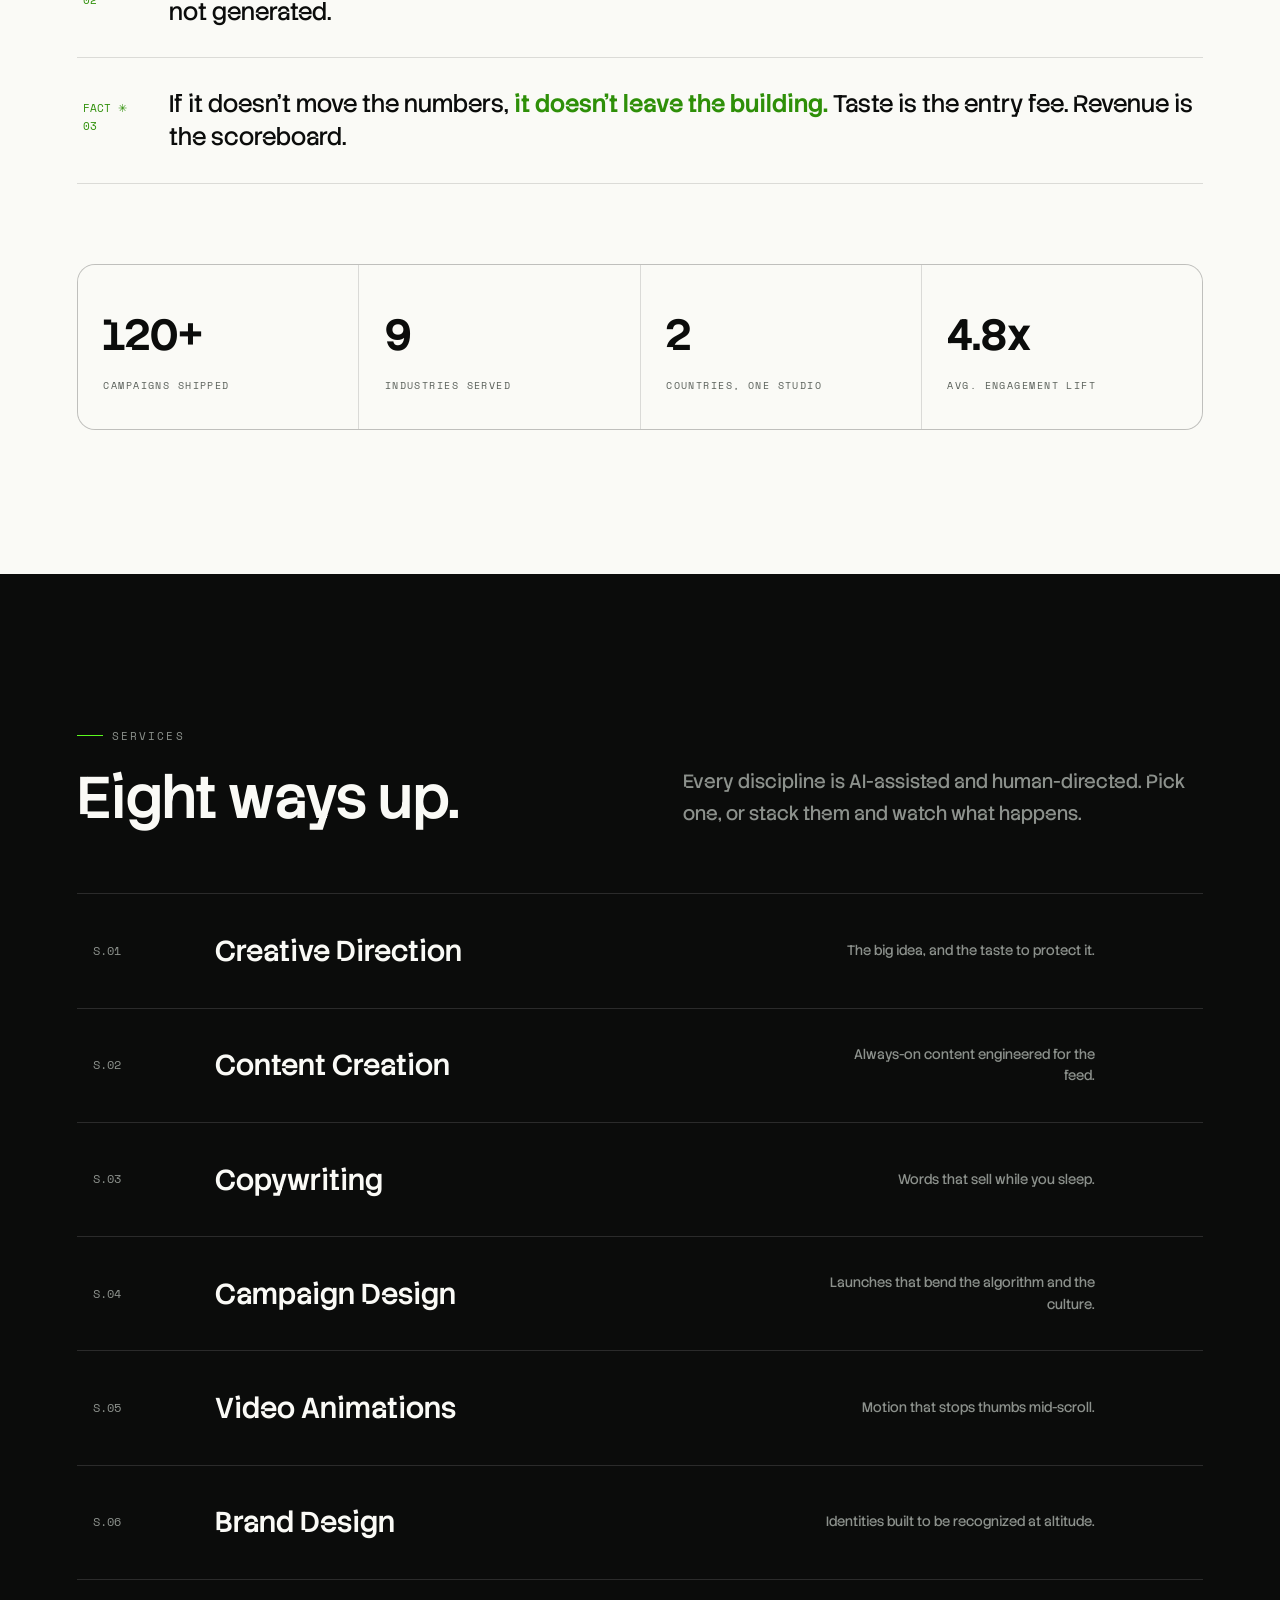
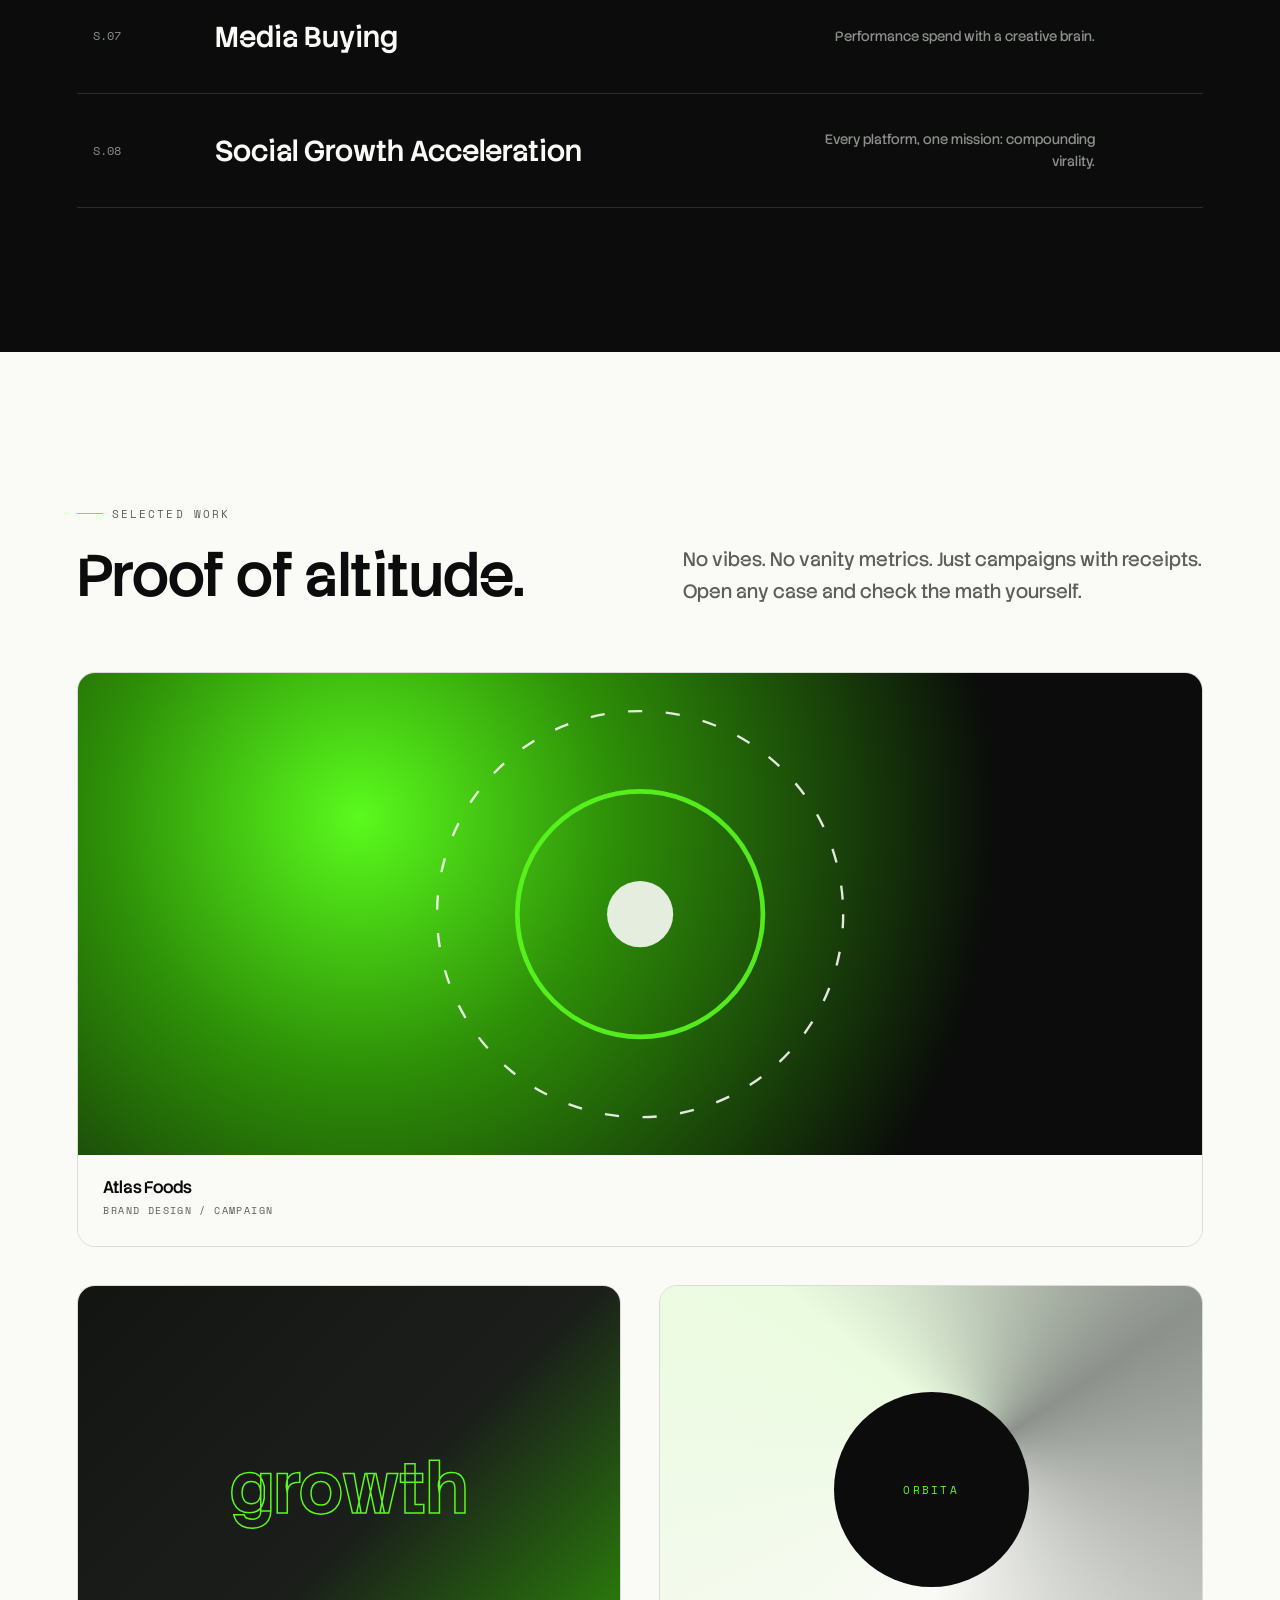
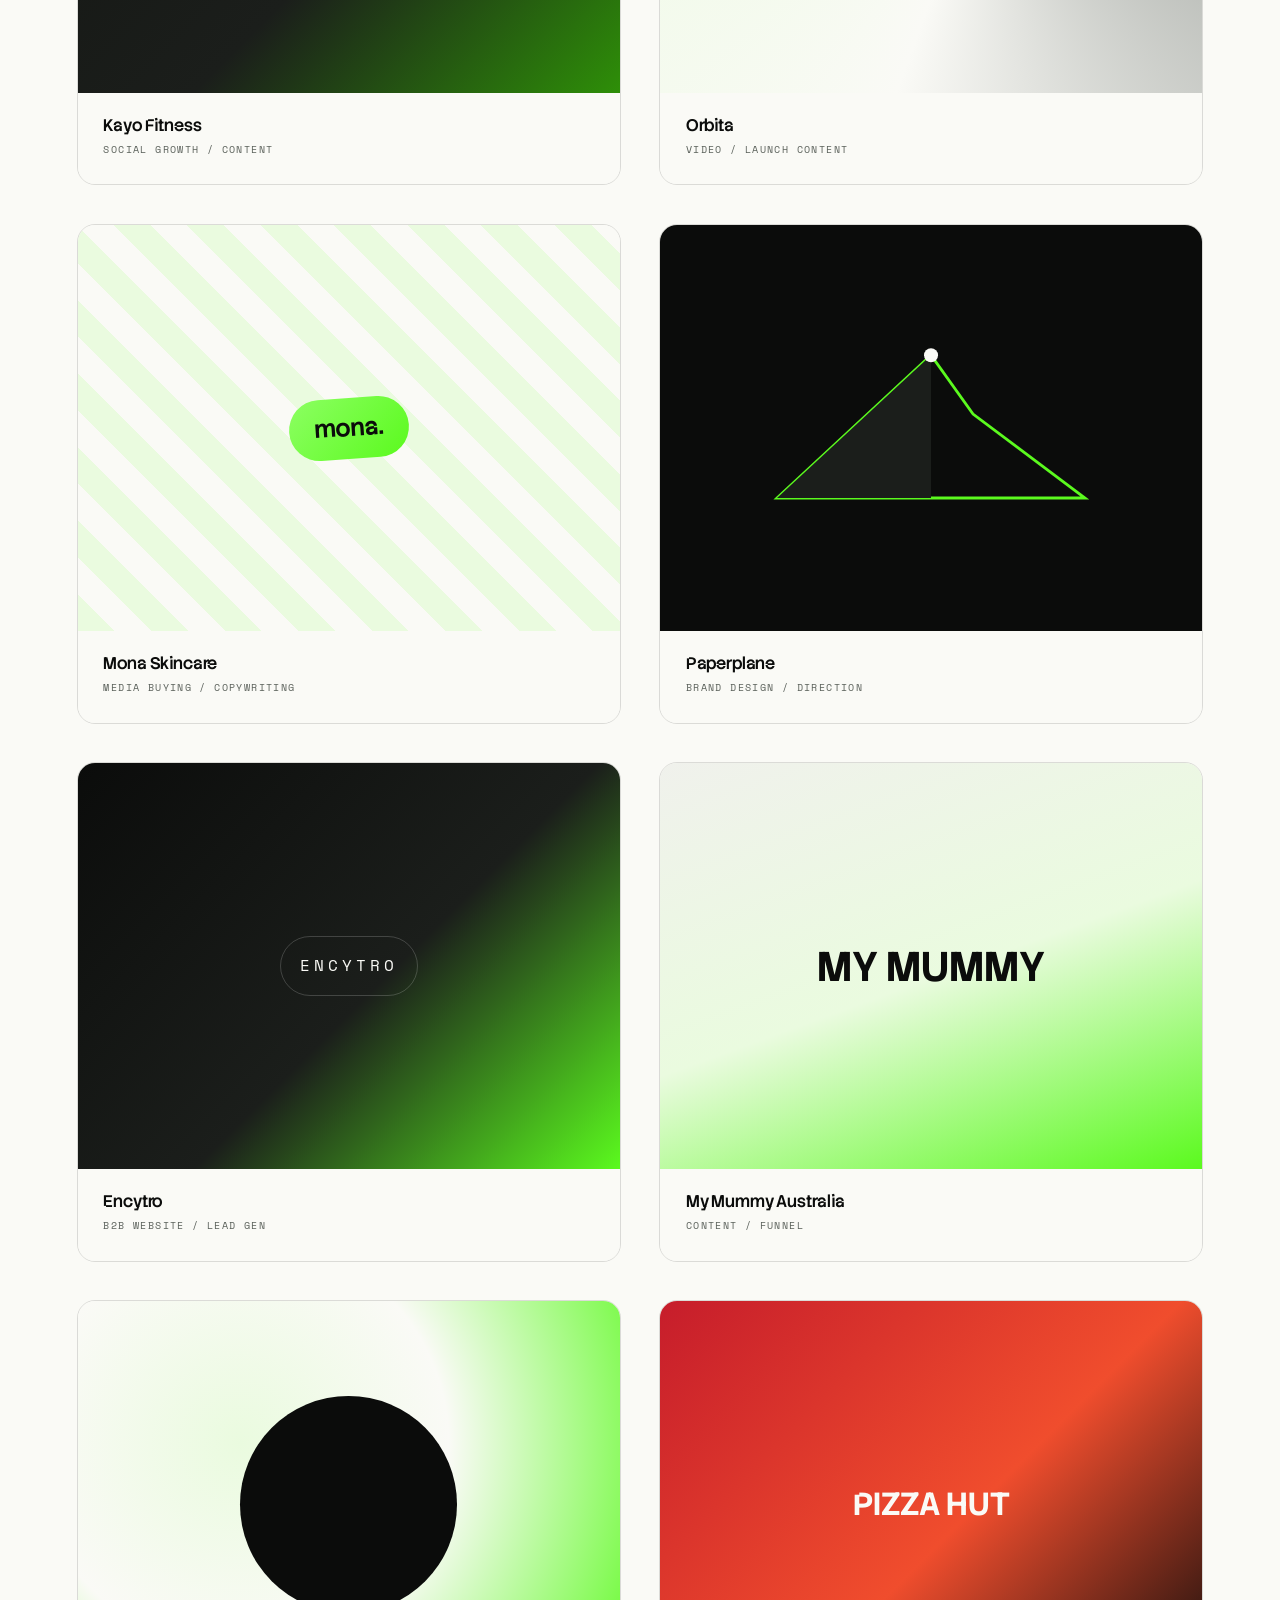
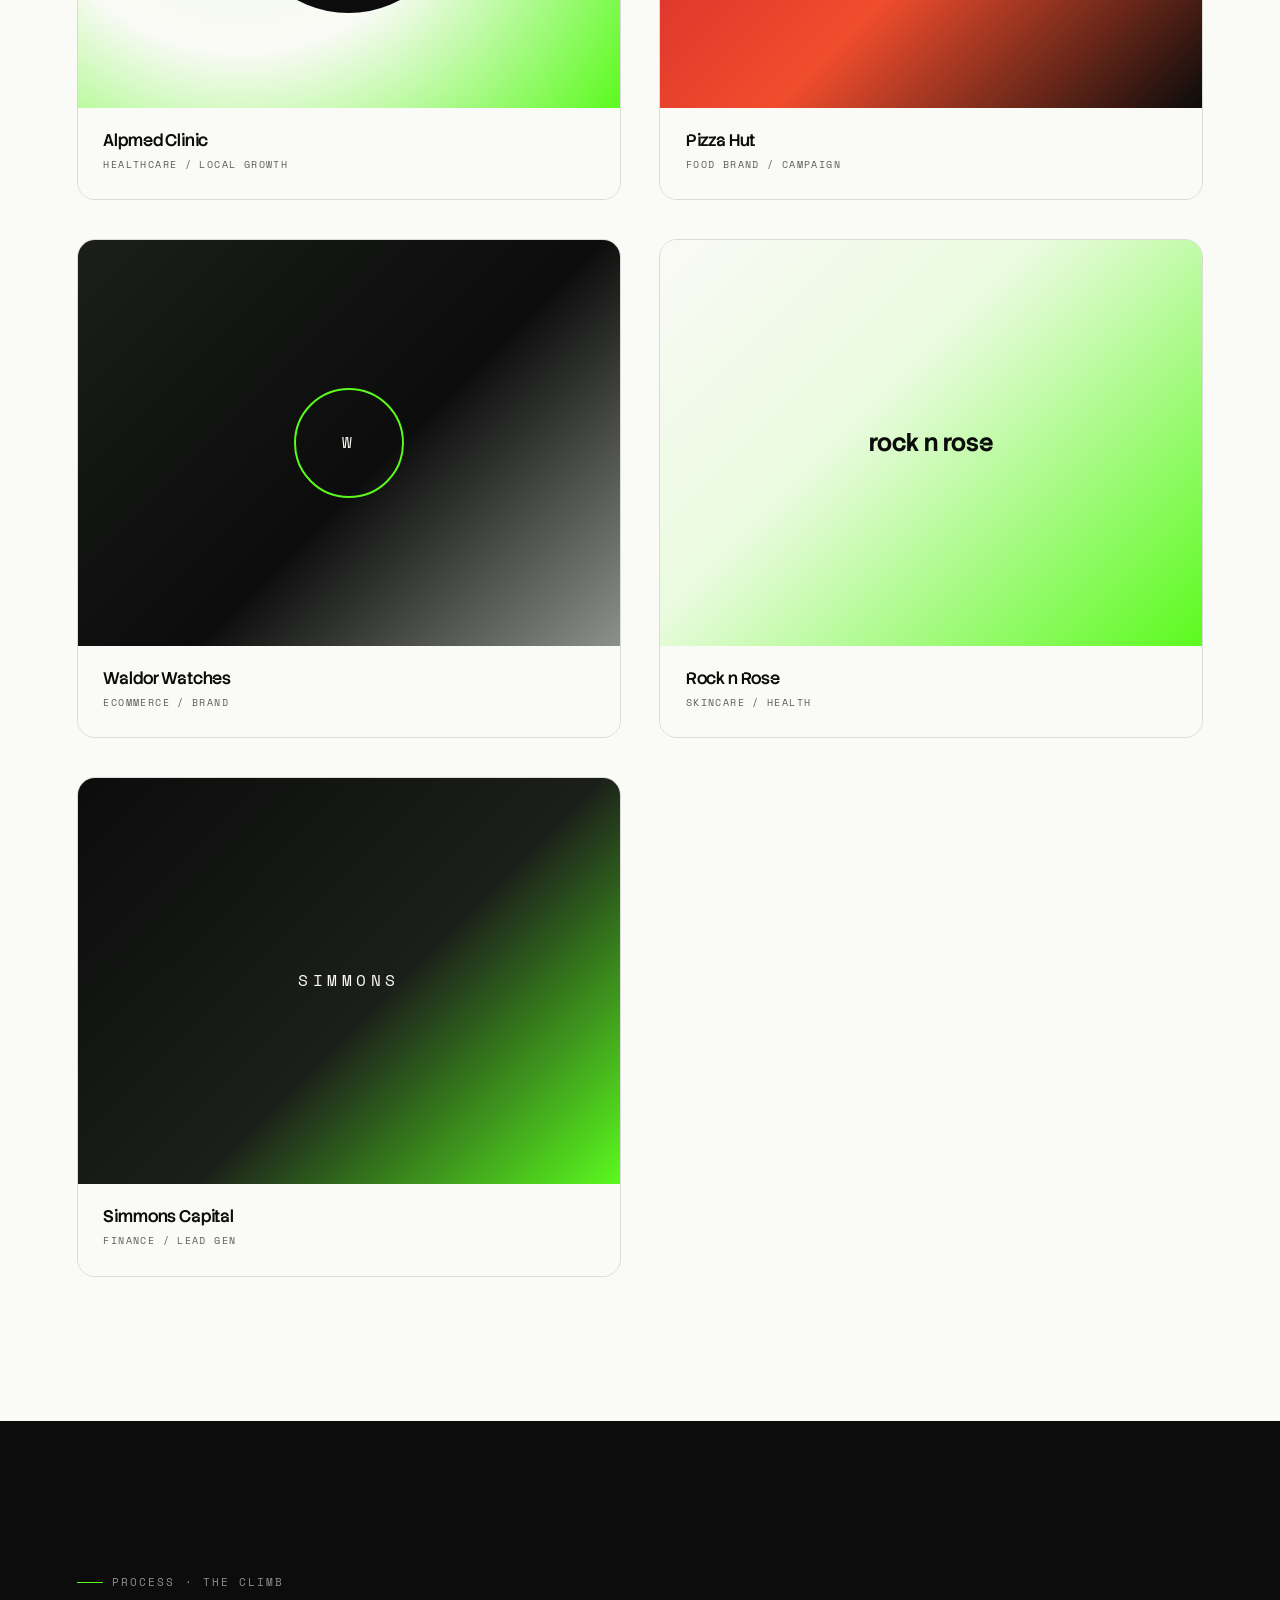
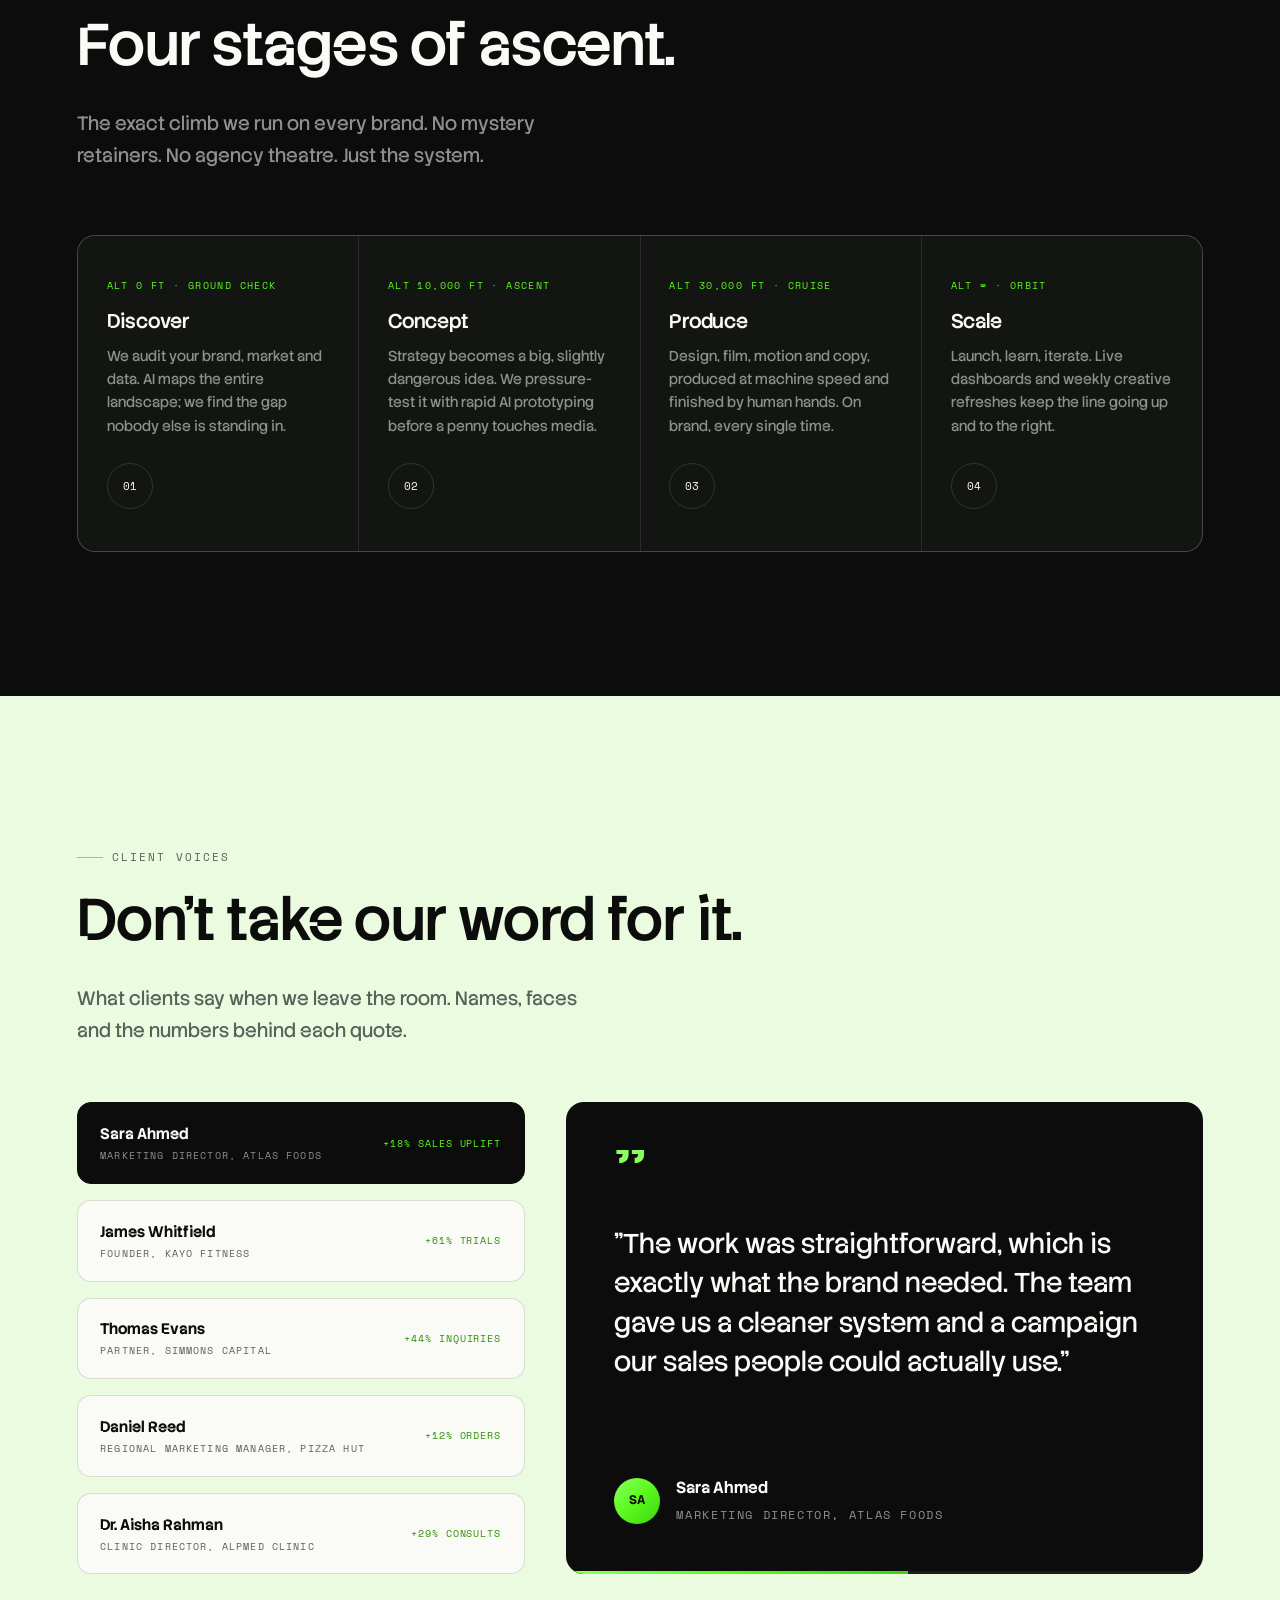
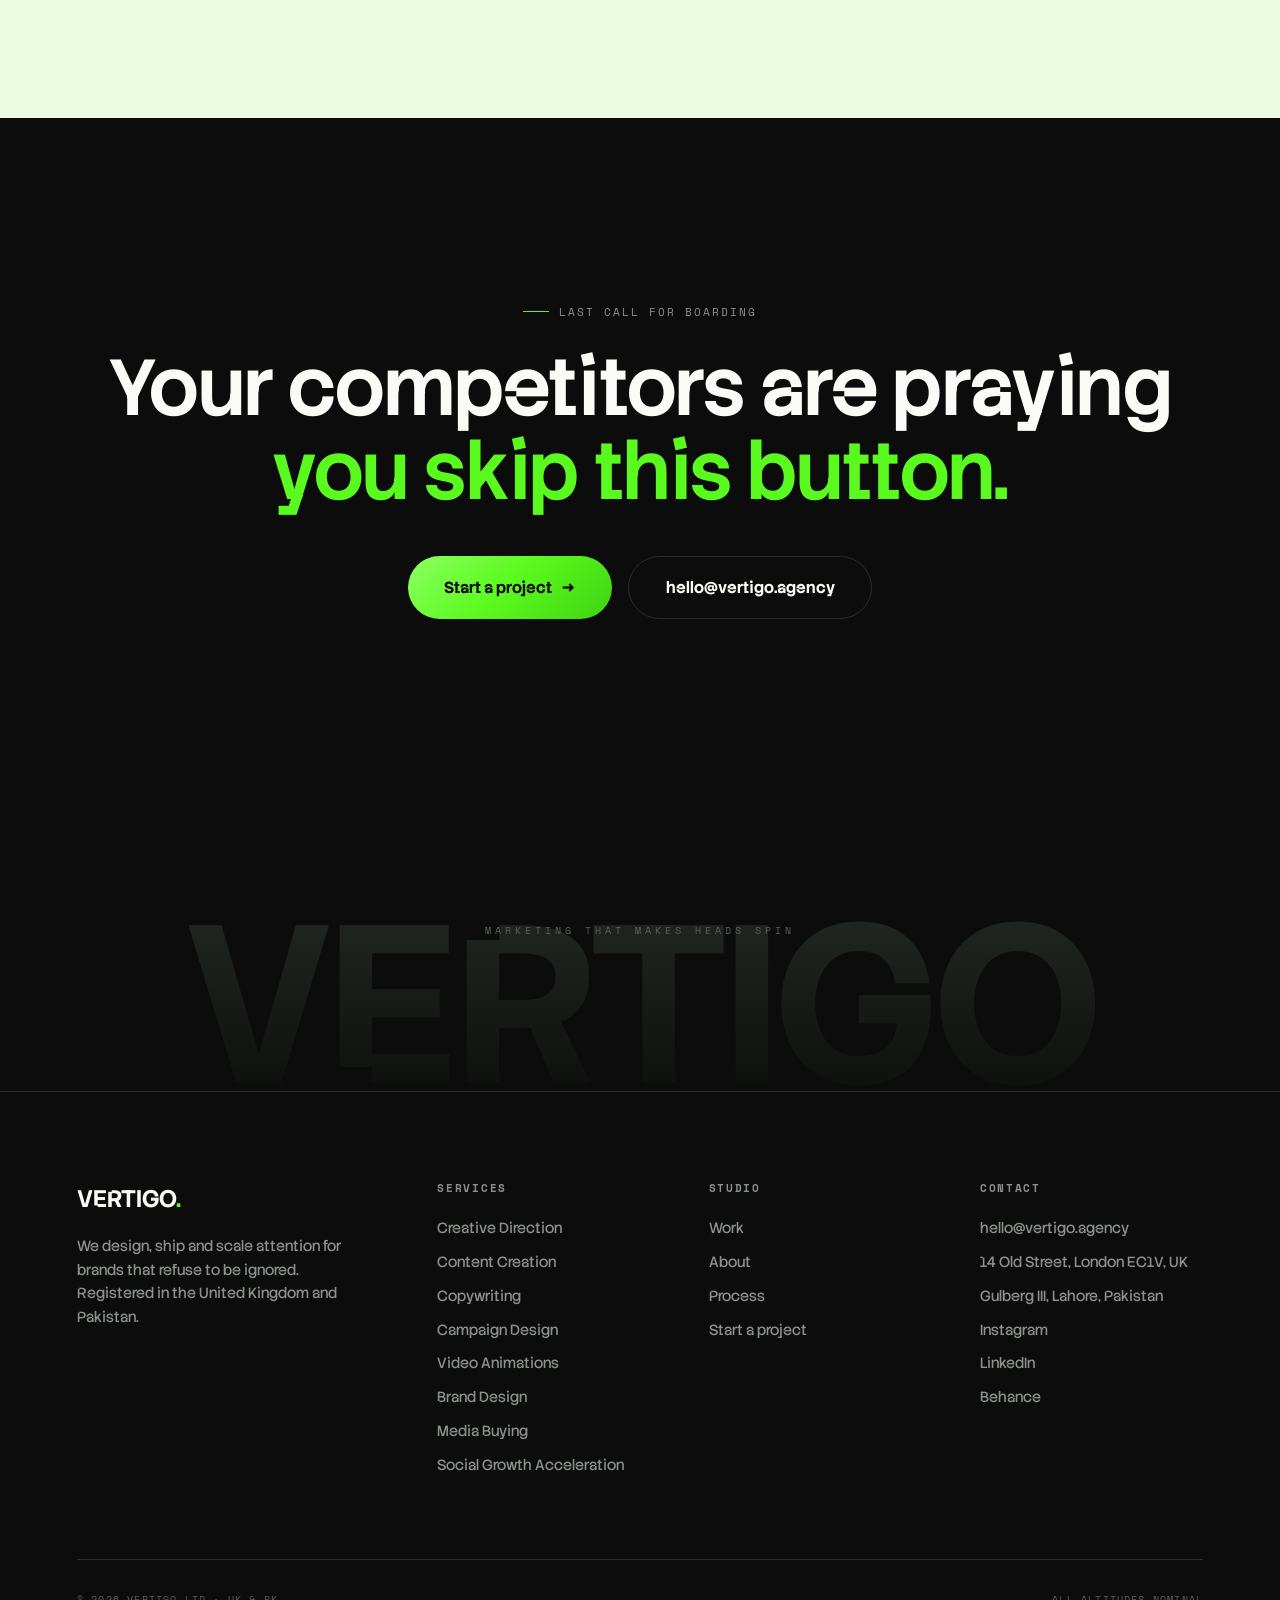
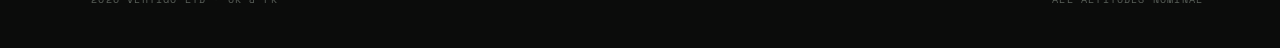
==== commit 2ce0fb4d: "Use new Vertigo logo mark" ====
--- a/index.html
+++ b/index.html
@@ -5,7 +5,7 @@
 <meta name="viewport" content="width=device-width, initial-scale=1.0">
 <title>Vertigo · AI-Native Creative Marketing Agency</title>
 <meta name="description" content="Vertigo is an AI-native creative marketing agency in London and Lahore. Marketing that makes heads spin.">
-<link rel="icon" type="image/png" href="./Logo%20icon.png">
+<link rel="icon" type="image/png" href="./Logo%20new%201.png">
 <link rel="preconnect" href="https://fonts.googleapis.com">
 <link rel="preconnect" href="https://fonts.gstatic.com" crossorigin>
 <link href="https://fonts.googleapis.com/css2?family=Stack+Sans+Notch:wght@200..700&family=Space+Mono:wght@400;700&display=swap" rel="stylesheet">
--- a/styles.css
+++ b/styles.css
@@ -77,7 +77,7 @@
 nav.scrolled{background:#000;backdrop-filter:none;border-color:rgba(255,255,255,.08);box-shadow:0 10px 28px rgba(0,0,0,.28)}
 .nav-in{max-width:1280px;margin:0 auto;padding:1.1rem 6vw;display:flex;align-items:center;justify-content:space-between;gap:1rem}
 .logo{font-family:var(--disp);font-weight:700;font-size:1.05rem;letter-spacing:.06em;display:flex;align-items:center;gap:.55rem}
-.logo-mark{width:30px;height:30px;display:block;flex:0 0 auto;background:var(--grad);-webkit-mask:url("./Logo%20icon.png") center/contain no-repeat;mask:url("./Logo%20icon.png") center/contain no-repeat;animation:logospin 9s linear infinite}
+.logo-mark{width:30px;height:30px;display:block;flex:0 0 auto;background:linear-gradient(135deg,#8CFF62 0%,#5BFA1E 52%,#3ED312 100%);-webkit-mask:url("./Logo%20new%201.png") center/contain no-repeat;mask:url("./Logo%20new%201.png") center/contain no-repeat;animation:logospin 9s linear infinite}
 .logo:hover .logo-mark{animation-duration:1.6s}
 @keyframes logospin{to{transform:rotate(360deg)}}
 .nav-links{display:flex;align-items:center;gap:2rem}
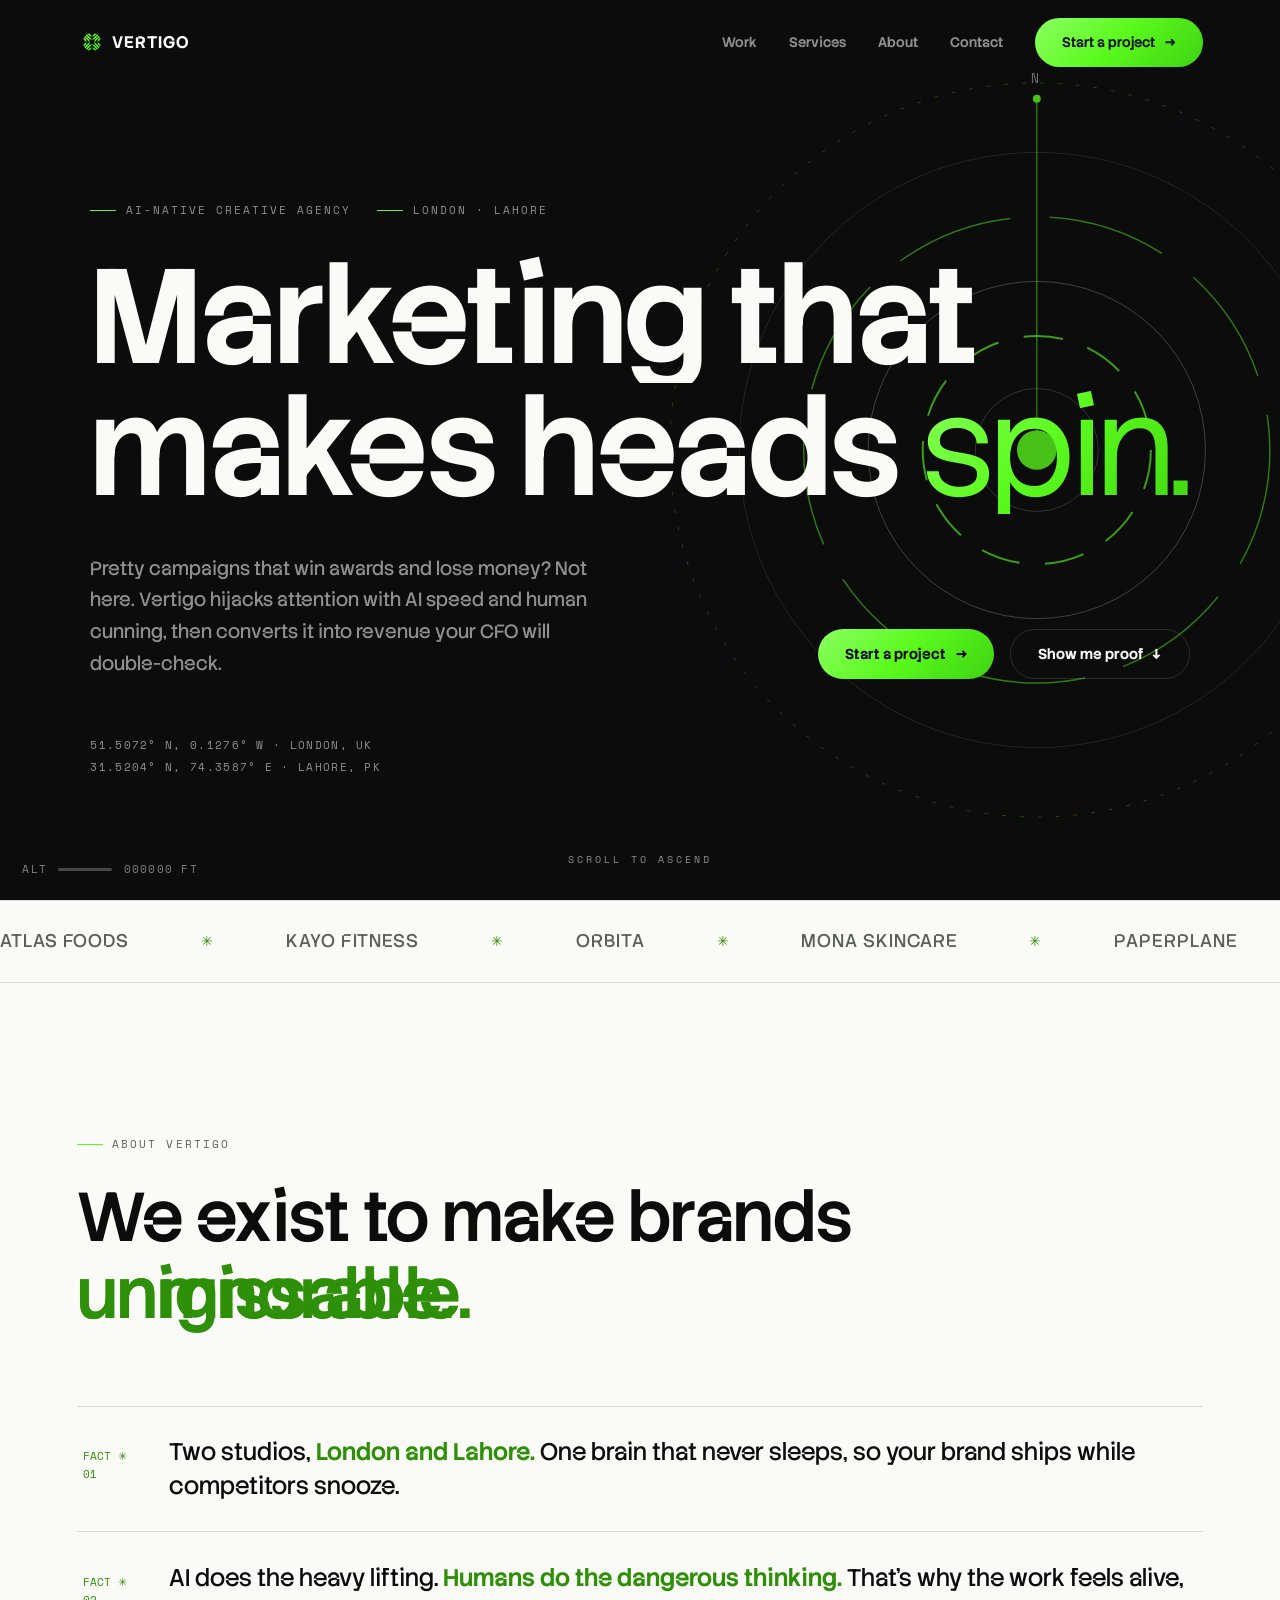
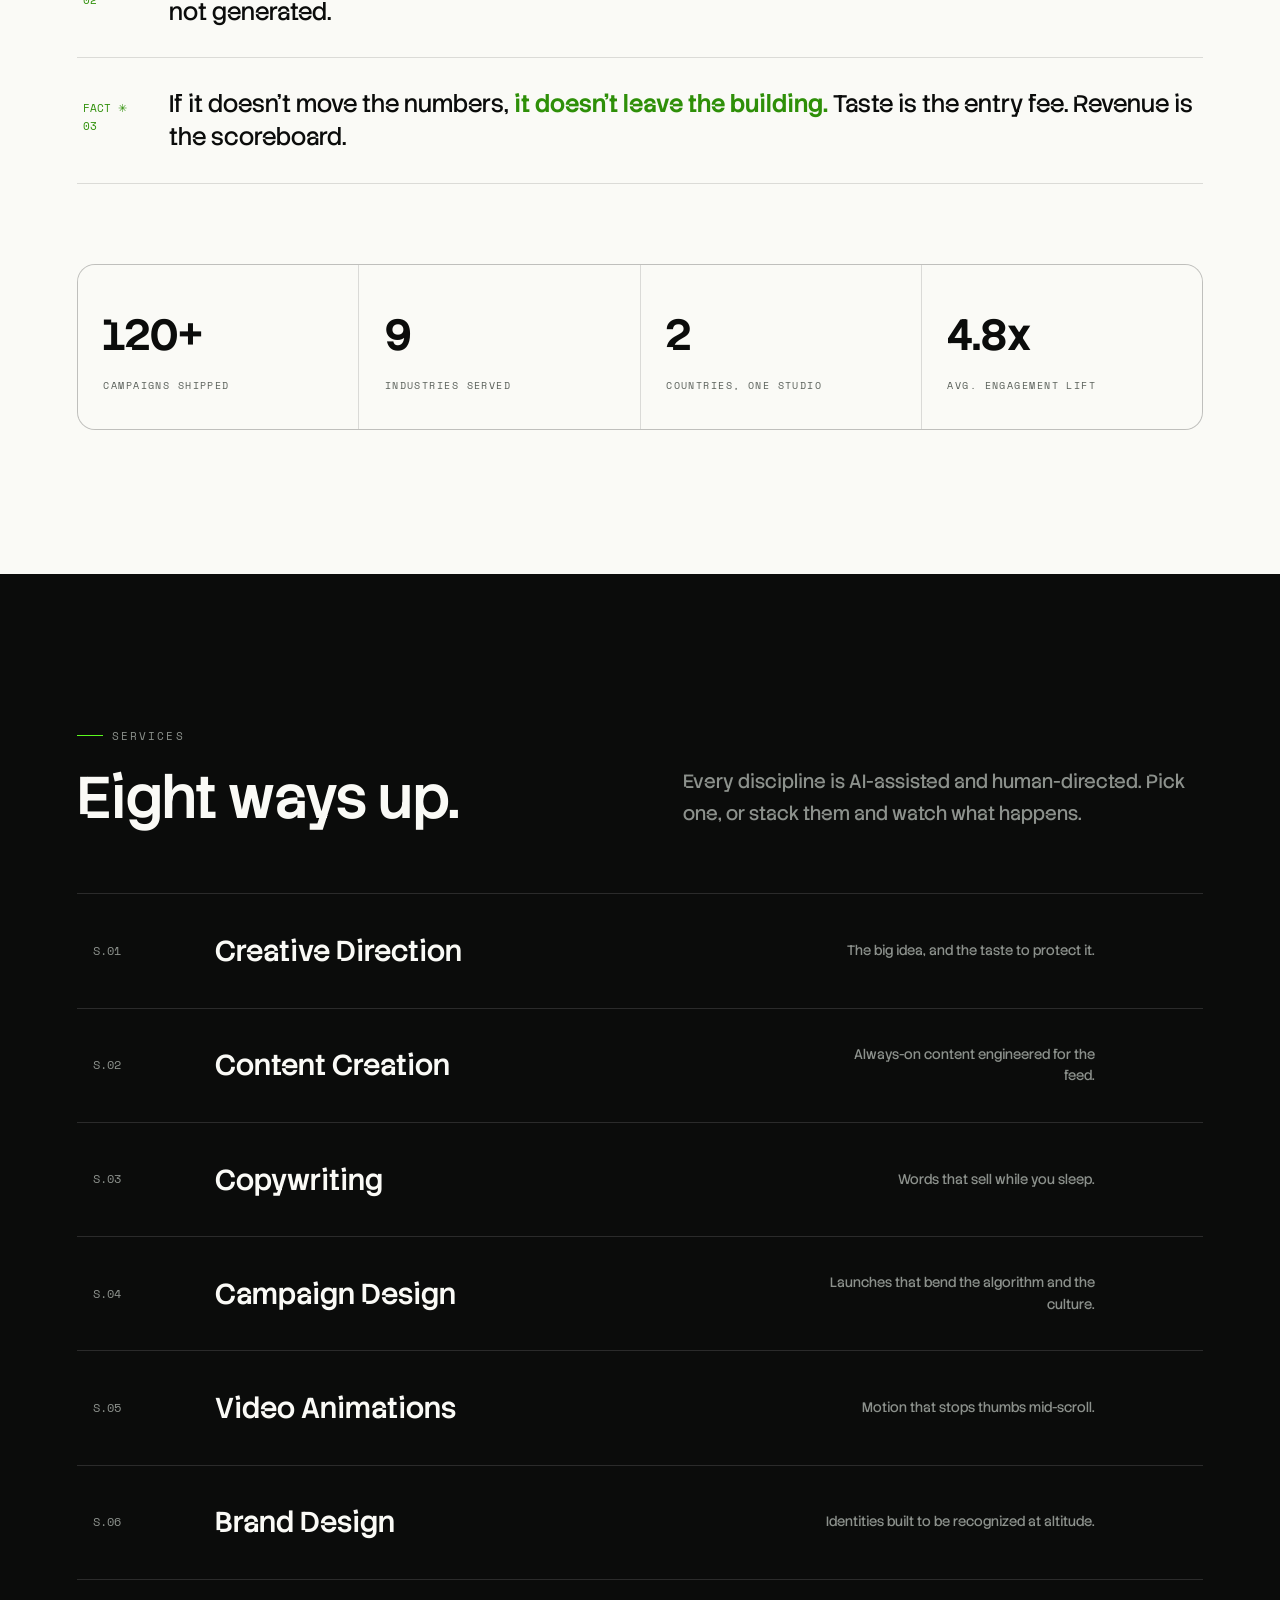
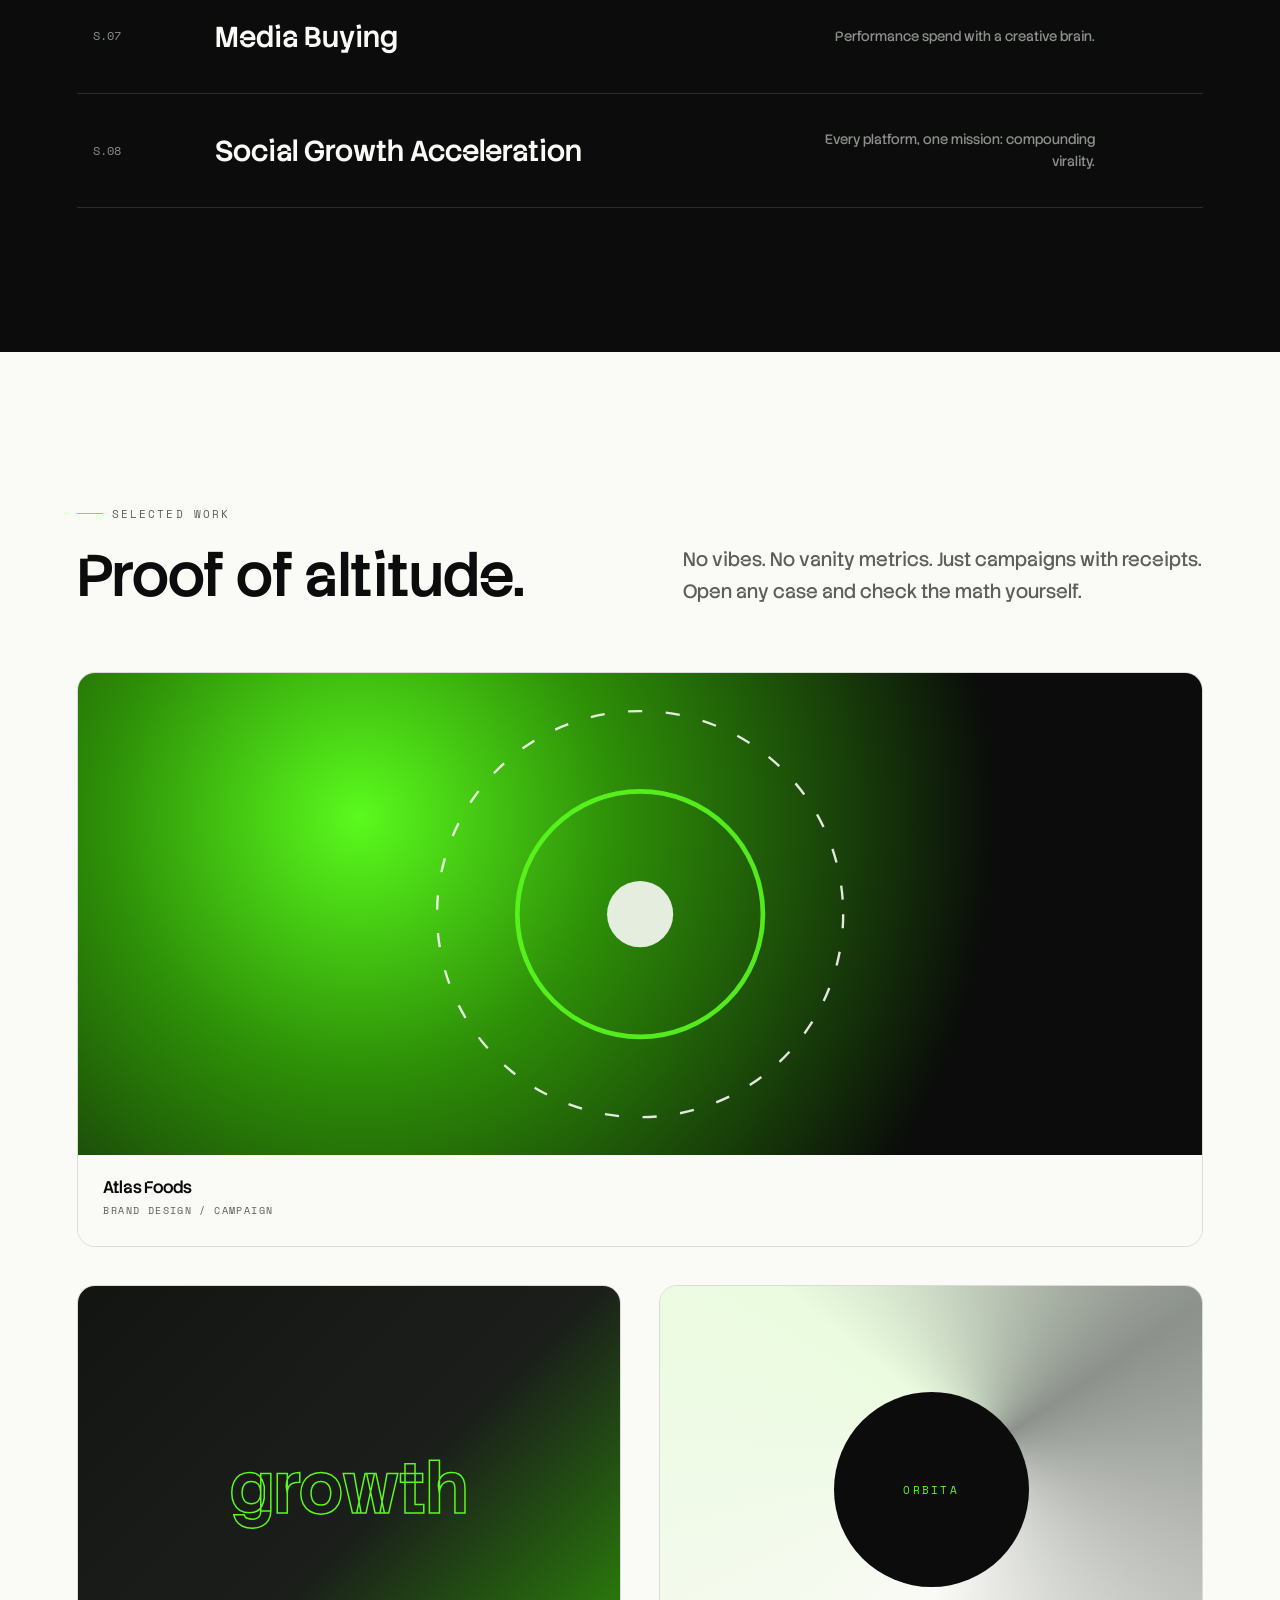
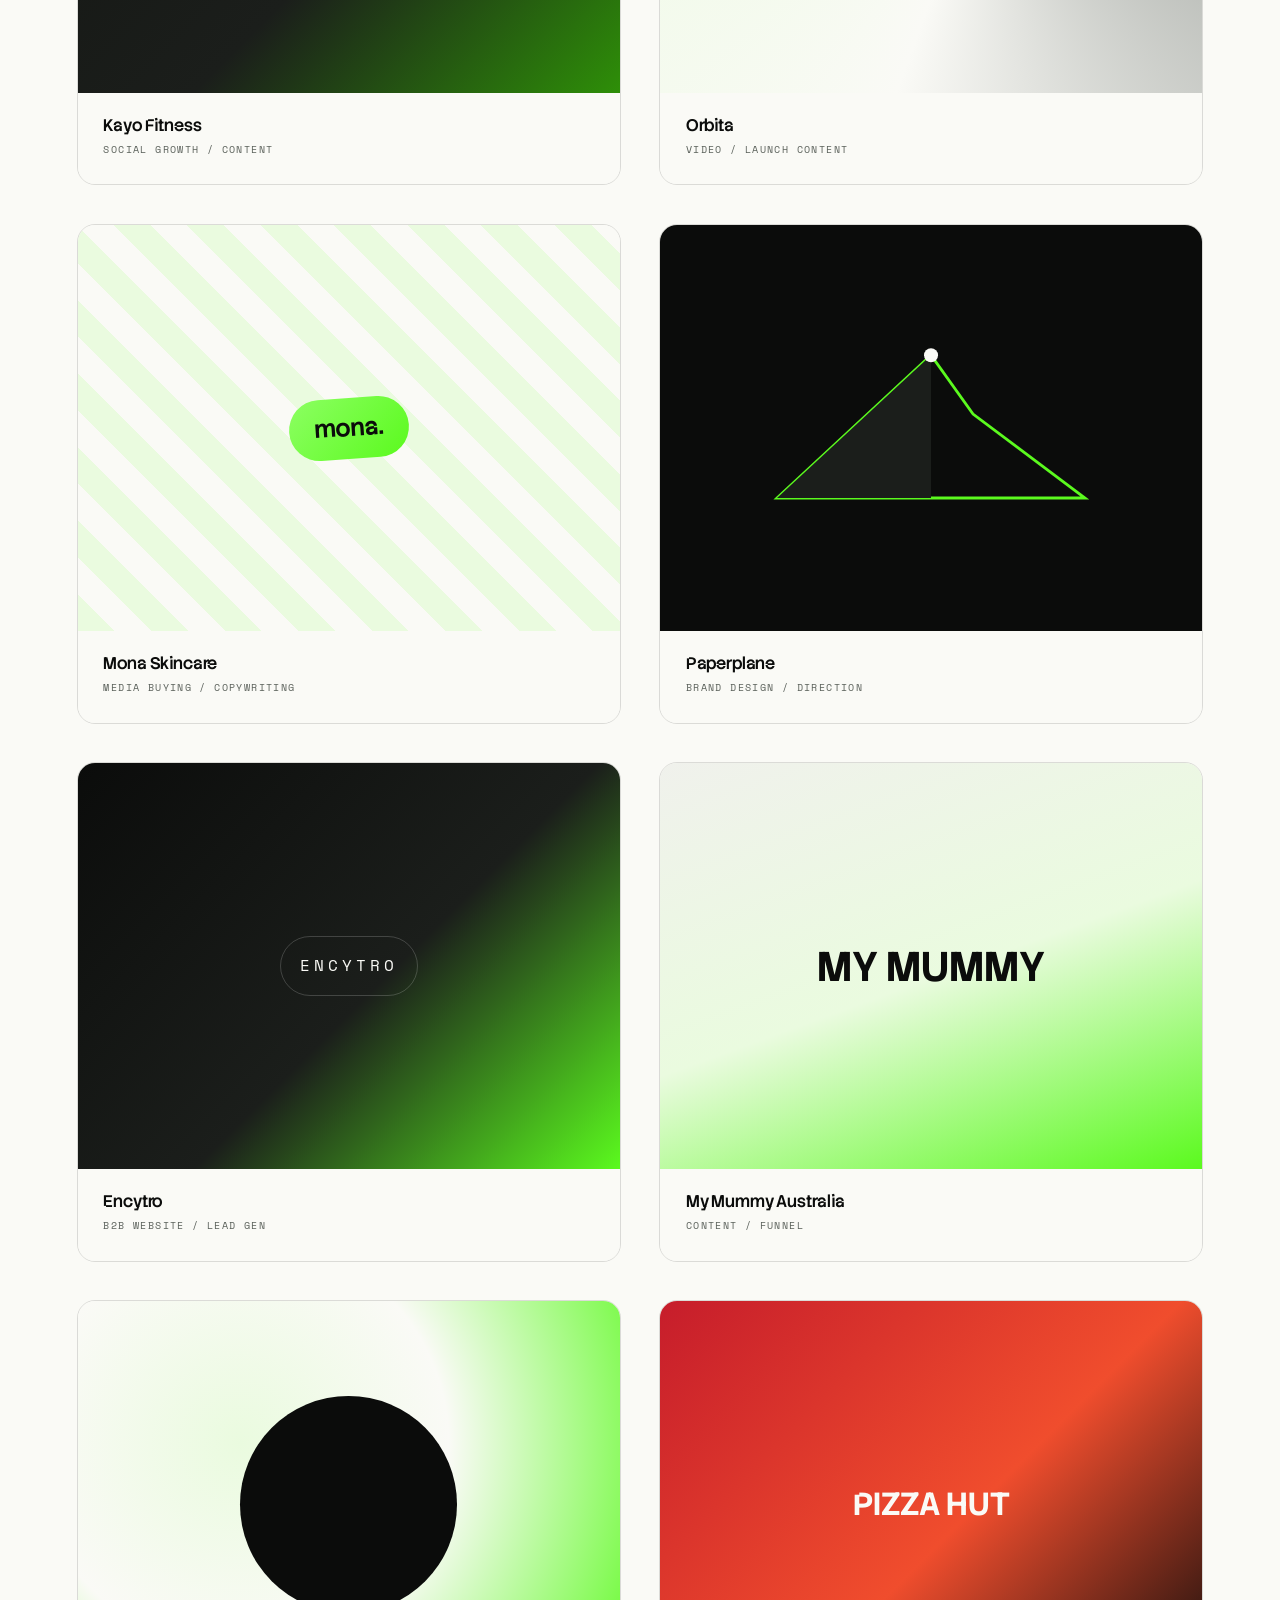
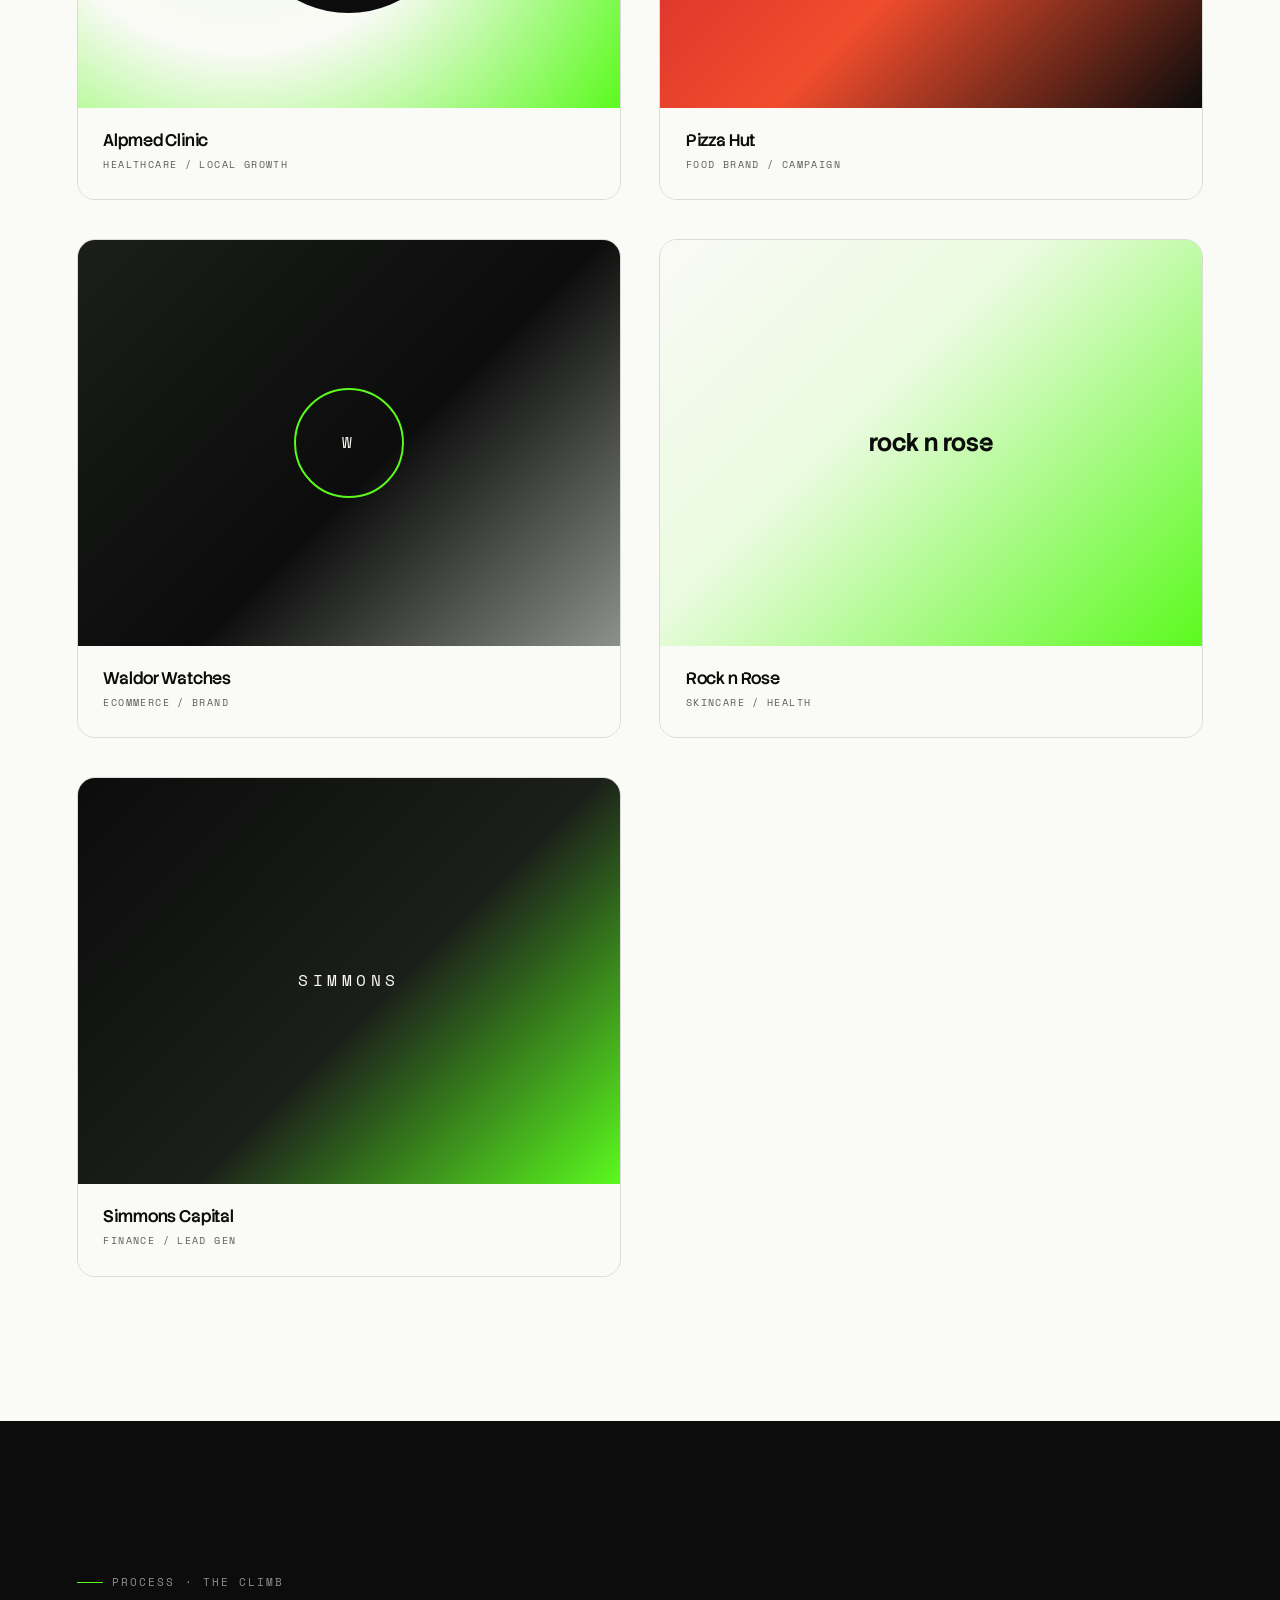
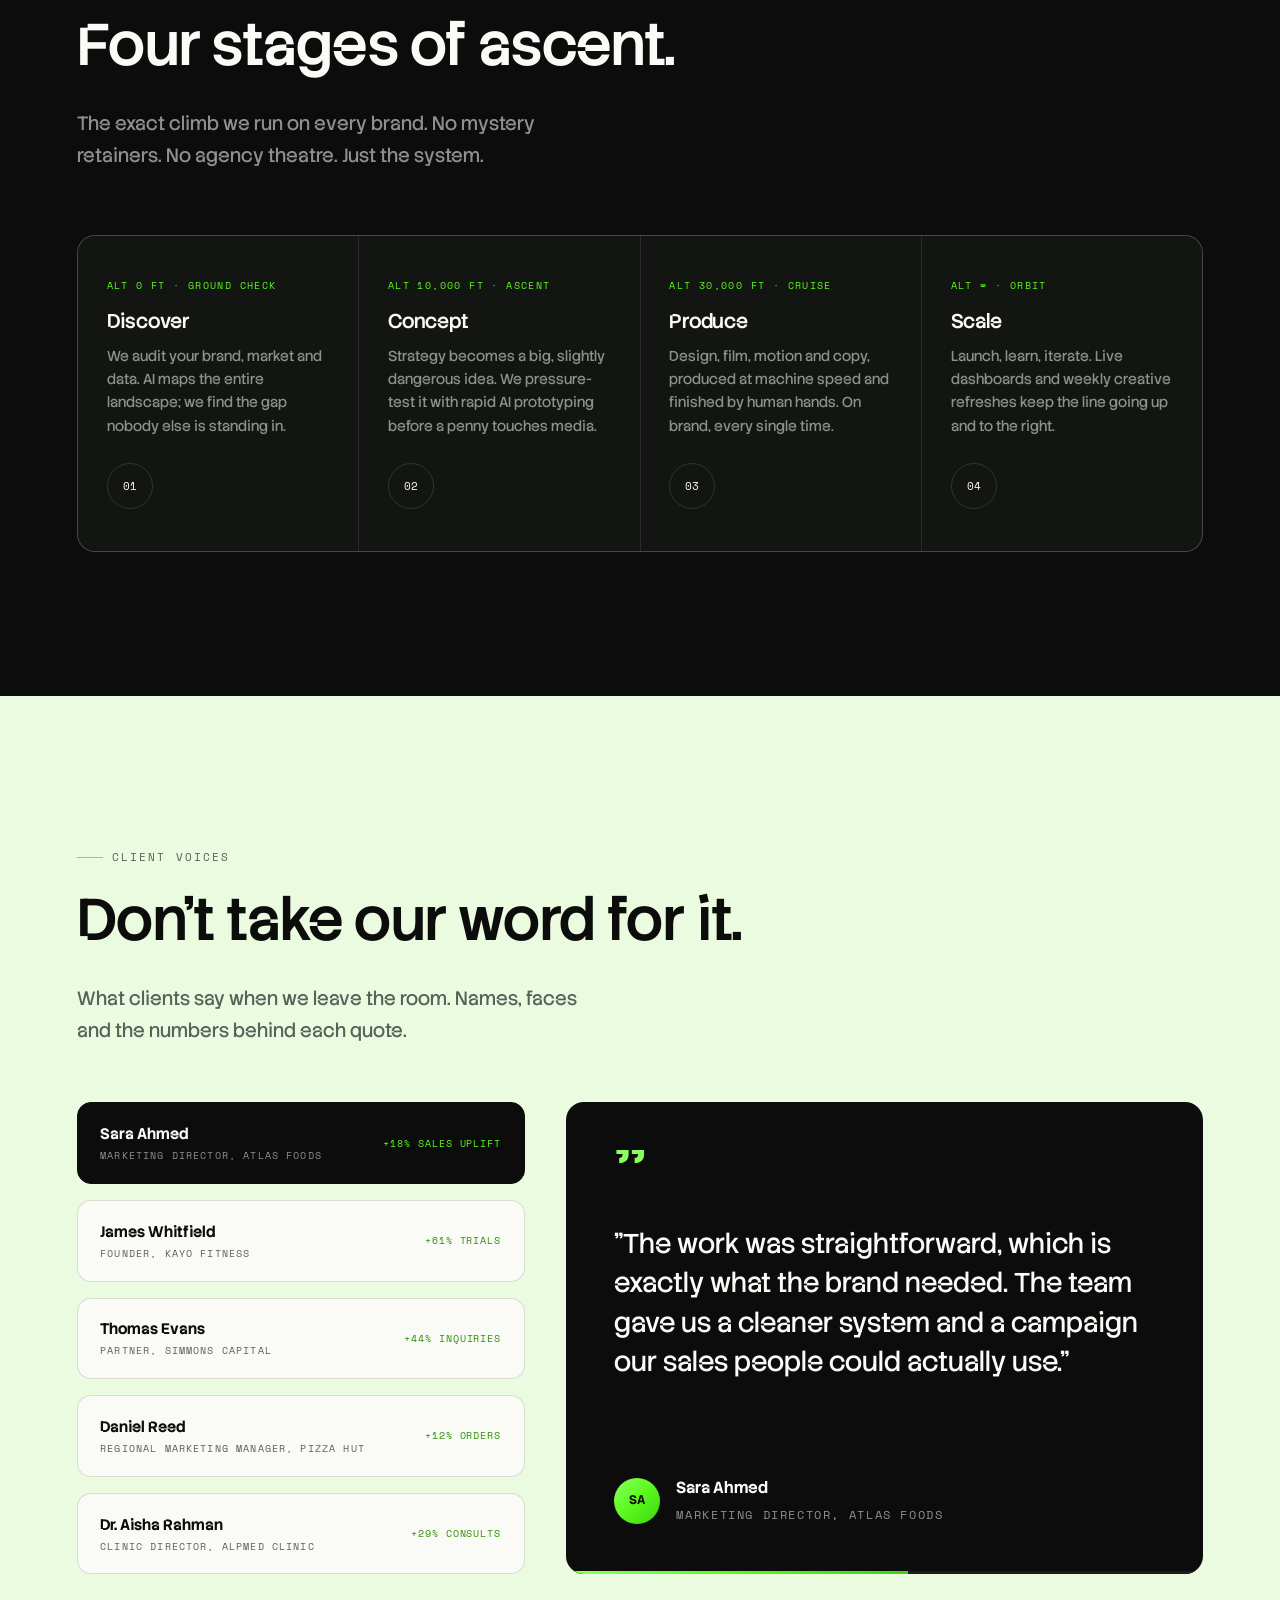
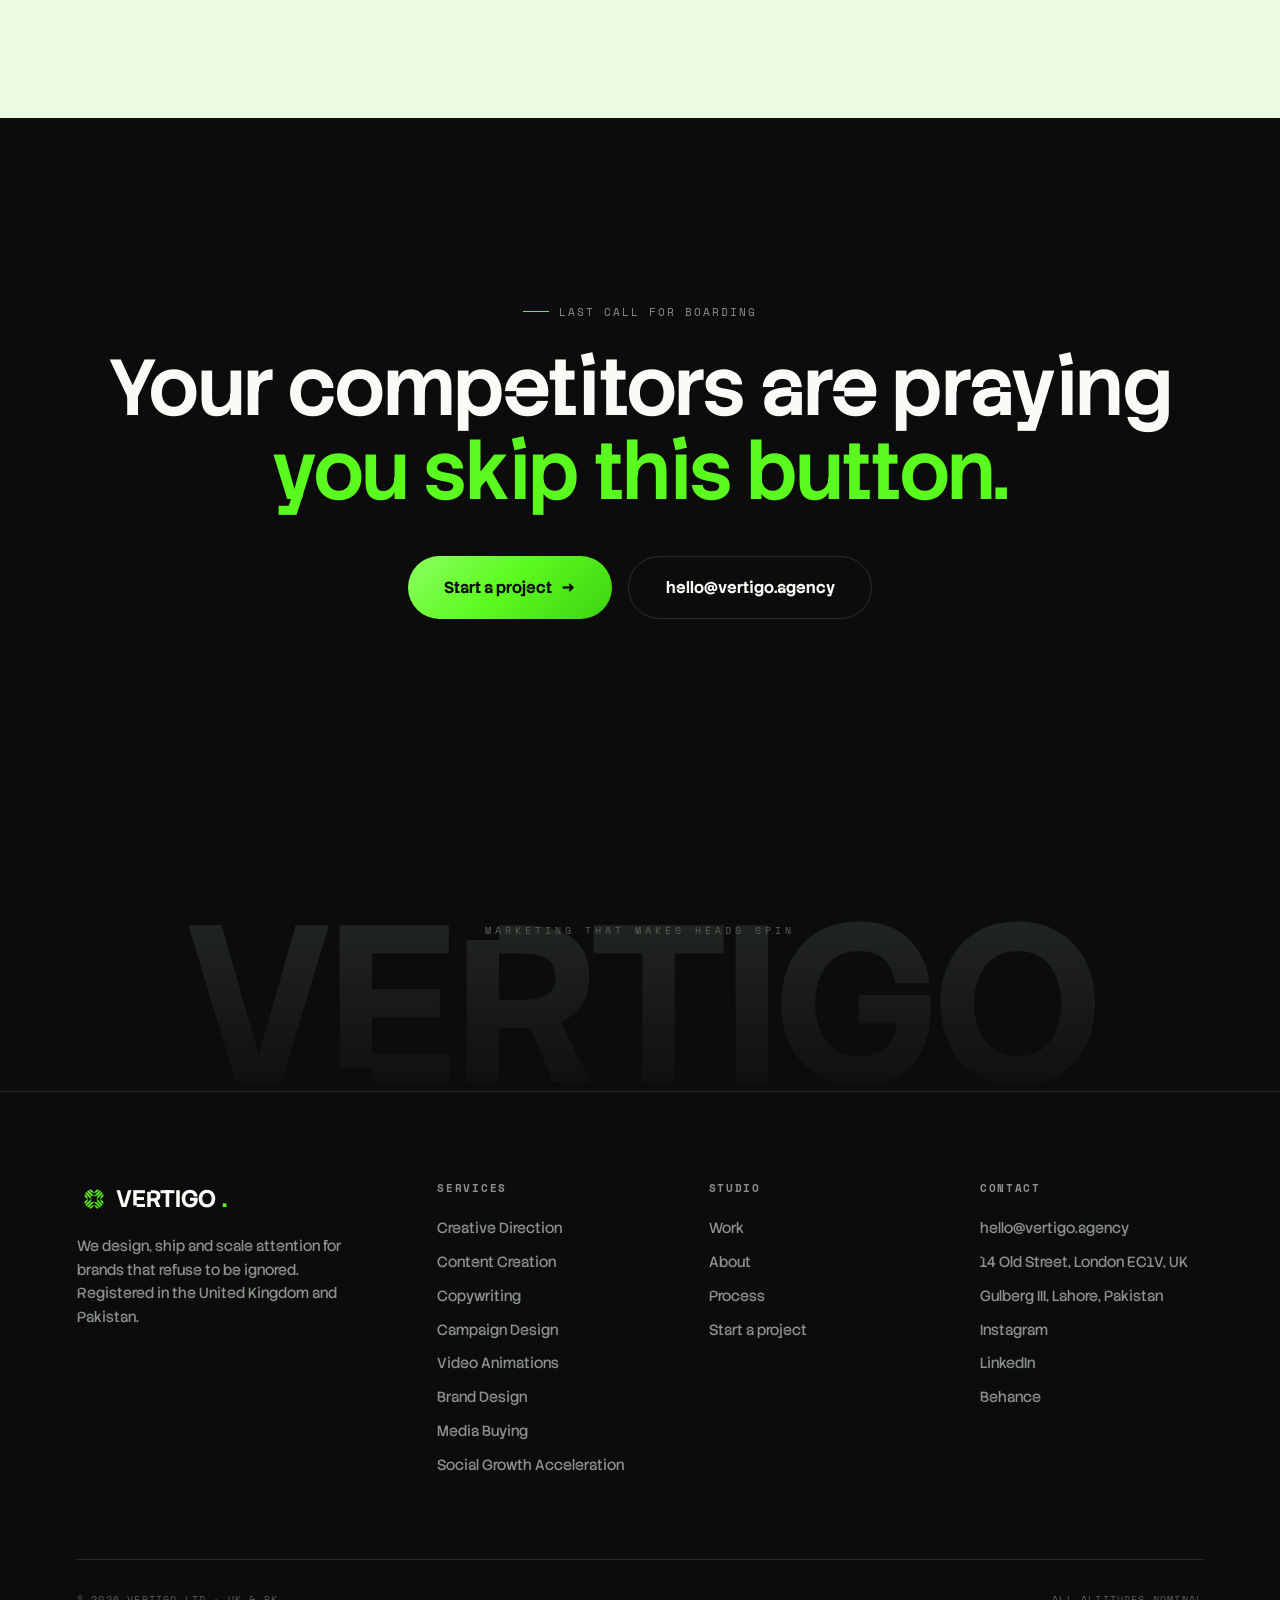
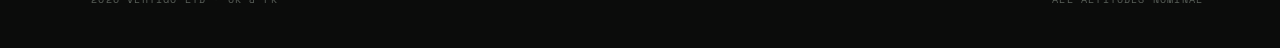
==== commit 8d25aa92: "Add animated logo to footer" ====
--- a/index.html
+++ b/index.html
@@ -384,7 +384,7 @@
   <div class="wrap">
     <div class="foot-grid">
       <div>
-        <div class="foot-logo">VERTIGO<span class="green">.</span></div>
+        <div class="foot-logo"><span class="logo-mark" aria-hidden="true"></span>VERTIGO<span class="green">.</span></div>
         <p style="max-width:30ch">We design, ship and scale attention for brands that refuse to be ignored. Registered in the United Kingdom and Pakistan.</p>
       </div>
       <div>
--- a/styles.css
+++ b/styles.css
@@ -76,7 +76,7 @@
 nav{position:fixed;top:0;left:0;right:0;z-index:100;transition:background .4s,backdrop-filter .4s,border-color .4s;border-bottom:1px solid transparent}
 nav.scrolled{background:#000;backdrop-filter:none;border-color:rgba(255,255,255,.08);box-shadow:0 10px 28px rgba(0,0,0,.28)}
 .nav-in{max-width:1280px;margin:0 auto;padding:1.1rem 6vw;display:flex;align-items:center;justify-content:space-between;gap:1rem}
-.logo{font-family:var(--disp);font-weight:700;font-size:1.05rem;letter-spacing:.06em;display:flex;align-items:center;gap:.55rem}
+.logo{font-family:var(--disp);font-weight:700;font-size:1.05rem;letter-spacing:.06em;display:flex;align-items:center;gap:.32rem}
 .logo-mark{width:30px;height:30px;display:block;flex:0 0 auto;background:linear-gradient(135deg,#8CFF62 0%,#5BFA1E 52%,#3ED312 100%);-webkit-mask:url("./Logo%20new%201.png") center/contain no-repeat;mask:url("./Logo%20new%201.png") center/contain no-repeat;animation:logospin 9s linear infinite}
 .logo:hover .logo-mark{animation-duration:1.6s}
 @keyframes logospin{to{transform:rotate(360deg)}}
@@ -272,7 +272,8 @@
 .foot-grid h4{font-family:var(--mono);font-size:.66rem;letter-spacing:.16em;text-transform:uppercase;color:var(--grey);margin-bottom:1.2rem}
 .foot-grid a,.foot-grid p{display:block;color:var(--grey);font-size:.92rem;margin-bottom:.65rem;transition:color .25s}
 .foot-grid a:hover{color:var(--green)}
-.foot-logo{font-family:var(--disp);font-weight:700;font-size:1.5rem;margin-bottom:1rem}
+.foot-logo{font-family:var(--disp);font-weight:700;font-size:1.5rem;margin-bottom:1rem;display:flex;align-items:center;gap:.35rem}
+.foot-logo .logo-mark{width:34px;height:34px}
 .foot-bottom{display:flex;justify-content:space-between;gap:1rem;flex-wrap:wrap;border-top:1px solid var(--line-d);padding-top:2rem;font-family:var(--mono);font-size:.62rem;letter-spacing:.12em;color:var(--grey-d)}
 @media (max-width:860px){.foot-grid{grid-template-columns:repeat(2,1fr)}}
 
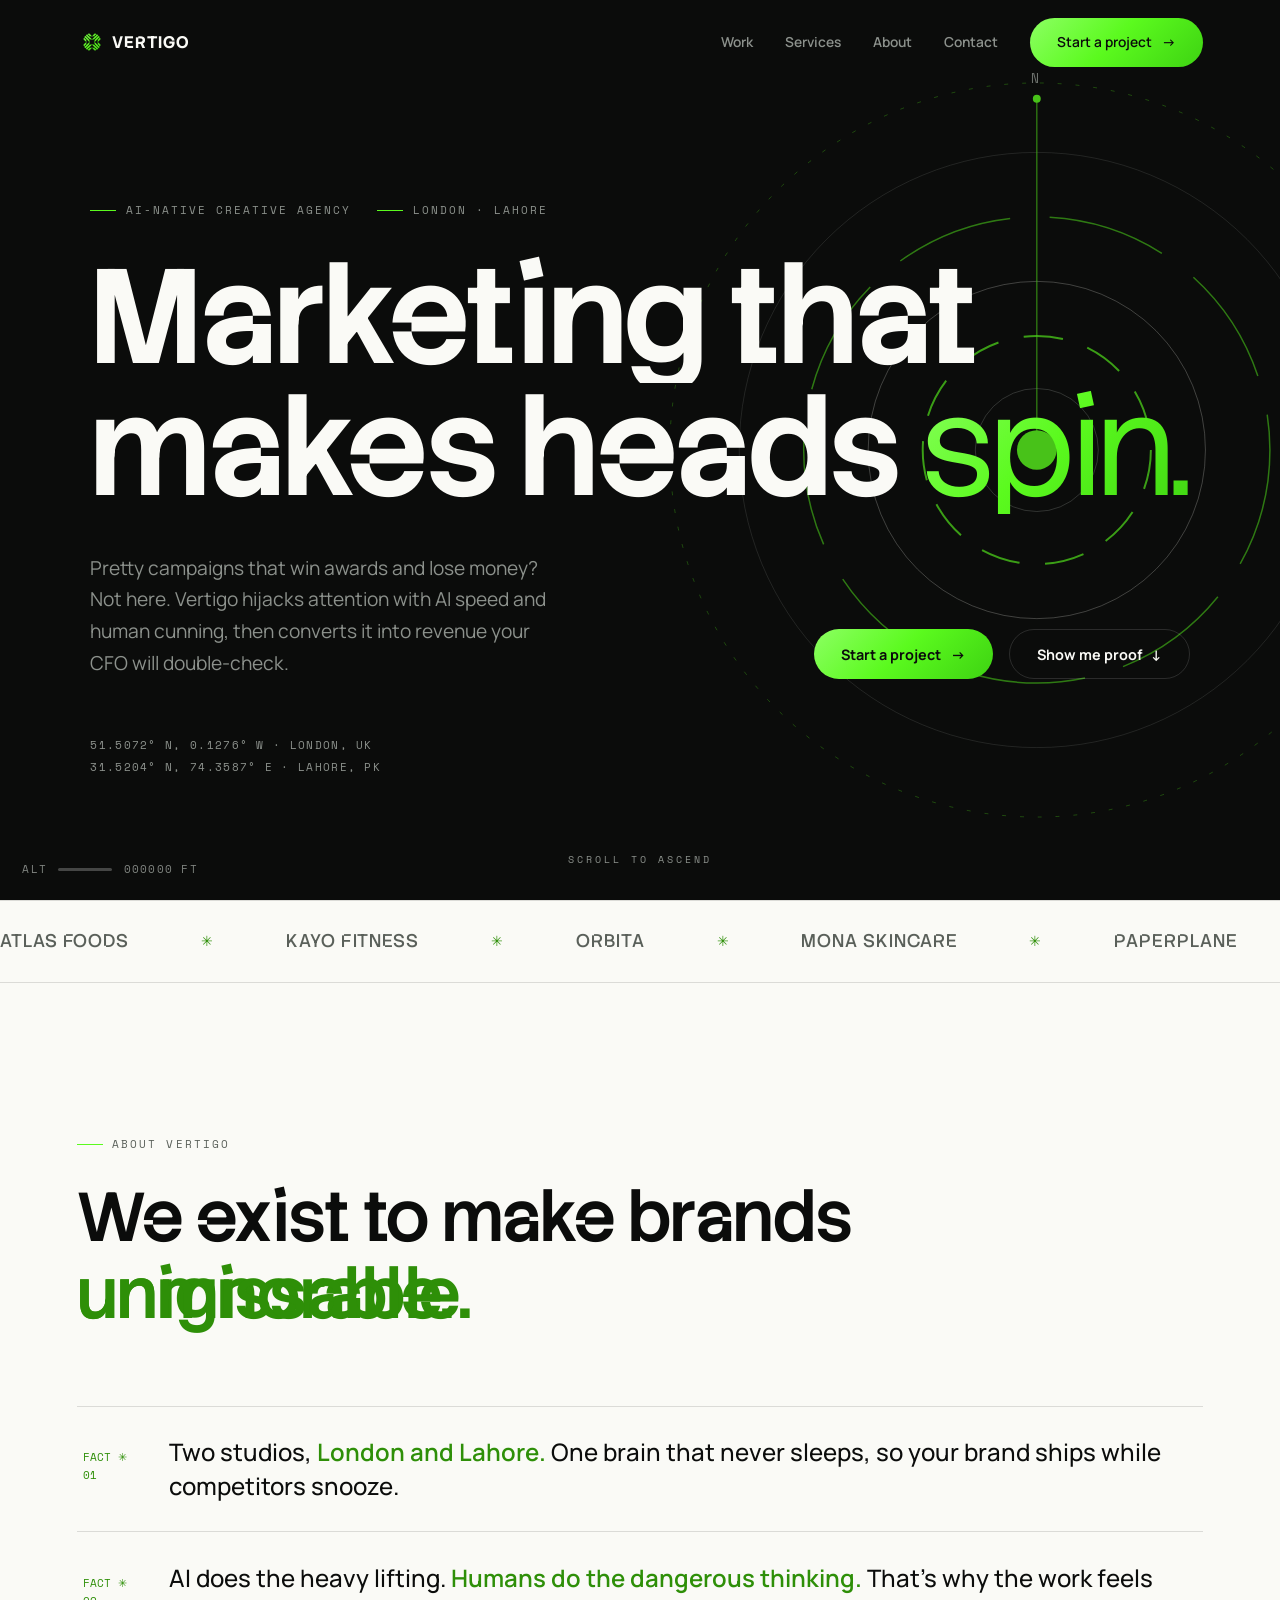
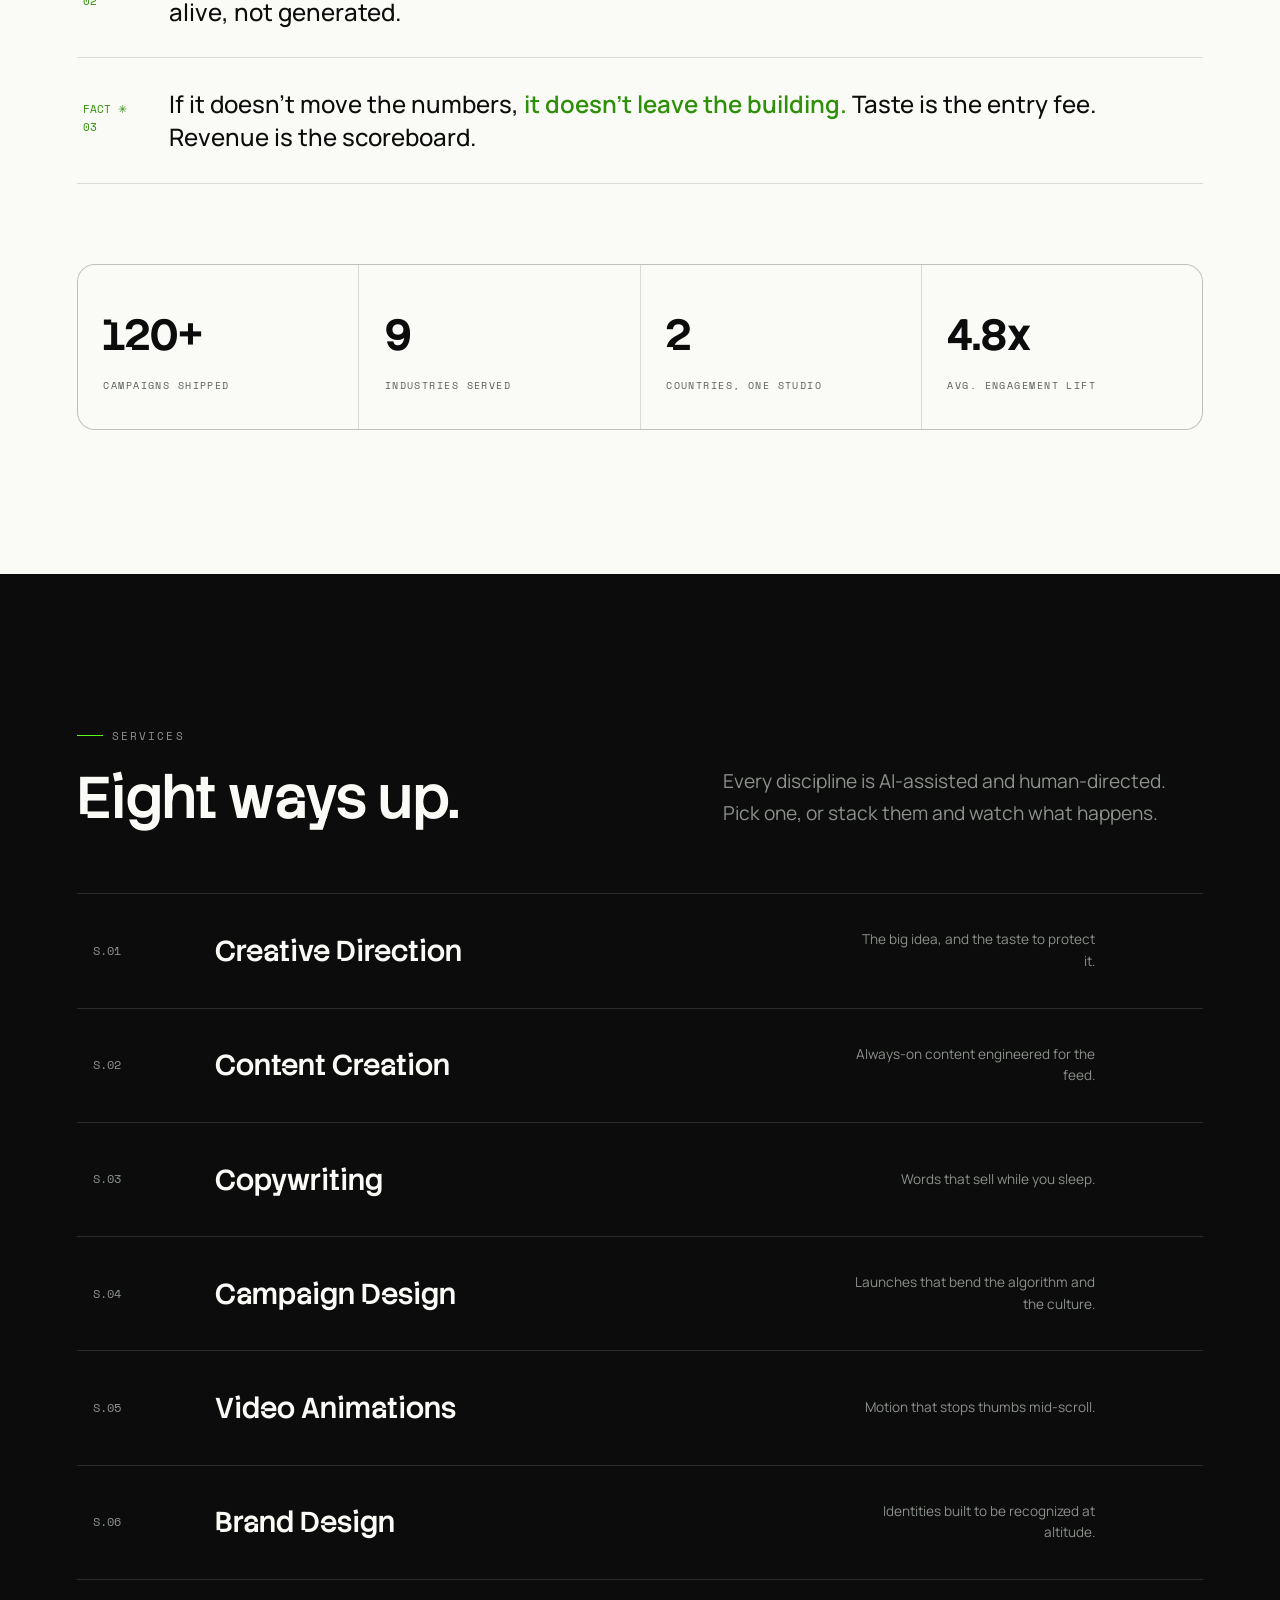
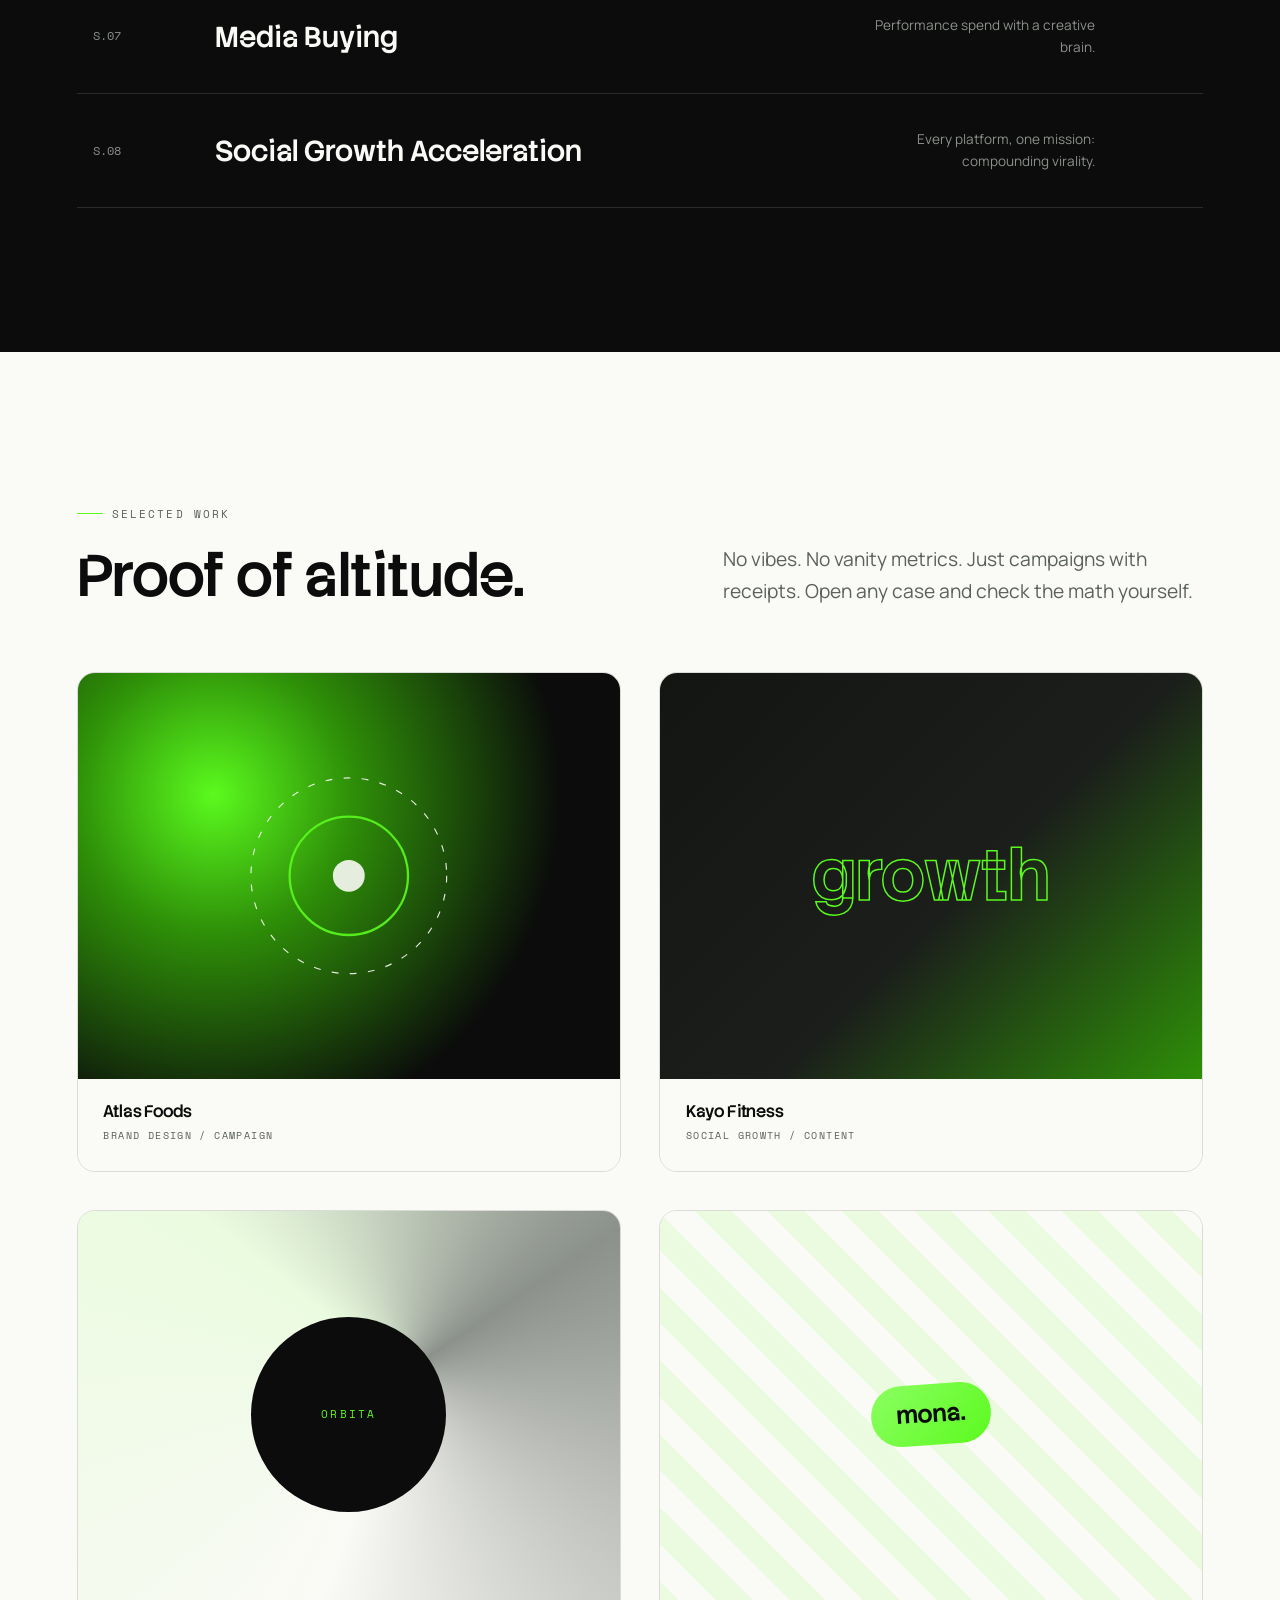
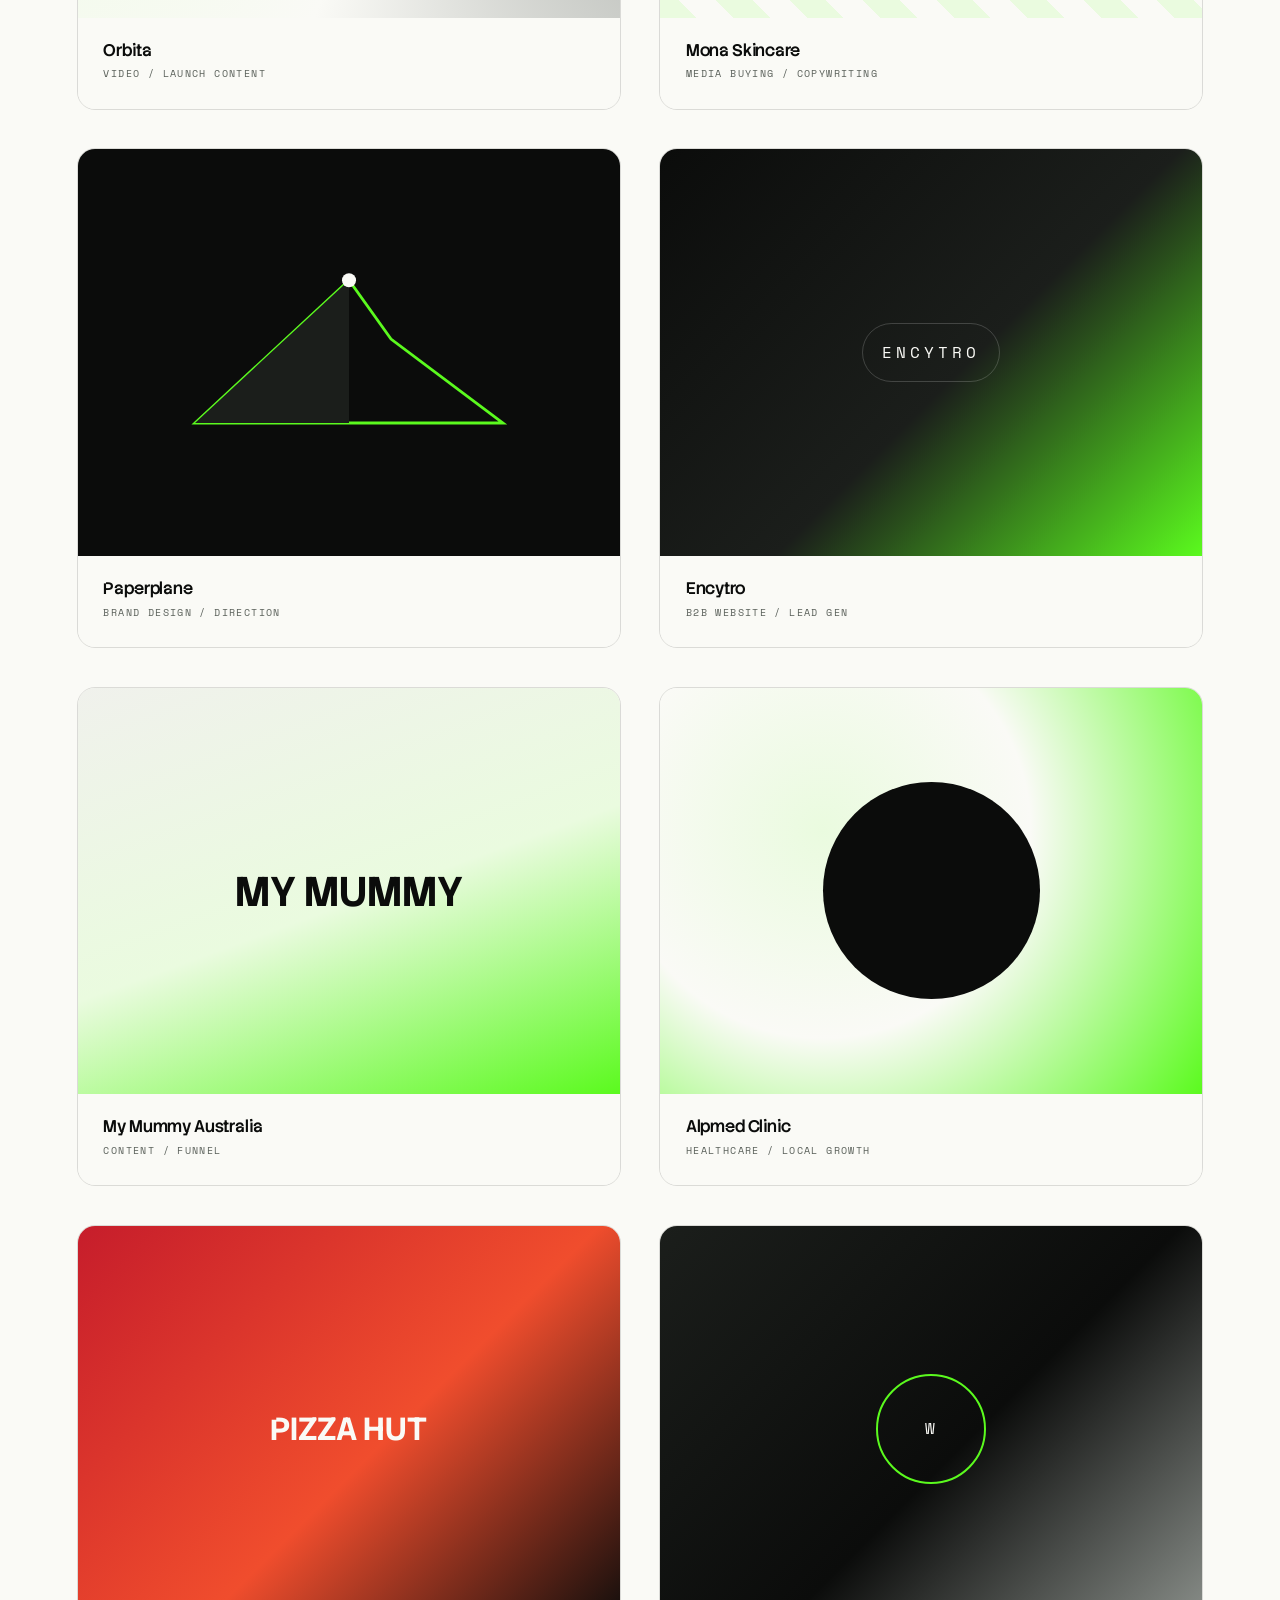
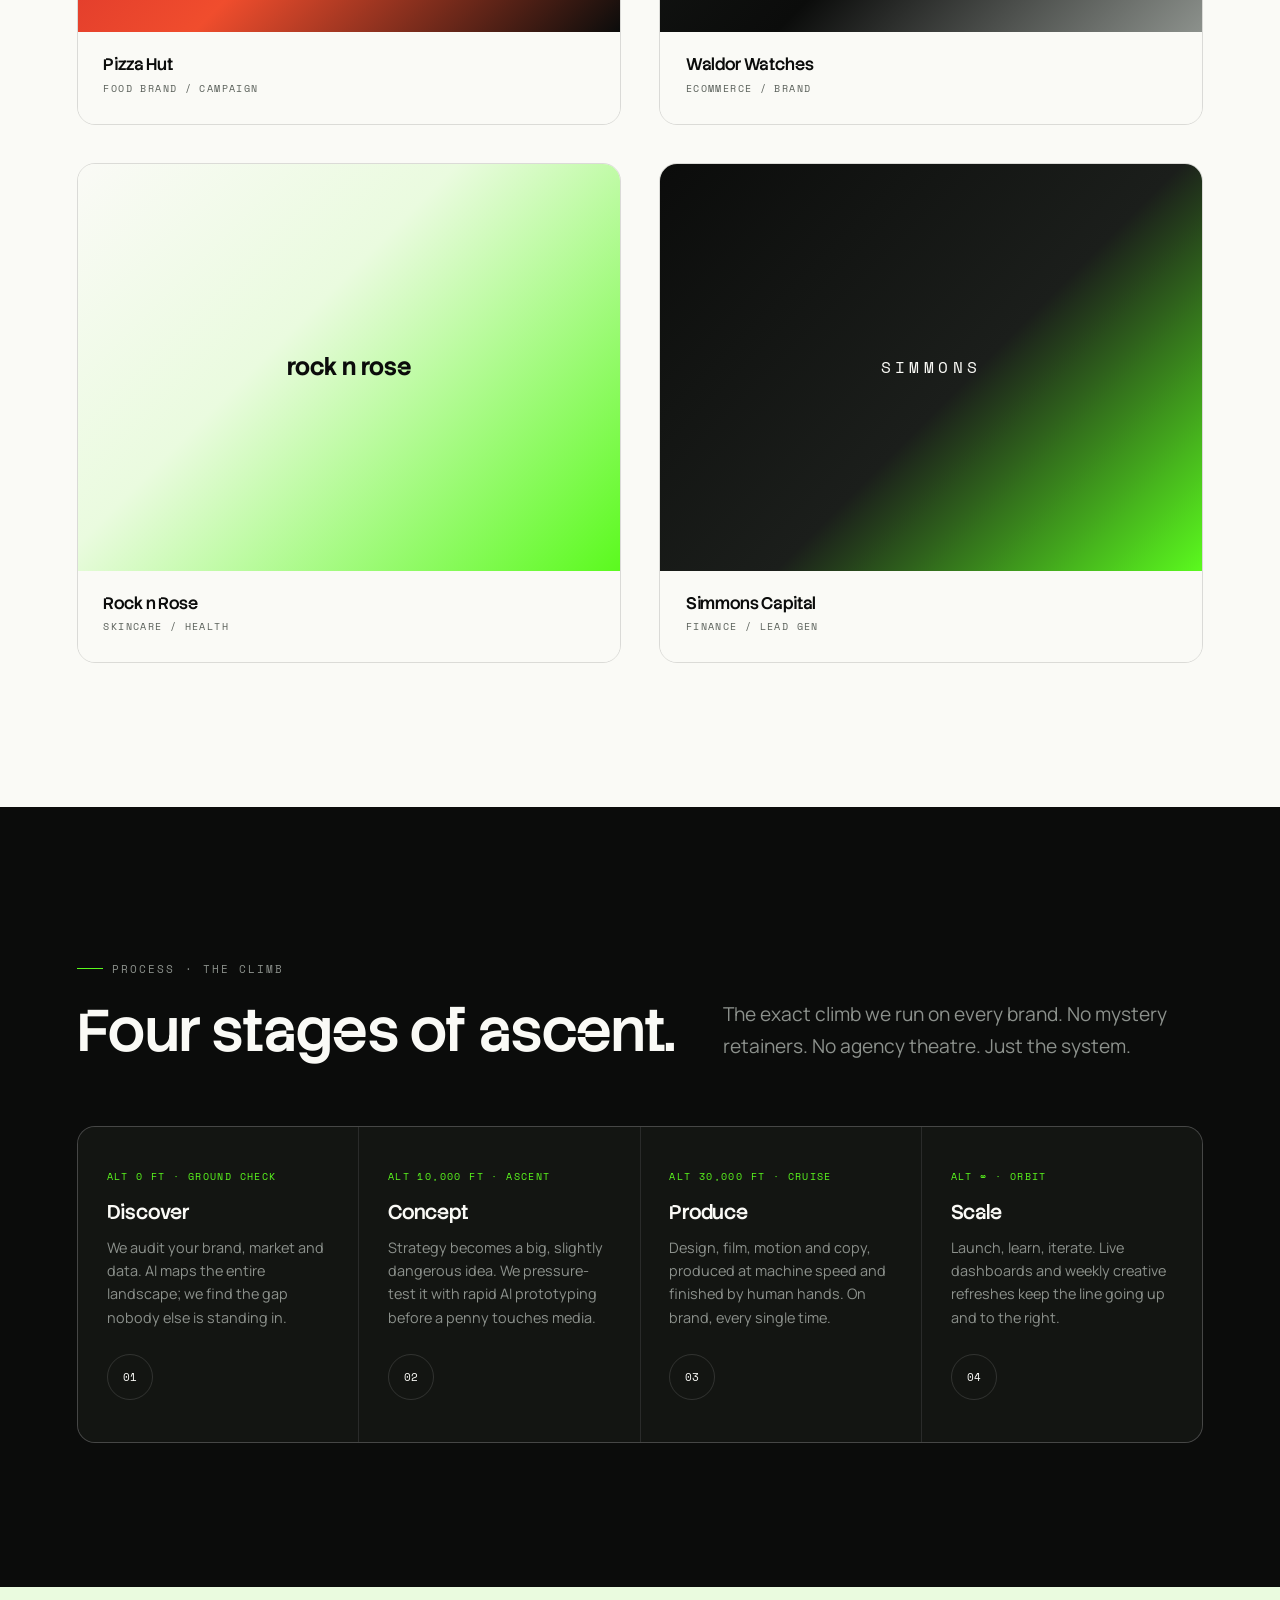
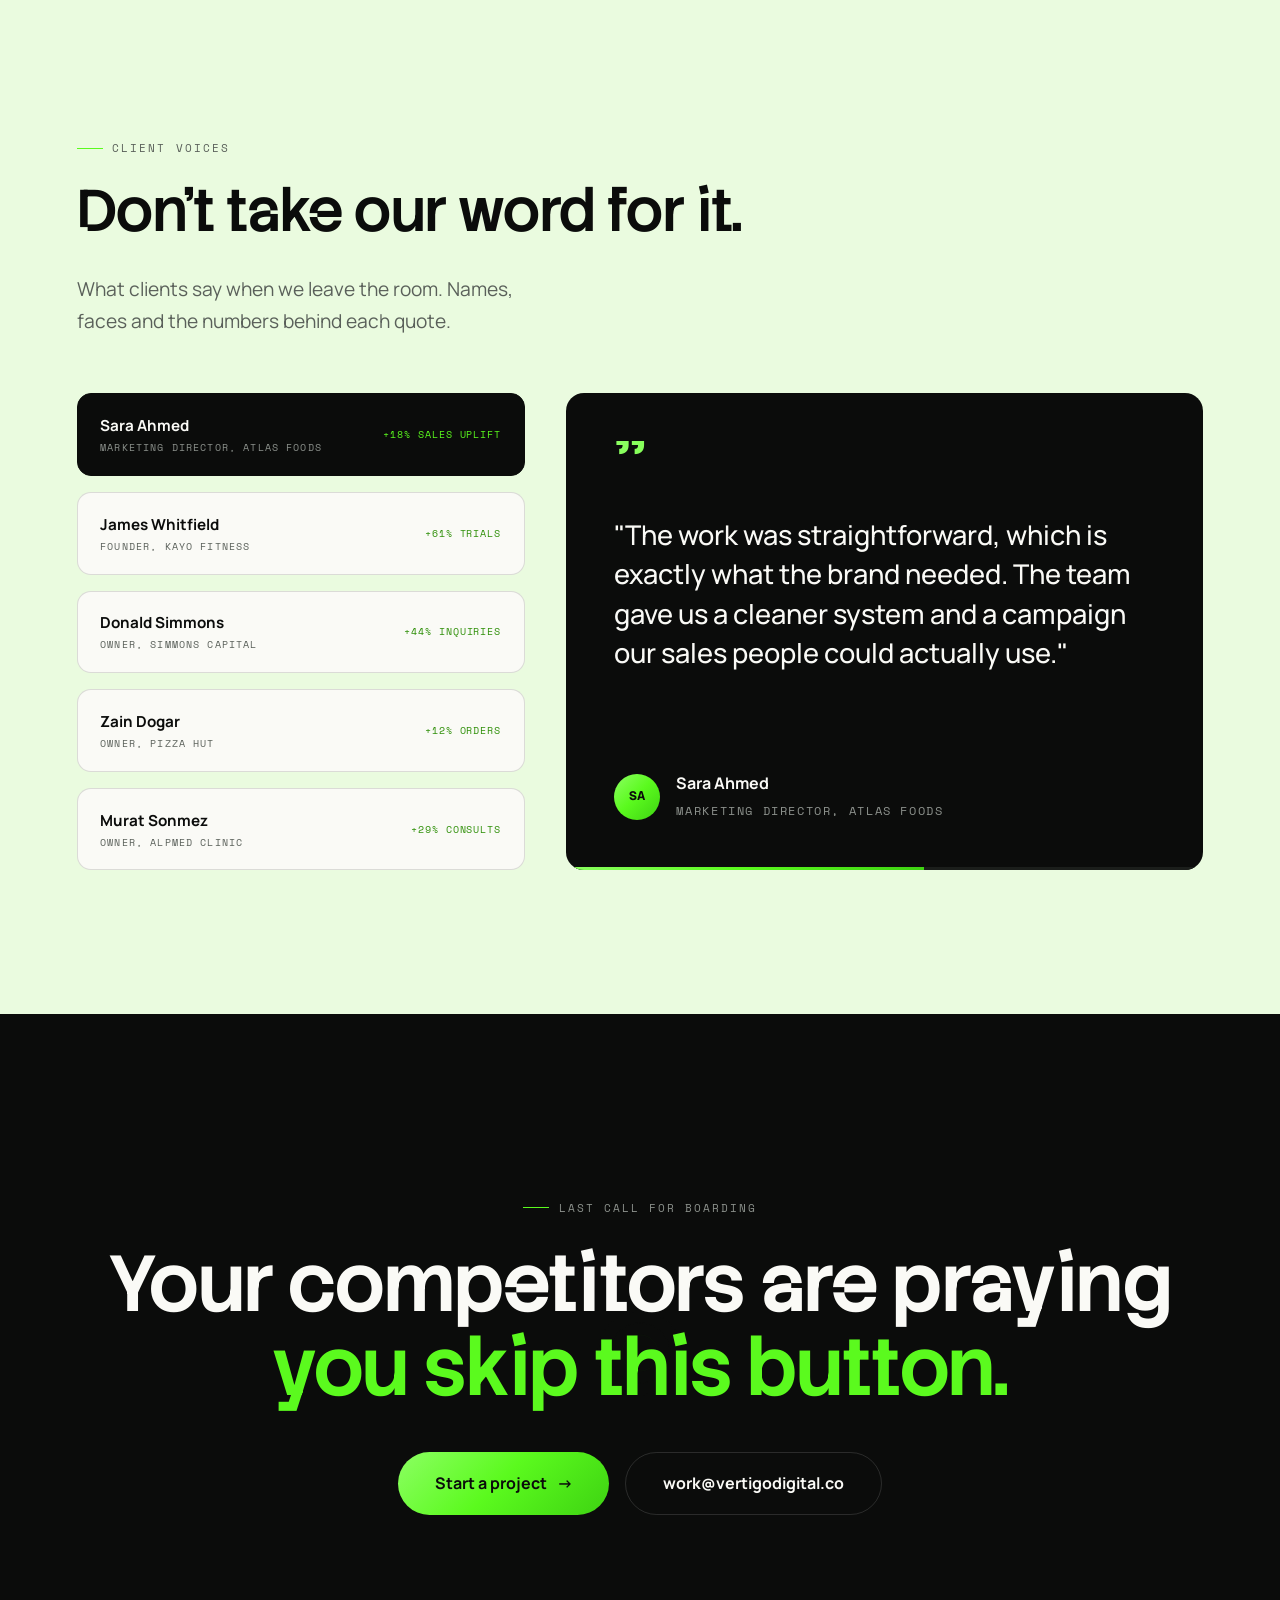
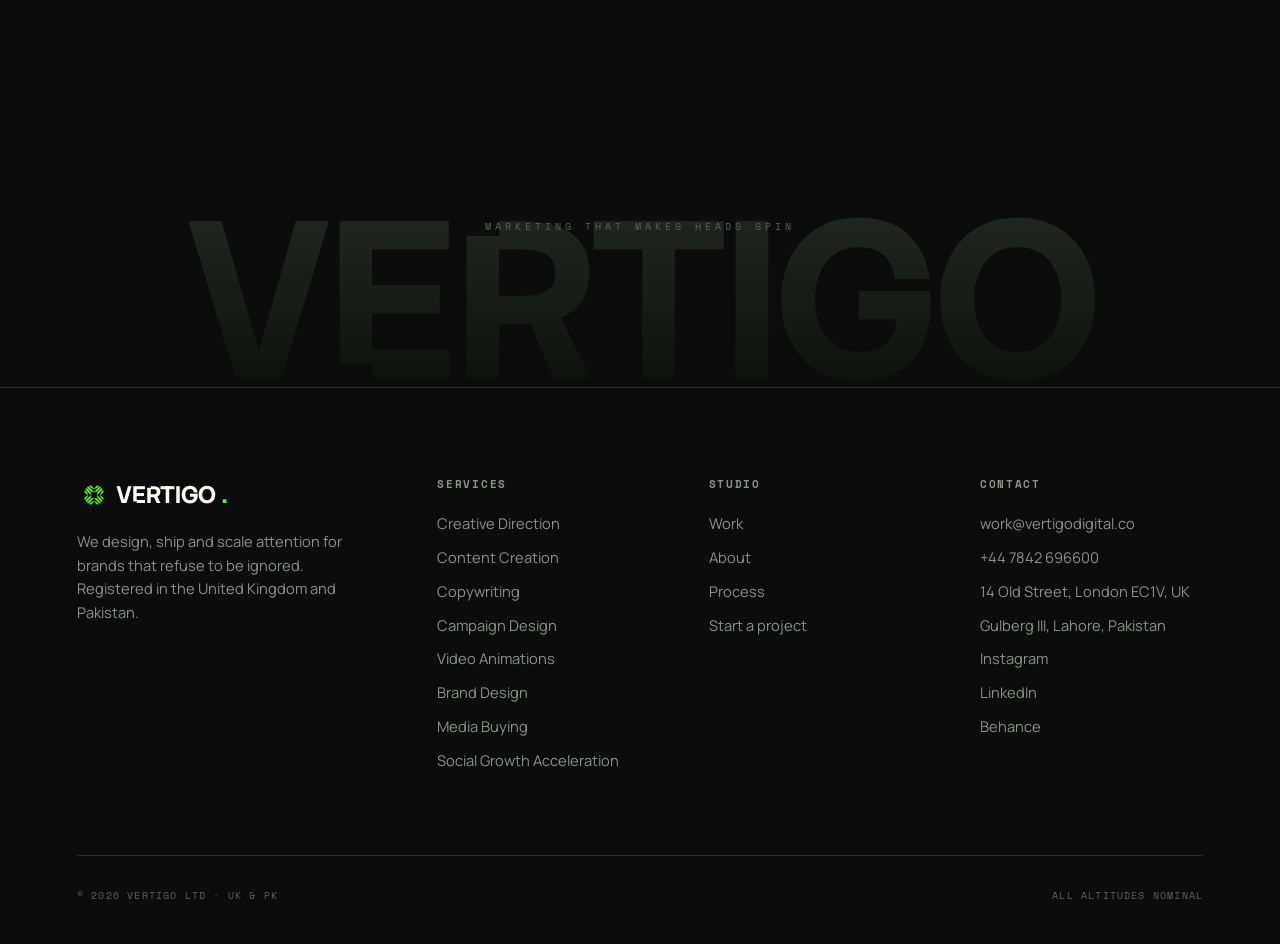
==== commit 76674f12: "Add themed form submission and email endpoint" ====
--- a/index.html
+++ b/index.html
@@ -8,7 +8,7 @@
 <link rel="icon" type="image/png" href="./Logo%20new%201.png">
 <link rel="preconnect" href="https://fonts.googleapis.com">
 <link rel="preconnect" href="https://fonts.gstatic.com" crossorigin>
-<link href="https://fonts.googleapis.com/css2?family=Stack+Sans+Notch:wght@200..700&family=Space+Mono:wght@400;700&display=swap" rel="stylesheet">
+<link href="https://fonts.googleapis.com/css2?family=Manrope:wght@400;500;600;700;800&family=Stack+Sans+Notch:wght@200..700&family=Space+Mono:wght@400;700&display=swap" rel="stylesheet">
   <link rel="stylesheet" href="./styles.css">
 </head>
 <body>
@@ -176,7 +176,7 @@
     <h2 class="rv rv-d1" style="margin:1.6rem 0 2.6rem">Your competitors are praying<br><span class="green">you skip this button.</span></h2>
     <div class="rv rv-d2" style="display:flex;gap:1rem;justify-content:center;flex-wrap:wrap">
       <a href="#/start" data-route class="btn" style="padding:1.1rem 2.3rem;font-size:1rem">Start a project <span class="arr">→</span></a>
-      <a href="mailto:hello@vertigo.agency" class="btn ghost" style="padding:1.1rem 2.3rem;font-size:1rem">hello@vertigo.agency</a>
+      <a href="mailto:work@vertigodigital.co" class="btn ghost" style="padding:1.1rem 2.3rem;font-size:1rem">work@vertigodigital.co</a>
     </div>
   </div>
 </section>
@@ -356,14 +356,16 @@
         <div class="bpass-body" id="bpBody"></div>
         <div class="bpass-tear"><span id="bpCode">VG-0000</span><div class="barcode" id="bpBar"></div></div>
       </div>
+      <p class="f-err" id="err5">Automatic email failed. Use the email fallback button, or try again in a moment.</p>
     </div>
 
     <div class="fstep" data-step="6" style="text-align:center;padding-top:2rem">
       <svg class="success-spin" viewBox="0 0 100 100" style="margin:0 auto 2rem"><circle cx="50" cy="50" r="44" fill="none" stroke="#5BFA1E" stroke-width="2" stroke-dasharray="14 8"/><circle cx="50" cy="50" r="26" fill="none" stroke="#FAFAF6" stroke-width="1.5"/><circle cx="50" cy="50" r="8" fill="#5BFA1E"/></svg>
       <h2>You're cleared for take-off.</h2>
-      <p class="hint" style="margin:1rem auto 2.4rem">Your brief is logged under flight code <strong class="green" id="finalCode">VG-0000</strong>. A creative director (a human one) will reach out within one working day. Want it in your inbox right now?</p>
+      <p class="hint" style="margin:1rem auto 1rem">Your brief is logged under flight code <strong class="green" id="finalCode">VG-0000</strong>. A creative director (a human one) will reach out within one working day.</p>
+      <p class="submit-status" id="submitStatus">Your complete request summary has been sent to work@vertigodigital.co.</p>
       <div style="display:flex;gap:1rem;justify-content:center;flex-wrap:wrap">
-        <a class="btn" id="mailBrief" href="#">Email the brief to us <span class="arr">→</span></a>
+        <a class="btn ghost" id="mailBrief" href="#">Open email fallback <span class="arr">→</span></a>
         <a href="#/" data-route class="btn ghost">Back to home</a>
       </div>
     </div>
@@ -400,7 +402,8 @@
       </div>
       <div>
         <h4>Contact</h4>
-        <a href="mailto:hello@vertigo.agency">hello@vertigo.agency</a>
+        <a href="mailto:work@vertigodigital.co">work@vertigodigital.co</a>
+        <a href="tel:+447842696600">+44 7842 696600</a>
         <p>14 Old Street, London EC1V, UK</p>
         <p>Gulberg III, Lahore, Pakistan</p>
         <a href="#">Instagram</a><a href="#">LinkedIn</a><a href="#">Behance</a>
--- a/styles.css
+++ b/styles.css
@@ -15,7 +15,7 @@
   --line-d:rgba(255,255,255,.13);
   --line-l:rgba(11,12,11,.13);
   --disp:'Stack Sans Notch',sans-serif;
-  --body:'Stack Sans Notch',sans-serif;
+  --body:'Manrope',sans-serif;
   --mono:'Space Mono',monospace;
   --ease:cubic-bezier(.22,1,.36,1);
   --rad:18px;
@@ -34,6 +34,7 @@
 img{max-width:100%;display:block}
 a{color:inherit;text-decoration:none}
 button{font-family:inherit;cursor:pointer;border:none;background:none;color:inherit}
+button:disabled{cursor:not-allowed;opacity:.65}
 input,select,textarea{font-family:inherit;font-size:1rem}
 
 /* ============ UTILITIES ============ */
@@ -146,7 +147,7 @@
 .manif-row{display:grid;grid-template-columns:60px 1fr;gap:1.6rem;align-items:baseline;padding:1.8rem .4rem;border-bottom:1px solid var(--line-l);transition:padding-left .35s var(--ease),background .35s}
 .manif-row:hover{padding-left:1.4rem;background:var(--green-tint)}
 .manif-row .mk{font-family:var(--mono);font-size:.7rem;color:var(--green-deep)}
-.manif-row p{font-family:var(--disp);font-weight:400;font-size:clamp(1.05rem,2vw,1.5rem);line-height:1.4}
+.manif-row p{font-family:var(--body);font-weight:500;font-size:clamp(1.05rem,2vw,1.5rem);line-height:1.4}
 .manif-row p b{font-weight:600;color:var(--green-deep)}
 .stats{display:grid;grid-template-columns:repeat(4,1fr);gap:1px;background:var(--line-l);border:1px solid var(--line-l);margin-top:5rem;border-radius:var(--rad);overflow:hidden}
 .stat{background:var(--paper);padding:2.2rem 1.6rem;transition:background .3s}
@@ -215,7 +216,7 @@
 .cs-stat .n{font-family:var(--disp);font-weight:600;font-size:clamp(1.7rem,3.6vw,2.9rem);background:var(--grad);-webkit-background-clip:text;background-clip:text;color:transparent}
 .cs-stat .l{font-family:var(--mono);font-size:.62rem;letter-spacing:.14em;text-transform:uppercase;color:var(--grey);margin-top:.7rem}
 .cs-quote{margin-top:5rem;border-left:3px solid var(--green-deep);padding-left:2rem}
-.cs-quote blockquote{font-family:var(--disp);font-weight:400;font-size:clamp(1.2rem,2.4vw,1.8rem);line-height:1.45}
+.cs-quote blockquote{font-family:var(--body);font-weight:500;font-size:clamp(1.2rem,2.4vw,1.8rem);line-height:1.45}
 .nextcase{display:flex;justify-content:space-between;align-items:center;gap:2rem;flex-wrap:wrap;border:1px solid var(--line-d);border-radius:var(--rad);padding:2.6rem;transition:.35s;background:var(--ink-2)}
 .nextcase:hover{border-color:var(--green)}
 .nextcase h3{font-size:clamp(1.2rem,2.6vw,1.9rem)}
@@ -247,7 +248,7 @@
 .v-item.on .res{color:var(--green)}
 .v-card{background:var(--ink);color:var(--paper);border-radius:var(--rad);padding:3rem;display:flex;flex-direction:column;position:relative;overflow:hidden}
 .v-card .qm{font-family:var(--disp);font-weight:700;font-size:5rem;line-height:.6;background:var(--grad);-webkit-background-clip:text;background-clip:text;color:transparent}
-.v-card blockquote{font-family:var(--disp);font-weight:400;font-size:clamp(1.15rem,2.2vw,1.7rem);line-height:1.45;margin:1.6rem 0 2rem;flex:1;opacity:1;transition:opacity .3s,transform .3s}
+.v-card blockquote{font-family:var(--body);font-weight:500;font-size:clamp(1.15rem,2.2vw,1.7rem);line-height:1.45;margin:1.6rem 0 2rem;flex:1;opacity:1;transition:opacity .3s,transform .3s}
 .v-card.swap blockquote,.v-card.swap .v-who{opacity:0;transform:translateY(10px)}
 .v-who{display:flex;align-items:center;gap:1rem;transition:opacity .3s,transform .3s}
 .v-who .av{width:46px;height:46px;border-radius:50%;display:grid;place-items:center;font-family:var(--disp);font-size:.78rem;font-weight:700;background:var(--grad);color:var(--ink);flex-shrink:0}
@@ -291,7 +292,7 @@
 .deliv li{list-style:none;display:flex;align-items:center;gap:1.2rem;padding:1.15rem .4rem;border-bottom:1px solid var(--line-l);font-weight:600;transition:padding-left .3s var(--ease)}
 .deliv li:hover{padding-left:1.1rem}
 .deliv li::before{content:'✳';color:var(--green-deep);font-size:.8rem}
-.about-big{font-family:var(--disp);font-weight:400;font-size:clamp(1.3rem,2.4vw,2rem);line-height:1.4}
+.about-big{font-family:var(--body);font-weight:500;font-size:clamp(1.3rem,2.4vw,2rem);line-height:1.4}
 .svc-steps{display:grid;gap:1.4rem;counter-reset:s}
 .svc-step{border:1px solid var(--line-l);border-radius:var(--rad);padding:1.8rem;transition:.3s}
 .svc-step:hover{border-color:var(--green-deep);background:var(--green-tint)}
@@ -322,16 +323,42 @@
 .pick.sel{background:var(--grad);border-color:transparent;color:var(--ink)}
 .pick.sel .pk-sub{color:rgba(11,12,11,.65)}
 .pick.sel::after{content:'✓';position:absolute;top:.8rem;right:1rem;font-weight:700}
-.fld{margin-bottom:1.6rem}
+.fld{margin-bottom:1.6rem;position:relative}
+.fld:focus-within{z-index:160}
 .fld label{display:block;font-family:var(--mono);font-size:.64rem;letter-spacing:.14em;text-transform:uppercase;color:var(--grey);margin-bottom:.6rem}
 .fld input,.fld select,.fld textarea{width:100%;background:var(--ink-2);border:1px solid var(--line-d);border-radius:12px;color:var(--paper);padding:1rem 1.1rem;transition:border-color .3s;outline:none}
 .fld input:focus,.fld select:focus,.fld textarea:focus{border-color:var(--green)}
 .fld textarea{min-height:120px;resize:vertical}
+.fld select.native-select{position:absolute;opacity:0;pointer-events:none;width:1px;height:1px;padding:0;margin:0}
+.v-select{position:relative;width:100%}
+.v-select.open{z-index:140}
+.v-select-trigger{width:100%;min-height:58px;background:linear-gradient(180deg,rgba(19,21,18,.96),rgba(11,12,11,.96));border:1px solid var(--line-d);border-radius:14px;color:var(--paper);padding:1rem 3.1rem 1rem 1.1rem;text-align:left;font-size:1rem;font-weight:700;line-height:1.2;transition:border-color .28s var(--ease),box-shadow .28s var(--ease),transform .28s var(--ease);position:relative}
+.v-select-trigger::before{content:"";position:absolute;inset:0;border-radius:inherit;background:linear-gradient(135deg,rgba(91,250,30,.1),transparent 46%,rgba(91,250,30,.06));opacity:0;transition:opacity .28s var(--ease);pointer-events:none}
+.v-select-trigger::after{content:"";position:absolute;right:1.05rem;top:50%;width:.58rem;height:.58rem;border-right:2px solid var(--green);border-bottom:2px solid var(--green);transform:translateY(-65%) rotate(45deg);transition:transform .28s var(--ease)}
+.v-select-value{position:relative;z-index:1;display:block;white-space:nowrap;overflow:hidden;text-overflow:ellipsis}
+.v-select.is-placeholder .v-select-value{color:var(--grey)}
+.v-select.open .v-select-trigger,.v-select-trigger:focus-visible{border-color:var(--green);box-shadow:0 0 0 4px rgba(91,250,30,.12),0 18px 50px rgba(91,250,30,.1)}
+.v-select.open .v-select-trigger::before,.v-select-trigger:hover::before{opacity:1}
+.v-select.open .v-select-trigger::after{transform:translateY(-35%) rotate(225deg)}
+.v-select-menu{position:absolute;left:0;right:0;top:calc(100% + .55rem);z-index:141;padding:.55rem;background:#0f120f;border:1px solid rgba(91,250,30,.42);border-radius:18px;box-shadow:0 28px 80px rgba(0,0,0,.68),0 0 0 1px rgba(255,255,255,.04) inset;backdrop-filter:blur(18px);max-height:310px;overflow:auto;opacity:0;transform:translateY(-8px) scale(.98);pointer-events:none;transition:opacity .22s var(--ease),transform .22s var(--ease)}
+.v-select.open .v-select-menu{opacity:1;transform:translateY(0) scale(1);pointer-events:auto}
+.v-select-option{width:100%;display:flex;align-items:center;gap:.75rem;text-align:left;border-radius:12px;padding:.85rem .9rem;color:var(--paper);font-weight:700;font-size:.96rem;transition:background .18s var(--ease),color .18s var(--ease),transform .18s var(--ease)}
+.v-select-option::before{content:"";width:.42rem;height:.42rem;border-radius:50%;background:rgba(140,145,140,.45);box-shadow:0 0 0 1px rgba(255,255,255,.08);flex:none}
+.v-select-option:hover,.v-select-option:focus-visible{background:rgba(91,250,30,.1);color:var(--green);transform:translateX(2px);outline:none}
+.v-select-option.selected{background:var(--grad);color:var(--ink)}
+.v-select-option.selected::before{background:var(--ink);box-shadow:none}
+.v-select-option.is-placeholder{color:var(--grey)}
+.v-select-menu::-webkit-scrollbar{width:8px}
+.v-select-menu::-webkit-scrollbar-track{background:rgba(255,255,255,.04);border-radius:999px}
+.v-select-menu::-webkit-scrollbar-thumb{background:rgba(91,250,30,.65);border-radius:999px}
 .fld-row{display:grid;grid-template-columns:1fr 1fr;gap:1.4rem}
 @media (max-width:640px){.fld-row{grid-template-columns:1fr}}
 .f-nav{display:flex;justify-content:space-between;gap:1rem;margin-top:3rem}
 .f-err{color:#ff7a7a;font-size:.85rem;margin-top:1rem;display:none}
 .f-err.on{display:block}
+.submit-status{max-width:54ch;margin:0 auto 2.4rem;color:var(--grey);font-size:.95rem;line-height:1.6}
+.submit-status.ok{color:var(--green)}
+.submit-status.warn{color:#f1c76a}
 /* boarding pass */
 .bpass{border:1px solid var(--line-d);border-radius:var(--rad);overflow:hidden;margin:2.4rem 0;background:var(--ink-2)}
 .bpass-top{background:var(--grad);color:var(--ink);padding:1.1rem 1.6rem;display:flex;justify-content:space-between;align-items:center;font-family:var(--mono);font-size:.68rem;letter-spacing:.14em}
